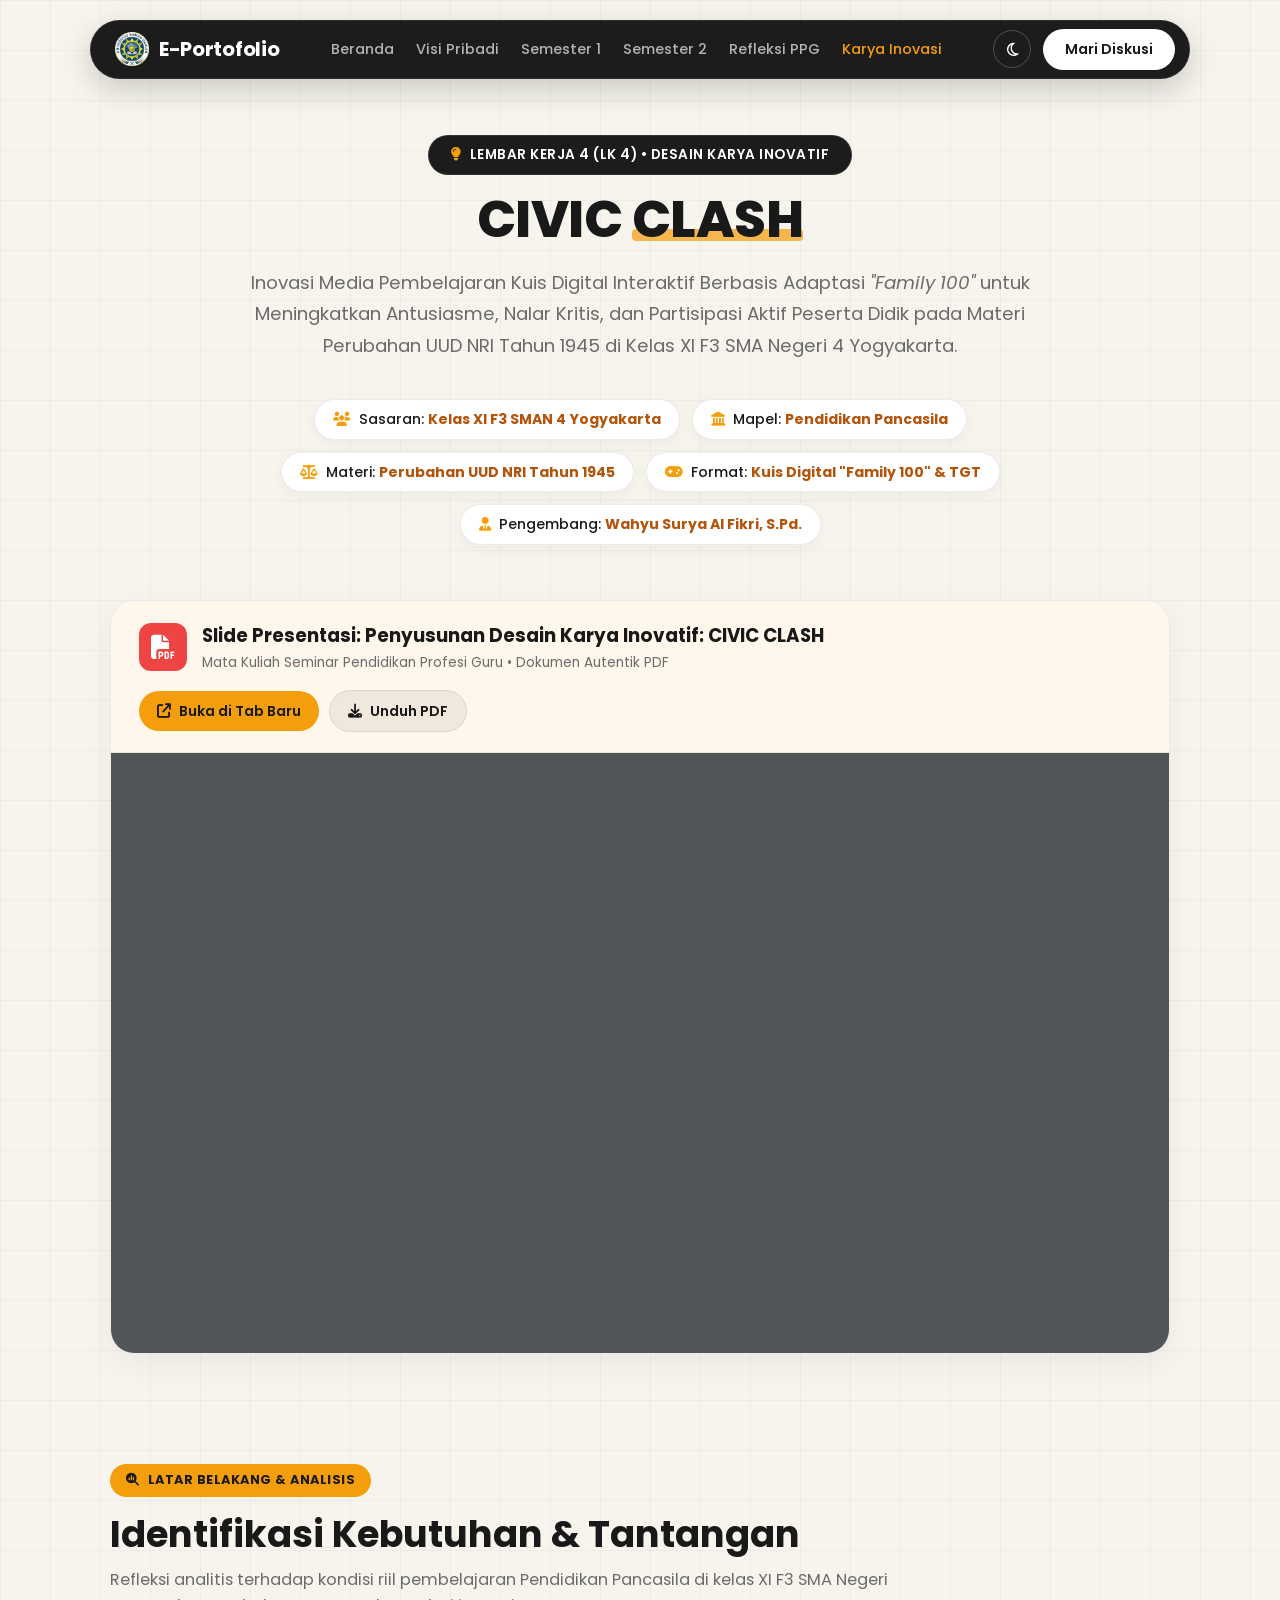
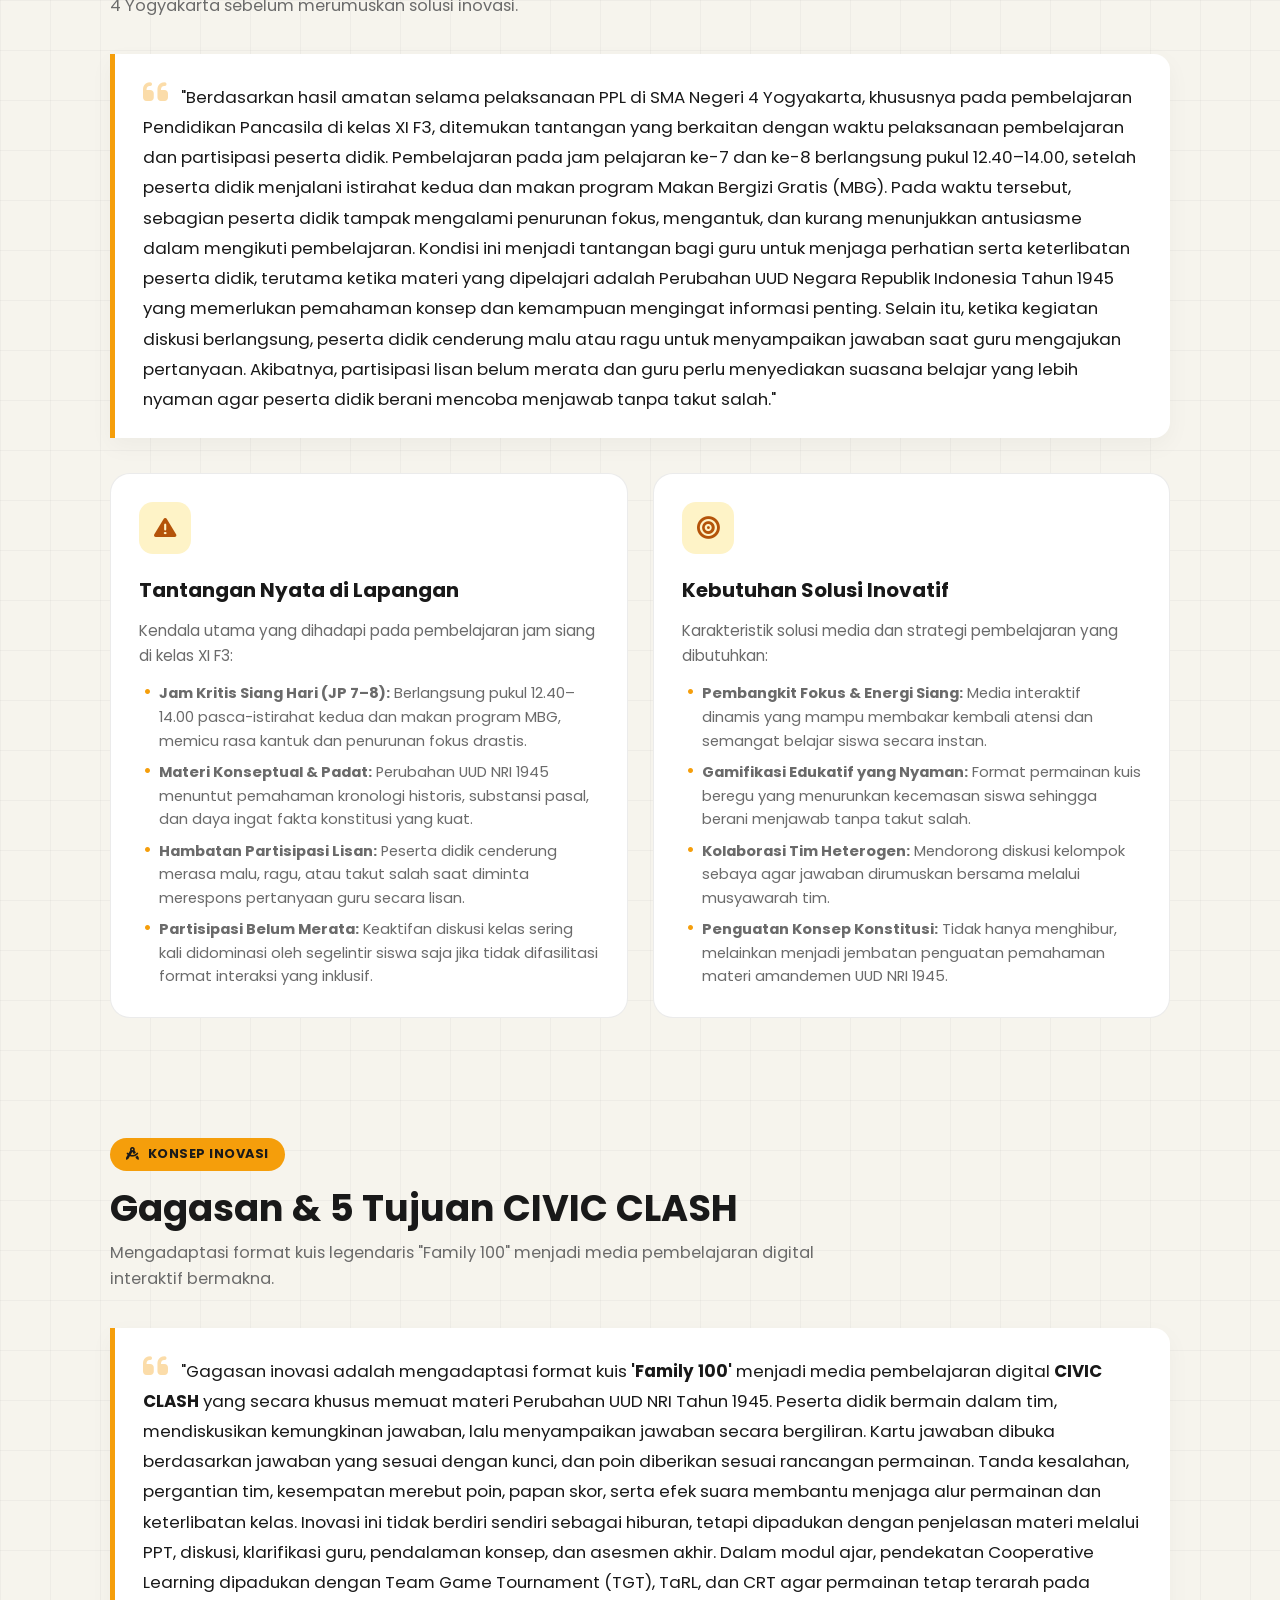
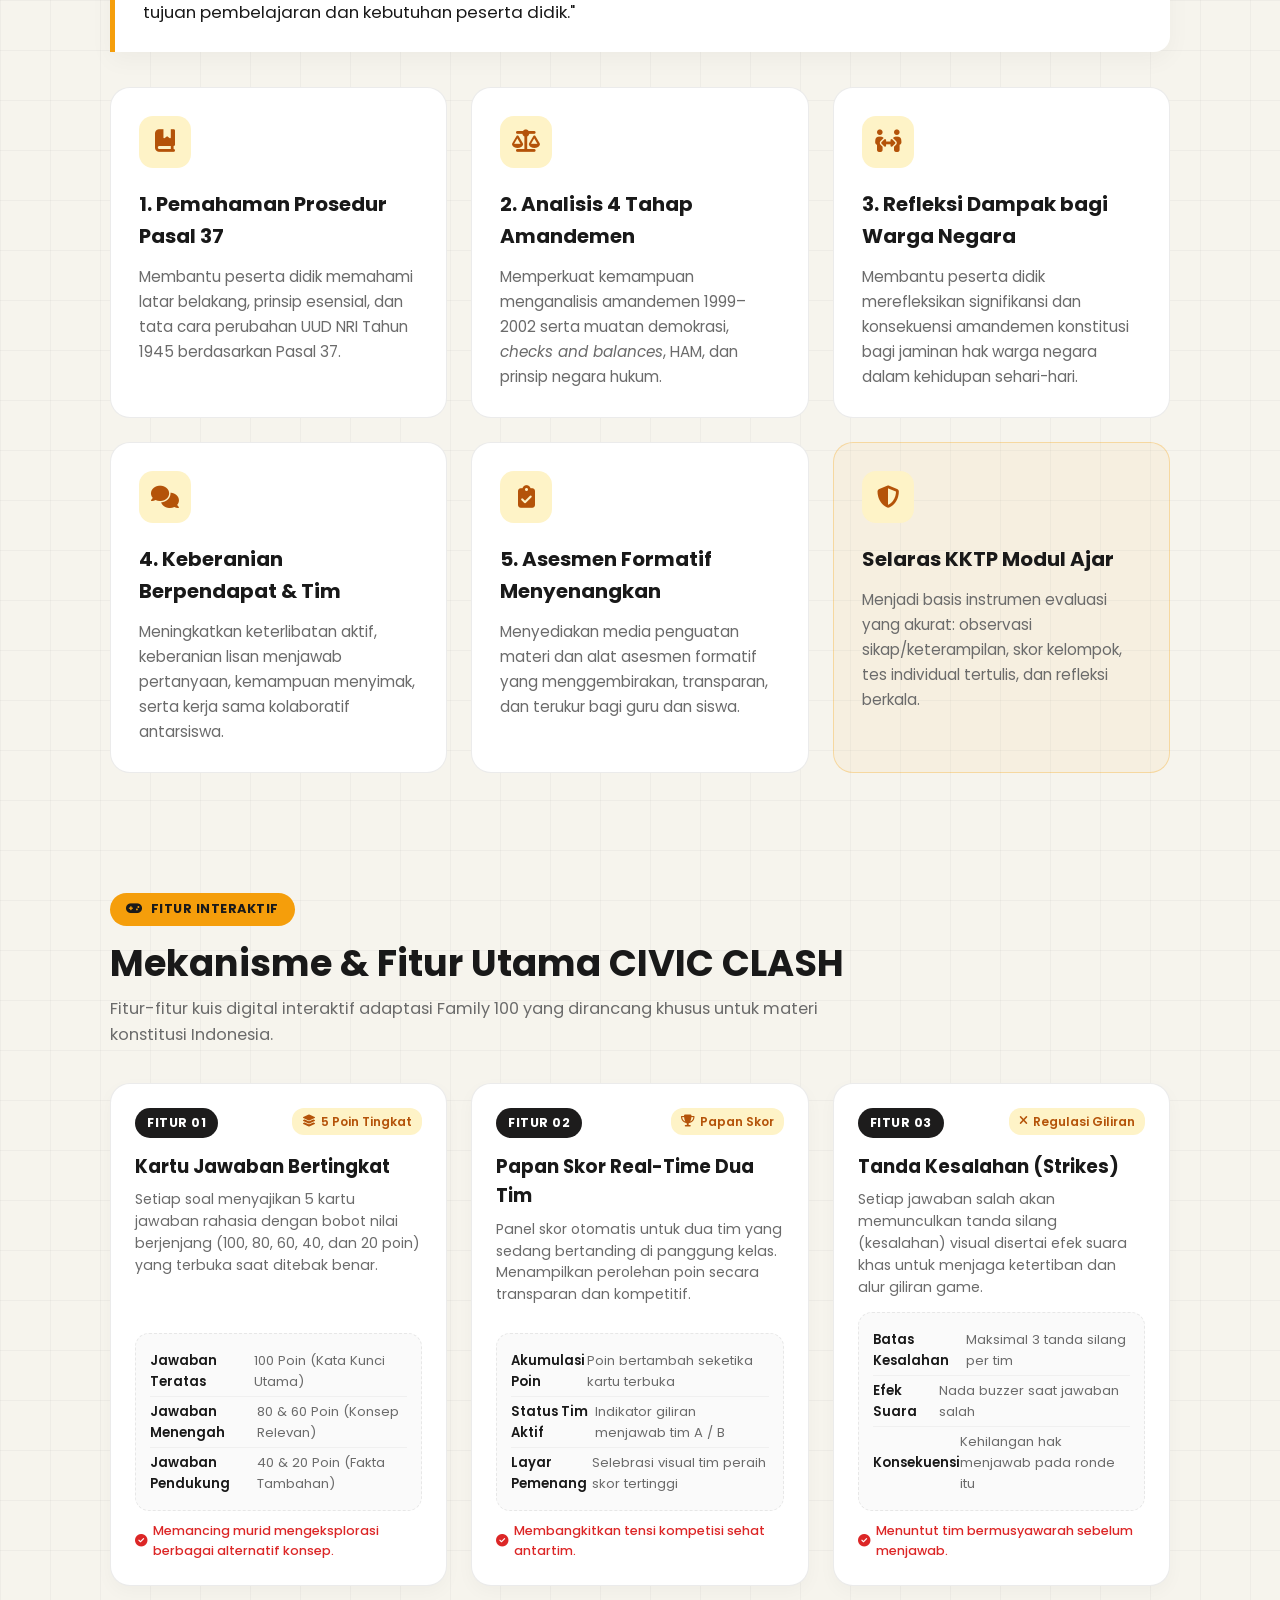
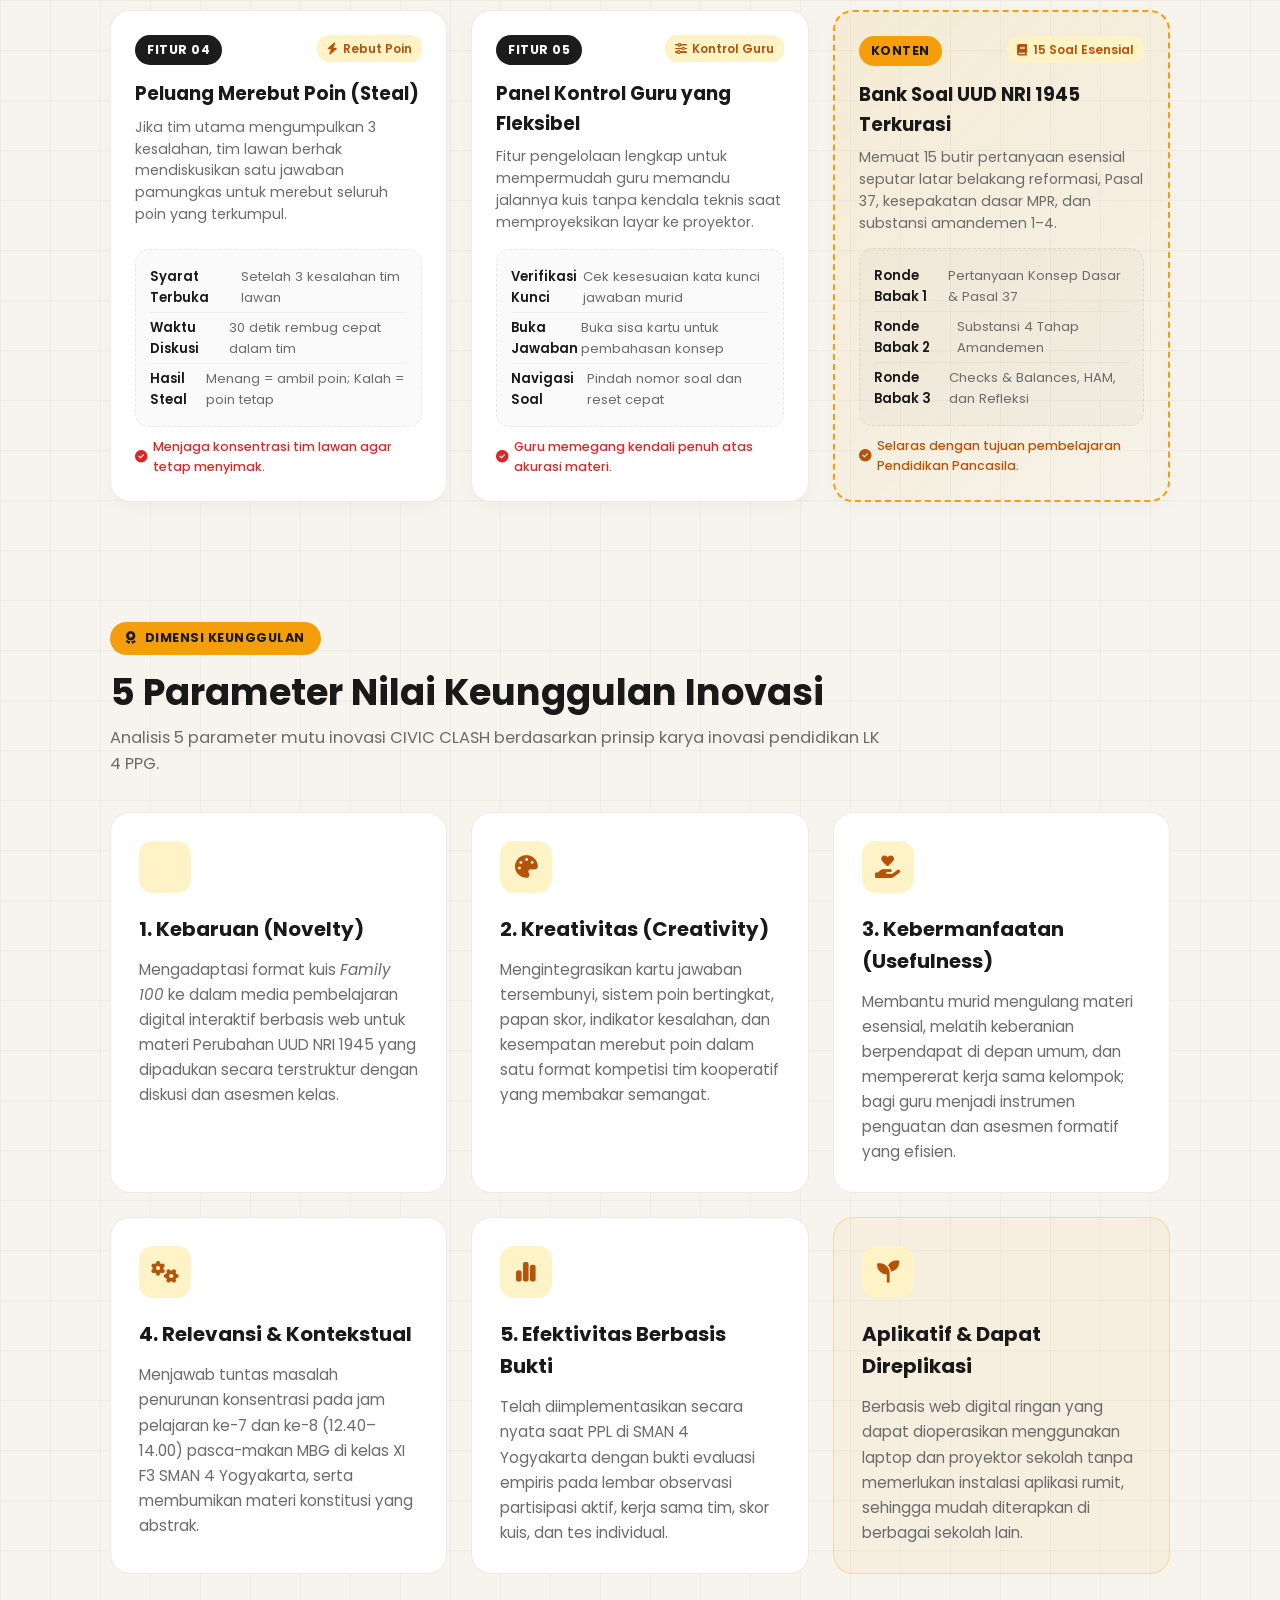
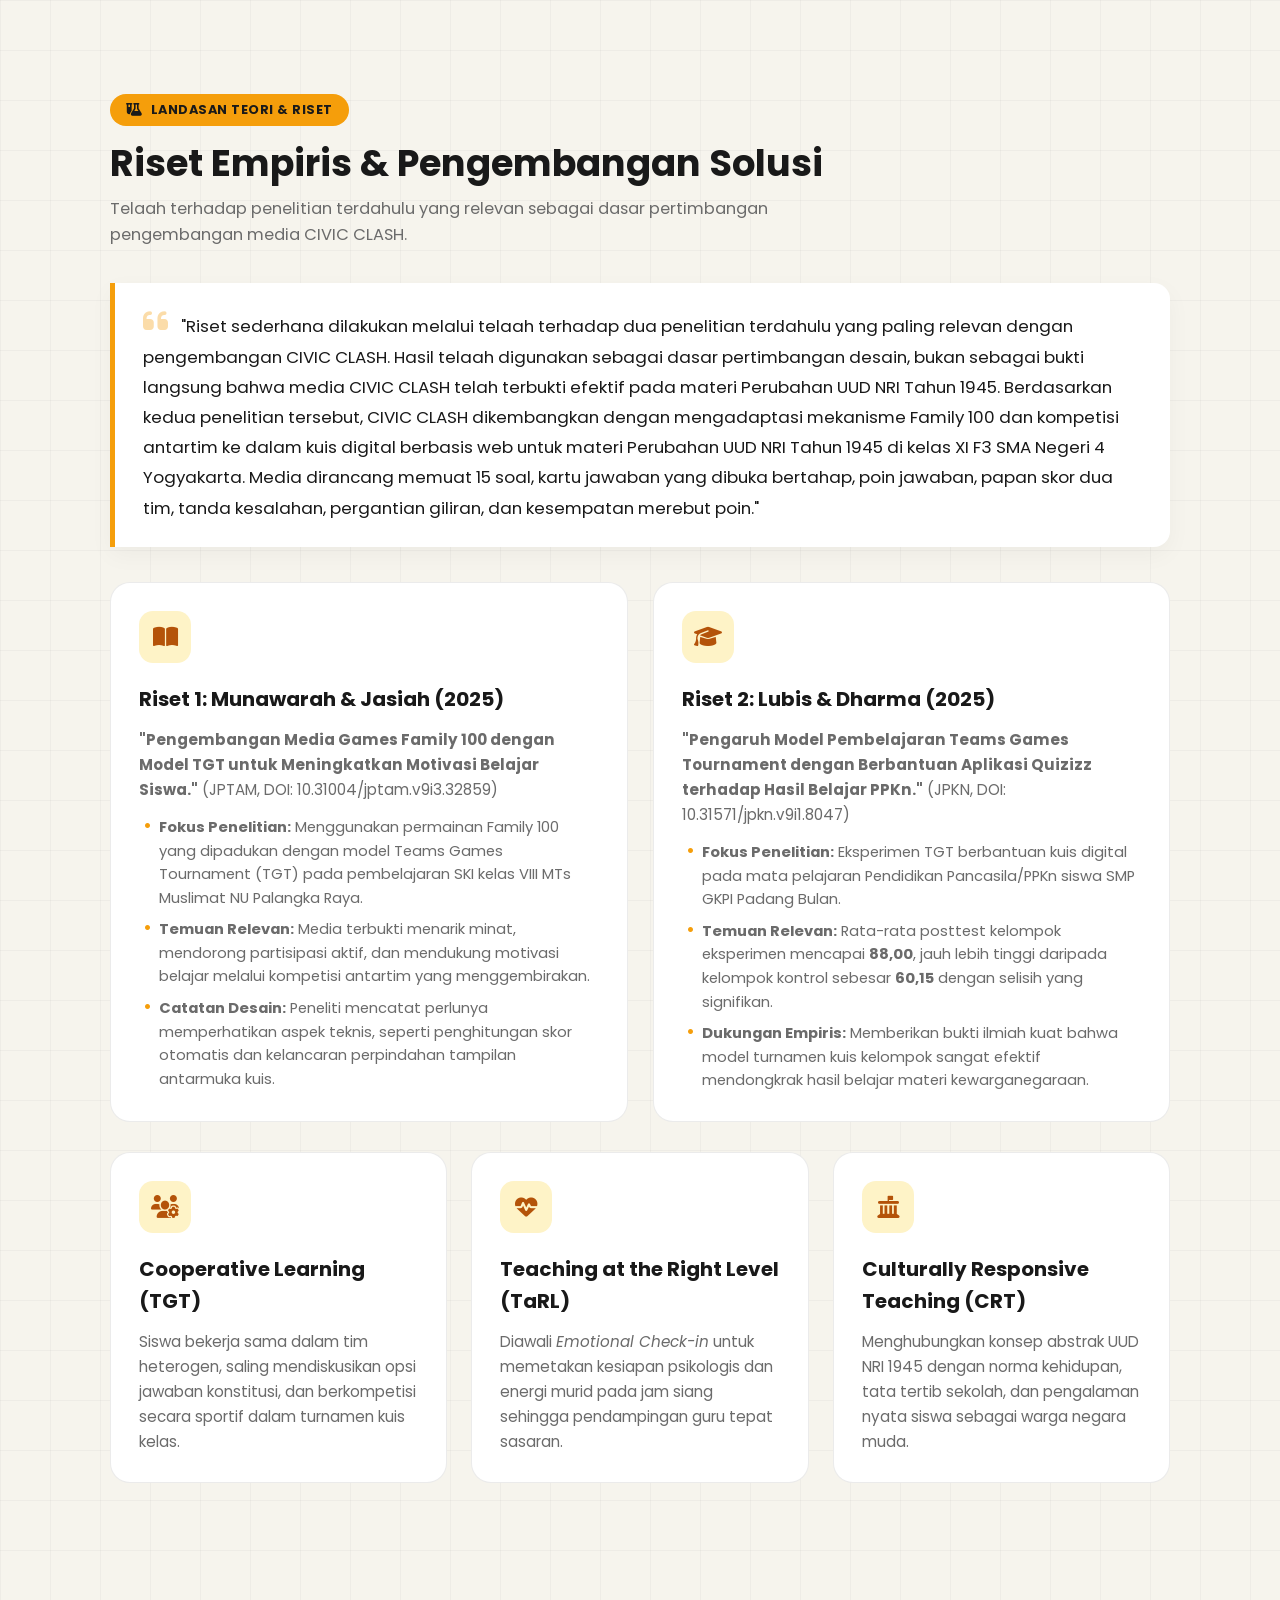
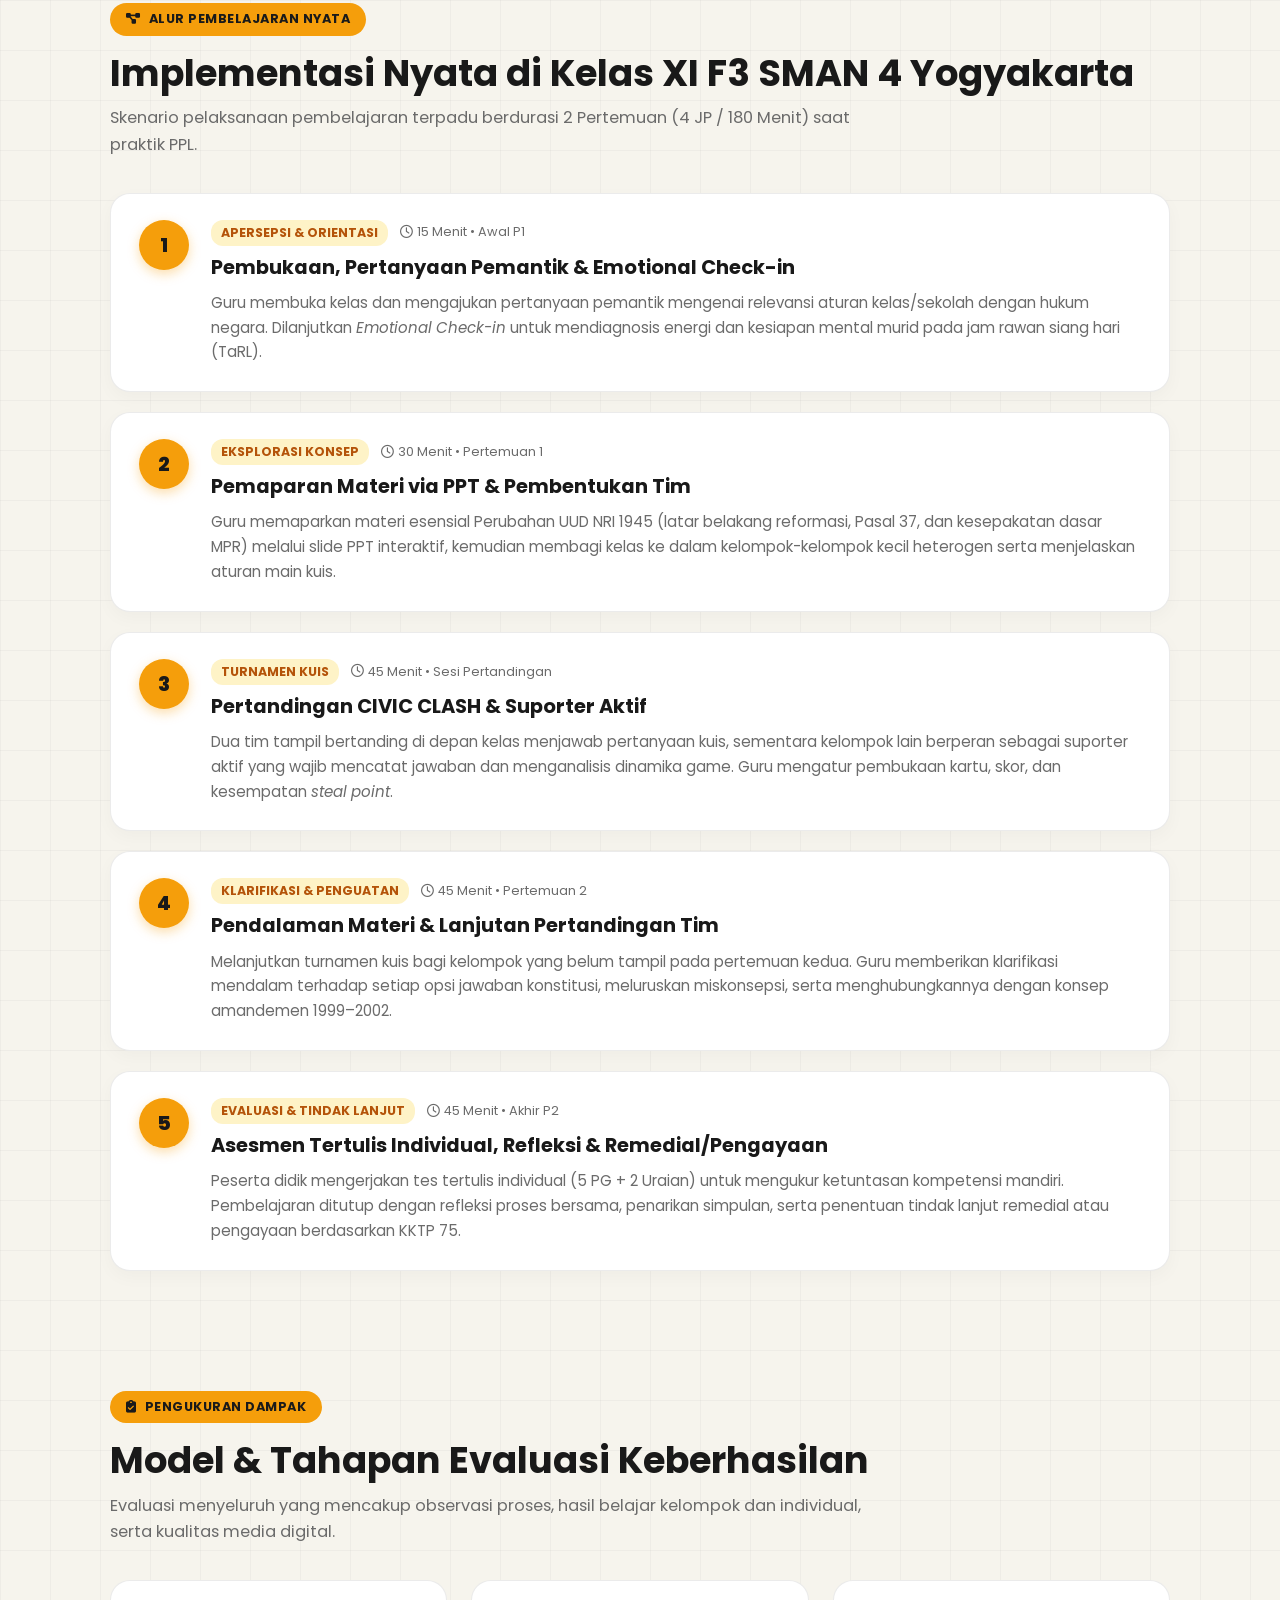
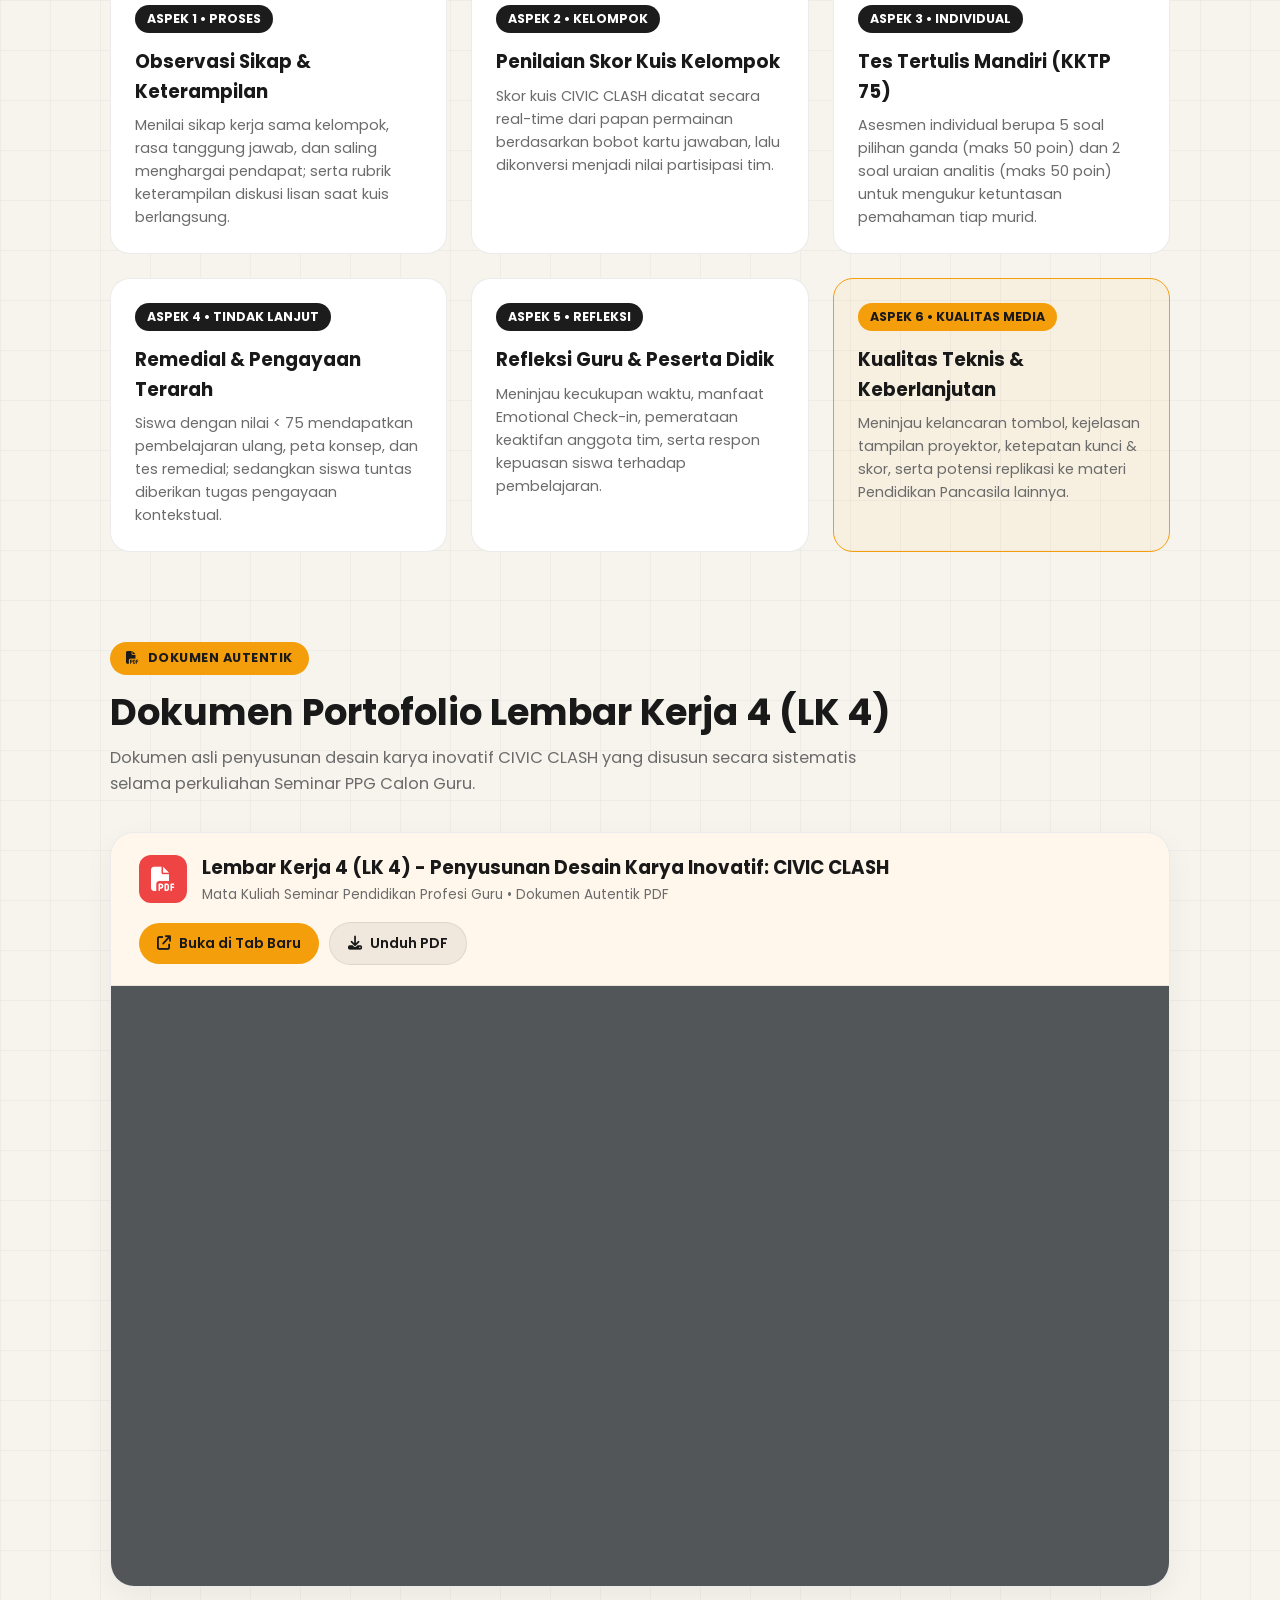
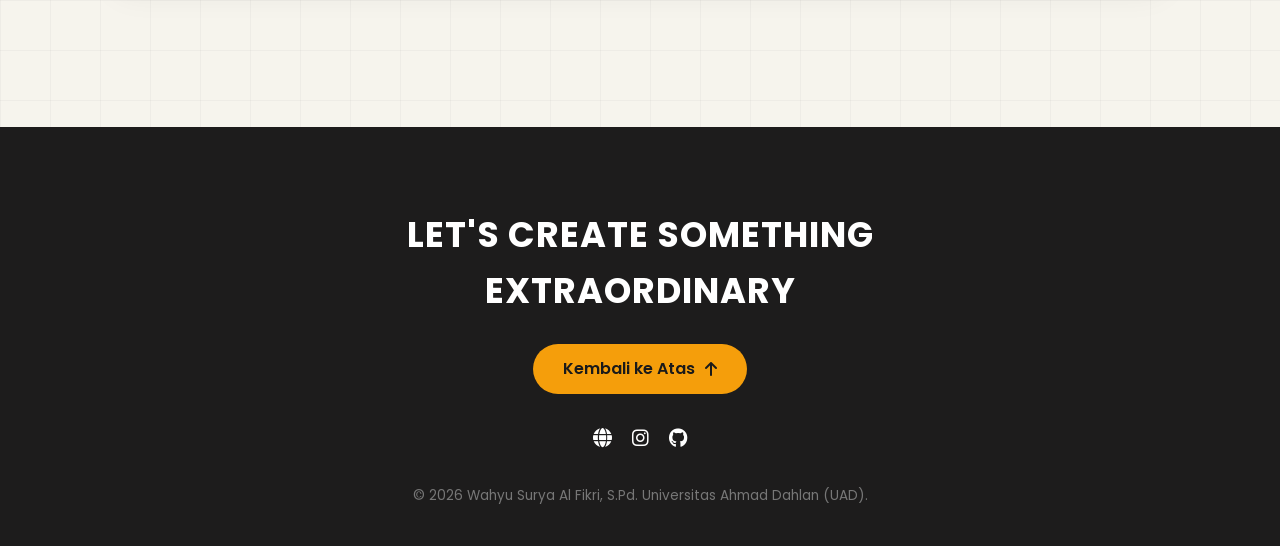
==== karya.html @ 665657c4 "first commit" ====
<!doctype html>
<html lang="id">
  <head>
    <meta charset="UTF-8" />
    <meta name="viewport" content="width=device-width, initial-scale=1.0" />
    <title>Karya Inovasi | Wahyu Surya Al Fikri, S.Pd.</title>
    <!-- Fonts -->
    <link href="https://fonts.googleapis.com/css2?family=Poppins:wght@300;400;500;600;700;800&display=swap" rel="stylesheet" />
    <link href="https://fonts.googleapis.com/css2?family=Great+Vibes&display=swap" rel="stylesheet" />
    <!-- FontAwesome -->
    <link rel="stylesheet" href="https://cdnjs.cloudflare.com/ajax/libs/font-awesome/6.4.0/css/all.min.css" />
    <!-- Stylesheets -->
    <link rel="stylesheet" href="css/karya.css" />
    <link rel="stylesheet" href="css/navbar.css" />
    <link rel="shortcut icon" href="images/logo navbar.png" type="image/png" />
  </head>
  <body>
    <!-- ===== NAVBAR ===== -->
    <nav class="navbar" id="mainNavbar">
      <div class="nav-container">
        <a href="index.html" class="logo">
          <img src="images/logo navbar.png" alt="Logo" class="nav-logo-img" />
          <span class="logo-text">E-Portofolio</span>
        </a>
        <ul class="nav-links" id="navLinks">
          <li><a href="index.html">Beranda</a></li>
          <li><a href="visi.html">Visi Pribadi</a></li>
          <li><a href="sem1.html">Semester 1</a></li>
          <li><a href="sem2.html">Semester 2</a></li>
          <li><a href="refleksi.html">Refleksi PPG</a></li>
          <li><a href="karya.html" class="active">Karya Inovasi</a></li>
          <li class="mobile-contact-item">
            <a href="#kontak" class="btn-contact-mobile"> <i class="fa-regular fa-comments"></i> Mari Diskusi </a>
          </li>
        </ul>
        <div class="nav-right">
          <button class="dark-mode-toggle" id="theme-toggle" aria-label="Ganti Tema"><i class="fa-regular fa-moon"></i></button>
          <a href="#kontak" class="btn-contact desktop-only-btn">Mari Diskusi</a>
          <button class="nav-toggle" id="navToggle" aria-label="Buka Navigasi" aria-expanded="false">
            <i class="fa-solid fa-bars"></i>
          </button>
        </div>
      </div>
    </nav>

    <!-- ===== PAGE HERO ===== -->
    <header class="page-hero">
      <div class="hero-top reveal">
        <div class="hero-badge"><i class="fa-solid fa-lightbulb"></i> LEMBAR KERJA 4 (LK 4) • DESAIN KARYA INOVATIF</div>
        <h1>CIVIC <span class="highlight">CLASH</span></h1>
        <p class="subtitle">
          Inovasi Media Pembelajaran Kuis Digital Interaktif Berbasis Adaptasi <em>"Family 100"</em> untuk Meningkatkan Antusiasme, Nalar Kritis, dan Partisipasi Aktif Peserta Didik pada Materi Perubahan UUD NRI Tahun 1945 di Kelas XI F3
          SMA Negeri 4 Yogyakarta.
        </p>

        <!-- Metadata Chips -->
        <div class="meta-chips-container">
          <div class="meta-chip">
            <i class="fa-solid fa-users"></i>
            <span>Sasaran: <strong>Kelas XI F3 SMAN 4 Yogyakarta</strong></span>
          </div>
          <div class="meta-chip">
            <i class="fa-solid fa-landmark"></i>
            <span>Mapel: <strong>Pendidikan Pancasila</strong></span>
          </div>
          <div class="meta-chip">
            <i class="fa-solid fa-scale-balanced"></i>
            <span>Materi: <strong>Perubahan UUD NRI Tahun 1945</strong></span>
          </div>
          <div class="meta-chip">
            <i class="fa-solid fa-gamepad"></i>
            <span>Format: <strong>Kuis Digital "Family 100" &amp; TGT</strong></span>
          </div>
          <div class="meta-chip">
            <i class="fa-solid fa-user-tie"></i>
            <span>Pengembang: <strong>Wahyu Surya Al Fikri, S.Pd.</strong></span>
          </div>
        </div>
      </div>
    </header>

    <!-- ===== SECTION: DOKUMEN RESMI LK 4 (PDF SHOWCASE) ===== -->
    <section id="dokumen-lk4-top" class="section-container" style="padding-top: 10px; padding-bottom: 50px">
      <div class="doc-showcase-card reveal">
        <div class="doc-showcase-header">
          <div class="doc-title-group">
            <div class="doc-icon-wrap">
              <i class="fa-solid fa-file-pdf"></i>
            </div>
            <div class="doc-title-wrap">
              <h3>Slide Presentasi: Penyusunan Desain Karya Inovatif: CIVIC CLASH</h3>
              <p>Mata Kuliah Seminar Pendidikan Profesi Guru • Dokumen Autentik PDF</p>
            </div>
          </div>
          <div class="doc-actions">
            <a href="document/PPT Seminar PPG.pdf" target="_blank" class="doc-btn doc-btn-primary"> <i class="fa-solid fa-arrow-up-right-from-square"></i> Buka di Tab Baru </a>
            <a href="document/PPT Seminar PPG.pdf" download="LK_4_Karya_Inovatif_Wahyu_Surya_Al_Fikri.pdf" class="doc-btn doc-btn-secondary"> <i class="fa-solid fa-download"></i> Unduh PDF </a>
          </div>
        </div>
        <div class="doc-frame-wrap">
          <iframe src="document/PPT Seminar PPG.pdf" class="doc-iframe" title="Dokumen LK 4 Desain Karya Inovatif - Wahyu Surya Al Fikri"></iframe>
        </div>
      </div>
    </section>

    <!-- ===== SECTION 1: IDENTIFIKASI KEBUTUHAN & TANTANGAN ===== -->
    <section id="identifikasi" class="section-container">
      <div class="section-header reveal">
        <div class="section-badge"><i class="fa-solid fa-magnifying-glass-chart"></i> Latar Belakang &amp; Analisis</div>
        <h2>Identifikasi <span class="highlight">Kebutuhan &amp; Tantangan</span></h2>
        <p>Refleksi analitis terhadap kondisi riil pembelajaran Pendidikan Pancasila di kelas XI F3 SMA Negeri 4 Yogyakarta sebelum merumuskan solusi inovasi.</p>
      </div>

      <!-- Lead Quote dari PDF -->
      <div class="lead-quote-box reveal">
        <i class="fa-solid fa-quote-left quote-mark"></i>
        "Berdasarkan hasil amatan selama pelaksanaan PPL di SMA Negeri 4 Yogyakarta, khususnya pada pembelajaran Pendidikan Pancasila di kelas XI F3, ditemukan tantangan yang berkaitan dengan waktu pelaksanaan pembelajaran dan partisipasi
        peserta didik. Pembelajaran pada jam pelajaran ke-7 dan ke-8 berlangsung pukul 12.40–14.00, setelah peserta didik menjalani istirahat kedua dan makan program Makan Bergizi Gratis (MBG). Pada waktu tersebut, sebagian peserta didik
        tampak mengalami penurunan fokus, mengantuk, dan kurang menunjukkan antusiasme dalam mengikuti pembelajaran. Kondisi ini menjadi tantangan bagi guru untuk menjaga perhatian serta keterlibatan peserta didik, terutama ketika materi
        yang dipelajari adalah Perubahan UUD Negara Republik Indonesia Tahun 1945 yang memerlukan pemahaman konsep dan kemampuan mengingat informasi penting. Selain itu, ketika kegiatan diskusi berlangsung, peserta didik cenderung malu atau
        ragu untuk menyampaikan jawaban saat guru mengajukan pertanyaan. Akibatnya, partisipasi lisan belum merata dan guru perlu menyediakan suasana belajar yang lebih nyaman agar peserta didik berani mencoba menjawab tanpa takut salah."
      </div>

      <div class="grid-2">
        <div class="info-card reveal">
          <div class="card-icon-box"><i class="fa-solid fa-triangle-exclamation"></i></div>
          <h3>Tantangan Nyata di Lapangan</h3>
          <p>Kendala utama yang dihadapi pada pembelajaran jam siang di kelas XI F3:</p>
          <ul>
            <li><strong>Jam Kritis Siang Hari (JP 7–8):</strong> Berlangsung pukul 12.40–14.00 pasca-istirahat kedua dan makan program MBG, memicu rasa kantuk dan penurunan fokus drastis.</li>
            <li><strong>Materi Konseptual &amp; Padat:</strong> Perubahan UUD NRI 1945 menuntut pemahaman kronologi historis, substansi pasal, dan daya ingat fakta konstitusi yang kuat.</li>
            <li><strong>Hambatan Partisipasi Lisan:</strong> Peserta didik cenderung merasa malu, ragu, atau takut salah saat diminta merespons pertanyaan guru secara lisan.</li>
            <li><strong>Partisipasi Belum Merata:</strong> Keaktifan diskusi kelas sering kali didominasi oleh segelintir siswa saja jika tidak difasilitasi format interaksi yang inklusif.</li>
          </ul>
        </div>

        <div class="info-card reveal">
          <div class="card-icon-box"><i class="fa-solid fa-bullseye"></i></div>
          <h3>Kebutuhan Solusi Inovatif</h3>
          <p>Karakteristik solusi media dan strategi pembelajaran yang dibutuhkan:</p>
          <ul>
            <li><strong>Pembangkit Fokus &amp; Energi Siang:</strong> Media interaktif dinamis yang mampu membakar kembali atensi dan semangat belajar siswa secara instan.</li>
            <li><strong>Gamifikasi Edukatif yang Nyaman:</strong> Format permainan kuis beregu yang menurunkan kecemasan siswa sehingga berani menjawab tanpa takut salah.</li>
            <li><strong>Kolaborasi Tim Heterogen:</strong> Mendorong diskusi kelompok sebaya agar jawaban dirumuskan bersama melalui musyawarah tim.</li>
            <li><strong>Penguatan Konsep Konstitusi:</strong> Tidak hanya menghibur, melainkan menjadi jembatan penguatan pemahaman materi amandemen UUD NRI 1945.</li>
          </ul>
        </div>
      </div>
    </section>

    <!-- ===== SECTION 2: GAGASAN & TUJUAN INOVASI ===== -->
    <section id="gagasan" class="section-container">
      <div class="section-header reveal">
        <div class="section-badge"><i class="fa-solid fa-compass-drafting"></i> Konsep Inovasi</div>
        <h2>Gagasan &amp; 5 Tujuan <span class="highlight">CIVIC CLASH</span></h2>
        <p>Mengadaptasi format kuis legendaris "Family 100" menjadi media pembelajaran digital interaktif bermakna.</p>
      </div>

      <!-- Lead Quote dari PDF -->
      <div class="lead-quote-box reveal">
        <i class="fa-solid fa-quote-left quote-mark"></i>
        "Gagasan inovasi adalah mengadaptasi format kuis <strong>'Family 100'</strong> menjadi media pembelajaran digital <strong>CIVIC CLASH</strong> yang secara khusus memuat materi Perubahan UUD NRI Tahun 1945. Peserta didik bermain
        dalam tim, mendiskusikan kemungkinan jawaban, lalu menyampaikan jawaban secara bergiliran. Kartu jawaban dibuka berdasarkan jawaban yang sesuai dengan kunci, dan poin diberikan sesuai rancangan permainan. Tanda kesalahan, pergantian
        tim, kesempatan merebut poin, papan skor, serta efek suara membantu menjaga alur permainan dan keterlibatan kelas. Inovasi ini tidak berdiri sendiri sebagai hiburan, tetapi dipadukan dengan penjelasan materi melalui PPT, diskusi,
        klarifikasi guru, pendalaman konsep, dan asesmen akhir. Dalam modul ajar, pendekatan Cooperative Learning dipadukan dengan Team Game Tournament (TGT), TaRL, dan CRT agar permainan tetap terarah pada tujuan pembelajaran dan kebutuhan
        peserta didik."
      </div>

      <!-- 5 Rumusan Tujuan Inovasi -->
      <div class="grid-3">
        <div class="info-card reveal">
          <div class="card-icon-box"><i class="fa-solid fa-book-bookmark"></i></div>
          <h3>1. Pemahaman Prosedur Pasal 37</h3>
          <p>Membantu peserta didik memahami latar belakang, prinsip esensial, dan tata cara perubahan UUD NRI Tahun 1945 berdasarkan Pasal 37.</p>
        </div>
        <div class="info-card reveal">
          <div class="card-icon-box"><i class="fa-solid fa-scale-balanced"></i></div>
          <h3>2. Analisis 4 Tahap Amandemen</h3>
          <p>Memperkuat kemampuan menganalisis amandemen 1999–2002 serta muatan demokrasi, <em>checks and balances</em>, HAM, dan prinsip negara hukum.</p>
        </div>
        <div class="info-card reveal">
          <div class="card-icon-box"><i class="fa-solid fa-people-arrows"></i></div>
          <h3>3. Refleksi Dampak bagi Warga Negara</h3>
          <p>Membantu peserta didik merefleksikan signifikansi dan konsekuensi amandemen konstitusi bagi jaminan hak warga negara dalam kehidupan sehari-hari.</p>
        </div>
        <div class="info-card reveal">
          <div class="card-icon-box"><i class="fa-solid fa-comments"></i></div>
          <h3>4. Keberanian Berpendapat &amp; Tim</h3>
          <p>Meningkatkan keterlibatan aktif, keberanian lisan menjawab pertanyaan, kemampuan menyimak, serta kerja sama kolaboratif antarsiswa.</p>
        </div>
        <div class="info-card reveal">
          <div class="card-icon-box"><i class="fa-solid fa-clipboard-check"></i></div>
          <h3>5. Asesmen Formatif Menyenangkan</h3>
          <p>Menyediakan media penguatan materi dan alat asesmen formatif yang menggembirakan, transparan, dan terukur bagi guru dan siswa.</p>
        </div>
        <div class="info-card reveal" style="background: rgba(245, 158, 11, 0.05); border-color: rgba(245, 158, 11, 0.3)">
          <div class="card-icon-box"><i class="fa-solid fa-shield-halved"></i></div>
          <h3>Selaras KKTP Modul Ajar</h3>
          <p>Menjadi basis instrumen evaluasi yang akurat: observasi sikap/keterampilan, skor kelompok, tes individual tertulis, dan refleksi berkala.</p>
        </div>
      </div>
    </section>

    <!-- ===== SECTION 3: MEKANISME & FITUR PERMAINAN CIVIC CLASH ===== -->
    <section id="pos-sirkuit" class="section-container">
      <div class="section-header reveal">
        <div class="section-badge"><i class="fa-solid fa-gamepad"></i> Fitur Interaktif</div>
        <h2>Mekanisme &amp; Fitur Utama <span class="highlight">CIVIC CLASH</span></h2>
        <p>Fitur-fitur kuis digital interaktif adaptasi Family 100 yang dirancang khusus untuk materi konstitusi Indonesia.</p>
      </div>

      <div class="grid-3">
        <!-- Fitur 1 -->
        <div class="pos-station-card reveal">
          <div class="pos-header">
            <span class="pos-badge">FITUR 01</span>
            <span class="pos-target-tag"><i class="fa-solid fa-layer-group"></i> 5 Poin Tingkat</span>
          </div>
          <h3>Kartu Jawaban Bertingkat</h3>
          <p>Setiap soal menyajikan 5 kartu jawaban rahasia dengan bobot nilai berjenjang (100, 80, 60, 40, dan 20 poin) yang terbuka saat ditebak benar.</p>
          <div class="pos-levels">
            <div class="level-row"><span class="level-name">Jawaban Teratas</span><span class="level-desc">100 Poin (Kata Kunci Utama)</span></div>
            <div class="level-row"><span class="level-name">Jawaban Menengah</span><span class="level-desc">80 &amp; 60 Poin (Konsep Relevan)</span></div>
            <div class="level-row"><span class="level-name">Jawaban Pendukung</span><span class="level-desc">40 &amp; 20 Poin (Fakta Tambahan)</span></div>
          </div>
          <div class="pos-safety-tip"><i class="fa-solid fa-circle-check"></i> Memancing murid mengeksplorasi berbagai alternatif konsep.</div>
        </div>

        <!-- Fitur 2 -->
        <div class="pos-station-card reveal">
          <div class="pos-header">
            <span class="pos-badge">FITUR 02</span>
            <span class="pos-target-tag"><i class="fa-solid fa-trophy"></i> Papan Skor</span>
          </div>
          <h3>Papan Skor Real-Time Dua Tim</h3>
          <p>Panel skor otomatis untuk dua tim yang sedang bertanding di panggung kelas. Menampilkan perolehan poin secara transparan dan kompetitif.</p>
          <div class="pos-levels">
            <div class="level-row"><span class="level-name">Akumulasi Poin</span><span class="level-desc">Poin bertambah seketika kartu terbuka</span></div>
            <div class="level-row"><span class="level-name">Status Tim Aktif</span><span class="level-desc">Indikator giliran menjawab tim A / B</span></div>
            <div class="level-row"><span class="level-name">Layar Pemenang</span><span class="level-desc">Selebrasi visual tim peraih skor tertinggi</span></div>
          </div>
          <div class="pos-safety-tip"><i class="fa-solid fa-circle-check"></i> Membangkitkan tensi kompetisi sehat antartim.</div>
        </div>

        <!-- Fitur 3 -->
        <div class="pos-station-card reveal">
          <div class="pos-header">
            <span class="pos-badge">FITUR 03</span>
            <span class="pos-target-tag"><i class="fa-solid fa-xmark"></i> Regulasi Giliran</span>
          </div>
          <h3>Tanda Kesalahan (Strikes)</h3>
          <p>Setiap jawaban salah akan memunculkan tanda silang (kesalahan) visual disertai efek suara khas untuk menjaga ketertiban dan alur giliran game.</p>
          <div class="pos-levels">
            <div class="level-row"><span class="level-name">Batas Kesalahan</span><span class="level-desc">Maksimal 3 tanda silang per tim</span></div>
            <div class="level-row"><span class="level-name">Efek Suara</span><span class="level-desc">Nada buzzer saat jawaban salah</span></div>
            <div class="level-row"><span class="level-name">Konsekuensi</span><span class="level-desc">Kehilangan hak menjawab pada ronde itu</span></div>
          </div>
          <div class="pos-safety-tip"><i class="fa-solid fa-circle-check"></i> Menuntut tim bermusyawarah sebelum menjawab.</div>
        </div>

        <!-- Fitur 4 -->
        <div class="pos-station-card reveal">
          <div class="pos-header">
            <span class="pos-badge">FITUR 04</span>
            <span class="pos-target-tag"><i class="fa-solid fa-bolt"></i> Rebut Poin</span>
          </div>
          <h3>Peluang Merebut Poin (Steal)</h3>
          <p>Jika tim utama mengumpulkan 3 kesalahan, tim lawan berhak mendiskusikan satu jawaban pamungkas untuk merebut seluruh poin yang terkumpul.</p>
          <div class="pos-levels">
            <div class="level-row"><span class="level-name">Syarat Terbuka</span><span class="level-desc">Setelah 3 kesalahan tim lawan</span></div>
            <div class="level-row"><span class="level-name">Waktu Diskusi</span><span class="level-desc">30 detik rembug cepat dalam tim</span></div>
            <div class="level-row"><span class="level-name">Hasil Steal</span><span class="level-desc">Menang = ambil poin; Kalah = poin tetap</span></div>
          </div>
          <div class="pos-safety-tip"><i class="fa-solid fa-circle-check"></i> Menjaga konsentrasi tim lawan agar tetap menyimak.</div>
        </div>

        <!-- Fitur 5 -->
        <div class="pos-station-card reveal">
          <div class="pos-header">
            <span class="pos-badge">FITUR 05</span>
            <span class="pos-target-tag"><i class="fa-solid fa-sliders"></i> Kontrol Guru</span>
          </div>
          <h3>Panel Kontrol Guru yang Fleksibel</h3>
          <p>Fitur pengelolaan lengkap untuk mempermudah guru memandu jalannya kuis tanpa kendala teknis saat memproyeksikan layar ke proyektor.</p>
          <div class="pos-levels">
            <div class="level-row"><span class="level-name">Verifikasi Kunci</span><span class="level-desc">Cek kesesuaian kata kunci jawaban murid</span></div>
            <div class="level-row"><span class="level-name">Buka Jawaban</span><span class="level-desc">Buka sisa kartu untuk pembahasan konsep</span></div>
            <div class="level-row"><span class="level-name">Navigasi Soal</span><span class="level-desc">Pindah nomor soal dan reset cepat</span></div>
          </div>
          <div class="pos-safety-tip"><i class="fa-solid fa-circle-check"></i> Guru memegang kendali penuh atas akurasi materi.</div>
        </div>

        <!-- Fitur 6 -->
        <div class="pos-station-card reveal" style="background: linear-gradient(135deg, rgba(245, 158, 11, 0.1), rgba(245, 158, 11, 0.02)); border: 2px dashed var(--accent)">
          <div class="pos-header">
            <span class="pos-badge" style="background: var(--accent); color: #191919">KONTEN</span>
            <span class="pos-target-tag"><i class="fa-solid fa-book"></i> 15 Soal Esensial</span>
          </div>
          <h3>Bank Soal UUD NRI 1945 Terkurasi</h3>
          <p>Memuat 15 butir pertanyaan esensial seputar latar belakang reformasi, Pasal 37, kesepakatan dasar MPR, dan substansi amandemen 1–4.</p>
          <div class="pos-levels">
            <div class="level-row"><span class="level-name">Ronde Babak 1</span><span class="level-desc">Pertanyaan Konsep Dasar &amp; Pasal 37</span></div>
            <div class="level-row"><span class="level-name">Ronde Babak 2</span><span class="level-desc">Substansi 4 Tahap Amandemen</span></div>
            <div class="level-row"><span class="level-name">Ronde Babak 3</span><span class="level-desc">Checks &amp; Balances, HAM, dan Refleksi</span></div>
          </div>
          <div class="pos-safety-tip" style="color: var(--accent-dark)"><i class="fa-solid fa-circle-check"></i> Selaras dengan tujuan pembelajaran Pendidikan Pancasila.</div>
        </div>
      </div>
    </section>

    <!-- ===== SECTION 4: 5 DIMENSI KEUNGGULAN PRODUK ===== -->
    <section id="keunggulan" class="section-container">
      <div class="section-header reveal">
        <div class="section-badge"><i class="fa-solid fa-award"></i> Dimensi Keunggulan</div>
        <h2>5 Parameter Nilai <span class="highlight">Keunggulan Inovasi</span></h2>
        <p>Analisis 5 parameter mutu inovasi CIVIC CLASH berdasarkan prinsip karya inovasi pendidikan LK 4 PPG.</p>
      </div>

      <div class="grid-3">
        <div class="info-card reveal">
          <div class="card-icon-box"><i class="fa-solid fa-sparkles"></i></div>
          <h3>1. Kebaruan (Novelty)</h3>
          <p>Mengadaptasi format kuis <em>Family 100</em> ke dalam media pembelajaran digital interaktif berbasis web untuk materi Perubahan UUD NRI 1945 yang dipadukan secara terstruktur dengan diskusi dan asesmen kelas.</p>
        </div>

        <div class="info-card reveal">
          <div class="card-icon-box"><i class="fa-solid fa-palette"></i></div>
          <h3>2. Kreativitas (Creativity)</h3>
          <p>Mengintegrasikan kartu jawaban tersembunyi, sistem poin bertingkat, papan skor, indikator kesalahan, dan kesempatan merebut poin dalam satu format kompetisi tim kooperatif yang membakar semangat.</p>
        </div>

        <div class="info-card reveal">
          <div class="card-icon-box"><i class="fa-solid fa-hand-holding-heart"></i></div>
          <h3>3. Kebermanfaatan (Usefulness)</h3>
          <p>Membantu murid mengulang materi esensial, melatih keberanian berpendapat di depan umum, dan mempererat kerja sama kelompok; bagi guru menjadi instrumen penguatan dan asesmen formatif yang efisien.</p>
        </div>

        <div class="info-card reveal">
          <div class="card-icon-box"><i class="fa-solid fa-gears"></i></div>
          <h3>4. Relevansi &amp; Kontekstual</h3>
          <p>Menjawab tuntas masalah penurunan konsentrasi pada jam pelajaran ke-7 dan ke-8 (12.40–14.00) pasca-makan MBG di kelas XI F3 SMAN 4 Yogyakarta, serta membumikan materi konstitusi yang abstrak.</p>
        </div>

        <div class="info-card reveal">
          <div class="card-icon-box"><i class="fa-solid fa-chart-simple"></i></div>
          <h3>5. Efektivitas Berbasis Bukti</h3>
          <p>Telah diimplementasikan secara nyata saat PPL di SMAN 4 Yogyakarta dengan bukti evaluasi empiris pada lembar observasi partisipasi aktif, kerja sama tim, skor kuis, dan tes individual.</p>
        </div>

        <div class="info-card reveal" style="background: rgba(245, 158, 11, 0.05); border-color: rgba(245, 158, 11, 0.3)">
          <div class="card-icon-box"><i class="fa-solid fa-seedling"></i></div>
          <h3>Aplikatif &amp; Dapat Direplikasi</h3>
          <p>Berbasis web digital ringan yang dapat dioperasikan menggunakan laptop dan proyektor sekolah tanpa memerlukan instalasi aplikasi rumit, sehingga mudah diterapkan di berbagai sekolah lain.</p>
        </div>
      </div>
    </section>

    <!-- ===== SECTION 5: RISET & PENGEMBANGAN SOLUSI ===== -->
    <section id="prototipe" class="section-container">
      <div class="section-header reveal">
        <div class="section-badge"><i class="fa-solid fa-flask-vial"></i> Landasan Teori &amp; Riset</div>
        <h2>Riset Empiris &amp; <span class="highlight">Pengembangan Solusi</span></h2>
        <p>Telaah terhadap penelitian terdahulu yang relevan sebagai dasar pertimbangan pengembangan media CIVIC CLASH.</p>
      </div>

      <!-- Lead Quote dari PDF -->
      <div class="lead-quote-box reveal">
        <i class="fa-solid fa-quote-left quote-mark"></i>
        "Riset sederhana dilakukan melalui telaah terhadap dua penelitian terdahulu yang paling relevan dengan pengembangan CIVIC CLASH. Hasil telaah digunakan sebagai dasar pertimbangan desain, bukan sebagai bukti langsung bahwa media
        CIVIC CLASH telah terbukti efektif pada materi Perubahan UUD NRI Tahun 1945. Berdasarkan kedua penelitian tersebut, CIVIC CLASH dikembangkan dengan mengadaptasi mekanisme Family 100 dan kompetisi antartim ke dalam kuis digital
        berbasis web untuk materi Perubahan UUD NRI Tahun 1945 di kelas XI F3 SMA Negeri 4 Yogyakarta. Media dirancang memuat 15 soal, kartu jawaban yang dibuka bertahap, poin jawaban, papan skor dua tim, tanda kesalahan, pergantian
        giliran, dan kesempatan merebut poin."
      </div>

      <div class="grid-2">
        <div class="info-card reveal">
          <div class="card-icon-box"><i class="fa-solid fa-book-open"></i></div>
          <h3>Riset 1: Munawarah &amp; Jasiah (2025)</h3>
          <p><strong>"Pengembangan Media Games Family 100 dengan Model TGT untuk Meningkatkan Motivasi Belajar Siswa."</strong> (JPTAM, DOI: 10.31004/jptam.v9i3.32859)</p>
          <ul>
            <li><strong>Fokus Penelitian:</strong> Menggunakan permainan Family 100 yang dipadukan dengan model Teams Games Tournament (TGT) pada pembelajaran SKI kelas VIII MTs Muslimat NU Palangka Raya.</li>
            <li><strong>Temuan Relevan:</strong> Media terbukti menarik minat, mendorong partisipasi aktif, dan mendukung motivasi belajar melalui kompetisi antartim yang menggembirakan.</li>
            <li><strong>Catatan Desain:</strong> Peneliti mencatat perlunya memperhatikan aspek teknis, seperti penghitungan skor otomatis dan kelancaran perpindahan tampilan antarmuka kuis.</li>
          </ul>
        </div>

        <div class="info-card reveal">
          <div class="card-icon-box"><i class="fa-solid fa-graduation-cap"></i></div>
          <h3>Riset 2: Lubis &amp; Dharma (2025)</h3>
          <p><strong>"Pengaruh Model Pembelajaran Teams Games Tournament dengan Berbantuan Aplikasi Quizizz terhadap Hasil Belajar PPKn."</strong> (JPKN, DOI: 10.31571/jpkn.v9i1.8047)</p>
          <ul>
            <li><strong>Fokus Penelitian:</strong> Eksperimen TGT berbantuan kuis digital pada mata pelajaran Pendidikan Pancasila/PPKn siswa SMP GKPI Padang Bulan.</li>
            <li><strong>Temuan Relevan:</strong> Rata-rata posttest kelompok eksperimen mencapai <strong>88,00</strong>, jauh lebih tinggi daripada kelompok kontrol sebesar <strong>60,15</strong> dengan selisih yang signifikan.</li>
            <li><strong>Dukungan Empiris:</strong> Memberikan bukti ilmiah kuat bahwa model turnamen kuis kelompok sangat efektif mendongkrak hasil belajar materi kewarganegaraan.</li>
          </ul>
        </div>
      </div>

      <!-- Pendekatan Pedagogis Modul Ajar -->
      <div class="grid-3" style="margin-top: 30px">
        <div class="info-card reveal">
          <div class="card-icon-box"><i class="fa-solid fa-users-gear"></i></div>
          <h3>Cooperative Learning (TGT)</h3>
          <p>Siswa bekerja sama dalam tim heterogen, saling mendiskusikan opsi jawaban konstitusi, dan berkompetisi secara sportif dalam turnamen kuis kelas.</p>
        </div>
        <div class="info-card reveal">
          <div class="card-icon-box"><i class="fa-solid fa-heart-pulse"></i></div>
          <h3>Teaching at the Right Level (TaRL)</h3>
          <p>Diawali <em>Emotional Check-in</em> untuk memetakan kesiapan psikologis dan energi murid pada jam siang sehingga pendampingan guru tepat sasaran.</p>
        </div>
        <div class="info-card reveal">
          <div class="card-icon-box"><i class="fa-solid fa-landmark-flag"></i></div>
          <h3>Culturally Responsive Teaching (CRT)</h3>
          <p>Menghubungkan konsep abstrak UUD NRI 1945 dengan norma kehidupan, tata tertib sekolah, dan pengalaman nyata siswa sebagai warga negara muda.</p>
        </div>
      </div>
    </section>

    <!-- ===== SECTION 6: ALUR IMPLEMENTASI 2 PERTEMUAN ===== -->
    <section id="implementasi" class="section-container">
      <div class="section-header reveal">
        <div class="section-badge"><i class="fa-solid fa-diagram-project"></i> Alur Pembelajaran Nyata</div>
        <h2>Implementasi Nyata <span class="highlight">di Kelas XI F3 SMAN 4 Yogyakarta</span></h2>
        <p>Skenario pelaksanaan pembelajaran terpadu berdurasi 2 Pertemuan (4 JP / 180 Menit) saat praktik PPL.</p>
      </div>

      <div class="timeline-list">
        <!-- Tahap 1 -->
        <div class="timeline-step reveal">
          <div class="step-number">1</div>
          <div class="step-content">
            <div class="step-meta">
              <span class="step-tag">Apersepsi &amp; Orientasi</span>
              <span class="step-duration"><i class="fa-regular fa-clock"></i> 15 Menit • Awal P1</span>
            </div>
            <h3>Pembukaan, Pertanyaan Pemantik &amp; Emotional Check-in</h3>
            <p>
              Guru membuka kelas dan mengajukan pertanyaan pemantik mengenai relevansi aturan kelas/sekolah dengan hukum negara. Dilanjutkan <em>Emotional Check-in</em> untuk mendiagnosis energi dan kesiapan mental murid pada jam rawan
              siang hari (TaRL).
            </p>
          </div>
        </div>

        <!-- Tahap 2 -->
        <div class="timeline-step reveal">
          <div class="step-number">2</div>
          <div class="step-content">
            <div class="step-meta">
              <span class="step-tag">Eksplorasi Konsep</span>
              <span class="step-duration"><i class="fa-regular fa-clock"></i> 30 Menit • Pertemuan 1</span>
            </div>
            <h3>Pemaparan Materi via PPT &amp; Pembentukan Tim</h3>
            <p>
              Guru memaparkan materi esensial Perubahan UUD NRI 1945 (latar belakang reformasi, Pasal 37, dan kesepakatan dasar MPR) melalui slide PPT interaktif, kemudian membagi kelas ke dalam kelompok-kelompok kecil heterogen serta
              menjelaskan aturan main kuis.
            </p>
          </div>
        </div>

        <!-- Tahap 3 -->
        <div class="timeline-step reveal">
          <div class="step-number">3</div>
          <div class="step-content">
            <div class="step-meta">
              <span class="step-tag">Turnamen Kuis</span>
              <span class="step-duration"><i class="fa-regular fa-clock"></i> 45 Menit • Sesi Pertandingan</span>
            </div>
            <h3>Pertandingan CIVIC CLASH &amp; Suporter Aktif</h3>
            <p>
              Dua tim tampil bertanding di depan kelas menjawab pertanyaan kuis, sementara kelompok lain berperan sebagai suporter aktif yang wajib mencatat jawaban dan menganalisis dinamika game. Guru mengatur pembukaan kartu, skor, dan
              kesempatan <em>steal point</em>.
            </p>
          </div>
        </div>

        <!-- Tahap 4 -->
        <div class="timeline-step reveal">
          <div class="step-number">4</div>
          <div class="step-content">
            <div class="step-meta">
              <span class="step-tag">Klarifikasi &amp; Penguatan</span>
              <span class="step-duration"><i class="fa-regular fa-clock"></i> 45 Menit • Pertemuan 2</span>
            </div>
            <h3>Pendalaman Materi &amp; Lanjutan Pertandingan Tim</h3>
            <p>
              Melanjutkan turnamen kuis bagi kelompok yang belum tampil pada pertemuan kedua. Guru memberikan klarifikasi mendalam terhadap setiap opsi jawaban konstitusi, meluruskan miskonsepsi, serta menghubungkannya dengan konsep
              amandemen 1999–2002.
            </p>
          </div>
        </div>

        <!-- Tahap 5 -->
        <div class="timeline-step reveal">
          <div class="step-number">5</div>
          <div class="step-content">
            <div class="step-meta">
              <span class="step-tag">Evaluasi &amp; Tindak Lanjut</span>
              <span class="step-duration"><i class="fa-regular fa-clock"></i> 45 Menit • Akhir P2</span>
            </div>
            <h3>Asesmen Tertulis Individual, Refleksi &amp; Remedial/Pengayaan</h3>
            <p>
              Peserta didik mengerjakan tes tertulis individual (5 PG + 2 Uraian) untuk mengukur ketuntasan kompetensi mandiri. Pembelajaran ditutup dengan refleksi proses bersama, penarikan simpulan, serta penentuan tindak lanjut remedial
              atau pengayaan berdasarkan KKTP 75.
            </p>
          </div>
        </div>
      </div>
    </section>

    <!-- ===== SECTION 7: TAHAPAN EVALUASI KEBERHASILAN ===== -->
    <section id="evaluasi" class="section-container">
      <div class="section-header reveal">
        <div class="section-badge"><i class="fa-solid fa-clipboard-check"></i> Pengukuran Dampak</div>
        <h2>Model &amp; Tahapan <span class="highlight">Evaluasi Keberhasilan</span></h2>
        <p>Evaluasi menyeluruh yang mencakup observasi proses, hasil belajar kelompok dan individual, serta kualitas media digital.</p>
      </div>

      <div class="grid-3">
        <div class="eval-card reveal">
          <span class="eval-stage-badge">Aspek 1 • Proses</span>
          <h3>Observasi Sikap &amp; Keterampilan</h3>
          <p>Menilai sikap kerja sama kelompok, rasa tanggung jawab, dan saling menghargai pendapat; serta rubrik keterampilan diskusi lisan saat kuis berlangsung.</p>
        </div>

        <div class="eval-card reveal">
          <span class="eval-stage-badge">Aspek 2 • Kelompok</span>
          <h3>Penilaian Skor Kuis Kelompok</h3>
          <p>Skor kuis CIVIC CLASH dicatat secara real-time dari papan permainan berdasarkan bobot kartu jawaban, lalu dikonversi menjadi nilai partisipasi tim.</p>
        </div>

        <div class="eval-card reveal">
          <span class="eval-stage-badge">Aspek 3 • Individual</span>
          <h3>Tes Tertulis Mandiri (KKTP 75)</h3>
          <p>Asesmen individual berupa 5 soal pilihan ganda (maks 50 poin) dan 2 soal uraian analitis (maks 50 poin) untuk mengukur ketuntasan pemahaman tiap murid.</p>
        </div>

        <div class="eval-card reveal">
          <span class="eval-stage-badge">Aspek 4 • Tindak Lanjut</span>
          <h3>Remedial &amp; Pengayaan Terarah</h3>
          <p>Siswa dengan nilai &lt; 75 mendapatkan pembelajaran ulang, peta konsep, dan tes remedial; sedangkan siswa tuntas diberikan tugas pengayaan kontekstual.</p>
        </div>

        <div class="eval-card reveal">
          <span class="eval-stage-badge">Aspek 5 • Refleksi</span>
          <h3>Refleksi Guru &amp; Peserta Didik</h3>
          <p>Meninjau kecukupan waktu, manfaat Emotional Check-in, pemerataan keaktifan anggota tim, serta respon kepuasan siswa terhadap pembelajaran.</p>
        </div>

        <div class="eval-card reveal" style="border-color: var(--accent); background: rgba(245, 158, 11, 0.05)">
          <span class="eval-stage-badge" style="background: var(--accent); color: #191919">Aspek 6 • Kualitas Media</span>
          <h3>Kualitas Teknis &amp; Keberlanjutan</h3>
          <p>Meninjau kelancaran tombol, kejelasan tampilan proyektor, ketepatan kunci &amp; skor, serta potensi replikasi ke materi Pendidikan Pancasila lainnya.</p>
        </div>
      </div>
    </section>

    <!-- ===== SECTION 8: DOKUMEN RESMI LK 4 (PDF VIEWER BAWAH) ===== -->
    <section id="dokumen-lk4" class="section-container" style="padding-top: 30px; padding-bottom: 60px">
      <div class="section-header reveal">
        <div class="section-badge"><i class="fa-solid fa-file-pdf"></i> Dokumen Autentik</div>
        <h2>Dokumen Portofolio <span class="highlight">Lembar Kerja 4 (LK 4)</span></h2>
        <p>Dokumen asli penyusunan desain karya inovatif CIVIC CLASH yang disusun secara sistematis selama perkuliahan Seminar PPG Calon Guru.</p>
      </div>

      <div class="doc-showcase-card reveal">
        <div class="doc-showcase-header">
          <div class="doc-title-group">
            <div class="doc-icon-wrap"><i class="fa-solid fa-file-pdf"></i></div>
            <div class="doc-title-wrap">
              <h3>Lembar Kerja 4 (LK 4) - Penyusunan Desain Karya Inovatif: CIVIC CLASH</h3>
              <p>Mata Kuliah Seminar Pendidikan Profesi Guru • Dokumen Autentik PDF</p>
            </div>
          </div>
          <div class="doc-actions">
            <a href="document/Karya Inovasi.pdf" target="_blank" class="doc-btn doc-btn-primary"> <i class="fa-solid fa-arrow-up-right-from-square"></i> Buka di Tab Baru </a>
            <a href="document/Karya Inovasi.pdf" download="LK_4_Karya_Inovatif_Wahyu_Surya_Al_Fikri.pdf" class="doc-btn doc-btn-secondary"> <i class="fa-solid fa-download"></i> Unduh PDF </a>
          </div>
        </div>
        <div class="doc-frame-wrap">
          <iframe src="document/Karya Inovasi.pdf" class="doc-iframe" title="Dokumen LK 4 Desain Karya Inovatif - Wahyu Surya Al Fikri"></iframe>
        </div>
      </div>
    </section>

    <!-- ===== FOOTER ===== -->
    <div id="kontak"></div>
    <footer id="penutup">
      <div class="footer-content">
        <h2>LET'S CREATE SOMETHING EXTRAORDINARY</h2>
        <a href="#beranda" class="btn-primary" style="display: inline-flex">Kembali ke Atas <i class="fa-solid fa-arrow-up"></i></a>
        <div class="social-links">
          <a href="#"><i class="fa-solid fa-globe"></i></a>
          <a href="#"><i class="fa-brands fa-instagram"></i></a>
          <a href="#"><i class="fa-brands fa-github"></i></a>
        </div>
        <p class="copyright">© 2026 Wahyu Surya Al Fikri, S.Pd. Universitas Ahmad Dahlan (UAD).</p>
      </div>
    </footer>

    <!-- ===== JAVASCRIPT ===== -->
    <script>
      // ---------- DARK MODE ----------
      const themeToggleBtn = document.getElementById("theme-toggle");
      const themeIcon = themeToggleBtn.querySelector("i");

      if (localStorage.getItem("theme") === "dark") {
        document.body.classList.add("dark-mode");
        themeIcon.classList.replace("fa-moon", "fa-sun");
      }

      themeToggleBtn.addEventListener("click", () => {
        document.body.classList.toggle("dark-mode");
        if (document.body.classList.contains("dark-mode")) {
          themeIcon.classList.replace("fa-moon", "fa-sun");
          localStorage.setItem("theme", "dark");
        } else {
          themeIcon.classList.replace("fa-sun", "fa-moon");
          localStorage.setItem("theme", "light");
        }
      });

      // ---------- SCROLL REVEAL (Intersection Observer) ----------
      const revealElements = document.querySelectorAll(".reveal");

      const revealObserver = new IntersectionObserver(
        (entries) => {
          entries.forEach((entry) => {
            if (entry.isIntersecting) {
              entry.target.classList.add("visible");
            }
          });
        },
        {
          threshold: 0.12,
          rootMargin: "0px 0px -30px 0px",
        },
      );

      revealElements.forEach((el) => revealObserver.observe(el));
    </script>
    <script src="js/navbar.js"></script>
  </body>
</html>
---- css/karya.css ----
/* ============================================================
   KARYA INOVASI (LK 4) STYLESHEET
   Portofolio Seminar Wahyu Surya Al Fikri, S.Pd.
   Desain Karya Inovatif: CIVIC CLASH (Pendidikan Pancasila XI SMA)
   ============================================================ */

/* --- VARIABEL WARNA DAN FONT --- */
:root {
  --bg-color: #f6f4ed;
  --text-dark: #191919;
  --text-gray: #6b6b6b;
  --accent: #f59e0b;
  --accent-light: #fef3c7;
  --accent-dark: #b45309;
  --card-dark: #1d1c1c;
  --white: #ffffff;
  --box-bg: #ffffff;
  --border-subtle: rgba(0, 0, 0, 0.08);
  --font-main: "Poppins", sans-serif;
}

/* --- DARK MODE OVERRIDES --- */
body.dark-mode {
  --bg-color: #121212;
  --text-dark: #f0f0f0;
  --text-gray: #a3a3a3;
  --box-bg: #1e1e1e;
  --card-dark: #0a0a0a;
  --accent-light: rgba(245, 158, 11, 0.15);
  --border-subtle: rgba(255, 255, 255, 0.08);
}

/* --- RESET & DASAR --- */
* {
  margin: 0;
  padding: 0;
  box-sizing: border-box;
  scroll-behavior: smooth;
}

body {
  font-family: var(--font-main);
  background-color: var(--bg-color);
  color: var(--text-dark);
  line-height: 1.6;
  background-image: linear-gradient(rgba(0, 0, 0, 0.03) 1px, transparent 1px),
    linear-gradient(90deg, rgba(0, 0, 0, 0.03) 1px, transparent 1px);
  background-size: 50px 50px;
  overflow-x: hidden;
  transition: background-color 0.4s ease, color 0.4s ease;
}

body.dark-mode {
  background-image: linear-gradient(rgba(255, 255, 255, 0.03) 1px, transparent 1px),
    linear-gradient(90deg, rgba(255, 255, 255, 0.03) 1px, transparent 1px);
}

/* --- PAGE HERO --- */
.page-hero {
  padding-top: 135px;
  padding-bottom: 45px;
  text-align: center;
  position: relative;
}

.hero-top {
  display: flex;
  flex-direction: column;
  align-items: center;
  gap: 14px;
  max-width: 960px;
  margin: 0 auto;
  padding: 0 20px;
}

.hero-badge {
  display: inline-flex;
  align-items: center;
  gap: 8px;
  padding: 8px 22px;
  background-color: var(--card-dark);
  color: var(--white);
  border-radius: 50px;
  font-size: 0.85rem;
  font-weight: 600;
  border: 1px solid rgba(255, 255, 255, 0.1);
  letter-spacing: 0.5px;
}

body.dark-mode .hero-badge {
  background-color: #222;
  border-color: rgba(255, 255, 255, 0.15);
}

.hero-badge i {
  color: var(--accent);
}

.hero-top h1 {
  font-size: 3.2rem;
  font-weight: 800;
  line-height: 1.18;
  letter-spacing: -0.5px;
}

.hero-top .highlight {
  position: relative;
  display: inline-block;
  color: var(--text-dark);
}

.hero-top .highlight::after {
  content: "";
  position: absolute;
  bottom: 8px;
  left: 0;
  width: 100%;
  height: 12px;
  background-color: var(--accent);
  z-index: -1;
  opacity: 0.7;
  border-radius: 4px;
}

.subtitle {
  font-size: 1.15rem;
  color: var(--text-gray);
  max-width: 820px;
  line-height: 1.7;
  margin-top: 4px;
}

/* --- META PILLS GRID --- */
.meta-chips-container {
  display: flex;
  flex-wrap: wrap;
  justify-content: center;
  gap: 12px;
  margin-top: 24px;
  max-width: 900px;
}

.meta-chip {
  display: inline-flex;
  align-items: center;
  gap: 8px;
  background: var(--box-bg);
  border: 1px solid var(--border-subtle);
  border-radius: 40px;
  padding: 8px 18px;
  font-size: 0.88rem;
  font-weight: 500;
  box-shadow: 0 4px 14px rgba(0, 0, 0, 0.04);
}

.meta-chip strong {
  color: var(--accent-dark);
}

body.dark-mode .meta-chip strong {
  color: var(--accent);
}

.meta-chip i {
  color: var(--accent);
}

/* --- SECTION CONTAINER --- */
.section-container {
  max-width: 1100px;
  margin: 0 auto;
  padding: 60px 20px;
}

.section-header {
  margin-bottom: 35px;
}

.section-badge {
  display: inline-flex;
  align-items: center;
  gap: 8px;
  padding: 6px 16px;
  background-color: var(--accent);
  color: #1a1a1a;
  border-radius: 30px;
  font-size: 0.8rem;
  font-weight: 700;
  margin-bottom: 14px;
  text-transform: uppercase;
  letter-spacing: 0.5px;
}

.section-header h2 {
  font-size: 2.3rem;
  font-weight: 700;
  color: var(--text-dark);
  line-height: 1.3;
}

.section-header p {
  color: var(--text-gray);
  font-size: 1.02rem;
  margin-top: 8px;
  max-width: 780px;
}

/* --- DOC SHOWCASE CARD (PDF VIEWER) --- */
.doc-showcase-card {
  background-color: var(--box-bg);
  border-radius: 24px;
  border: 1px solid var(--border-subtle);
  box-shadow: 0 10px 30px rgba(0, 0, 0, 0.05);
  overflow: hidden;
  transition: transform 0.3s ease, box-shadow 0.3s ease;
}

.doc-showcase-header {
  display: flex;
  justify-content: space-between;
  align-items: center;
  padding: 20px 28px;
  background-color: rgba(245, 158, 11, 0.08);
  border-bottom: 1px solid var(--border-subtle);
  flex-wrap: wrap;
  gap: 16px;
}

.doc-title-group {
  display: flex;
  align-items: center;
  gap: 15px;
}

.doc-icon-wrap {
  width: 48px;
  height: 48px;
  background-color: #ef4444;
  color: #fff;
  border-radius: 12px;
  display: flex;
  align-items: center;
  justify-content: center;
  font-size: 1.5rem;
  flex-shrink: 0;
}

.doc-title-wrap h3 {
  font-size: 1.15rem;
  font-weight: 700;
  color: var(--text-dark);
}

.doc-title-wrap p {
  font-size: 0.85rem;
  color: var(--text-gray);
  margin-top: 2px;
}

.doc-actions {
  display: flex;
  align-items: center;
  gap: 10px;
  flex-wrap: wrap;
}

.doc-btn {
  display: inline-flex;
  align-items: center;
  gap: 8px;
  padding: 9px 18px;
  border-radius: 30px;
  text-decoration: none;
  font-size: 0.88rem;
  font-weight: 600;
  transition: all 0.25s ease;
}

.doc-btn-primary {
  background-color: var(--accent);
  color: #191919;
}

.doc-btn-primary:hover {
  background-color: #d97706;
  color: #fff;
  transform: translateY(-2px);
  box-shadow: 0 4px 12px rgba(245, 158, 11, 0.3);
}

.doc-btn-secondary {
  background-color: rgba(0, 0, 0, 0.06);
  color: var(--text-dark);
  border: 1px solid var(--border-subtle);
}

body.dark-mode .doc-btn-secondary {
  background-color: rgba(255, 255, 255, 0.1);
  color: var(--white);
}

.doc-btn-secondary:hover {
  background-color: rgba(0, 0, 0, 0.12);
  transform: translateY(-2px);
}

.doc-frame-wrap {
  width: 100%;
  height: 600px;
  background-color: #525659;
}

.doc-iframe {
  width: 100%;
  height: 100%;
  border: none;
}

/* --- CANVA SLIDE EMBED --- */
.canva-embed-wrapper {
  position: relative;
  width: 100%;
  height: 0;
  padding-top: 56.25%; /* 16:9 Aspect Ratio */
  background-color: #0e1318;
  overflow: hidden;
}

.canva-iframe {
  position: absolute;
  top: 0;
  left: 0;
  width: 100%;
  height: 100%;
  border: none;
}

/* --- LEAD QUOTE BOX --- */
.lead-quote-box {
  background-color: var(--box-bg);
  border-left: 5px solid var(--accent);
  border-radius: 0 16px 16px 0;
  padding: 24px 28px;
  font-size: 1.05rem;
  line-height: 1.8;
  color: var(--text-dark);
  margin-bottom: 35px;
  box-shadow: 0 8px 24px rgba(0, 0, 0, 0.04);
  position: relative;
}

.quote-mark {
  color: var(--accent);
  opacity: 0.35;
  font-size: 1.8rem;
  margin-right: 8px;
}

/* --- GRID LAYOUTS --- */
.grid-2 {
  display: grid;
  grid-template-columns: repeat(2, 1fr);
  gap: 25px;
}

.grid-3 {
  display: grid;
  grid-template-columns: repeat(3, 1fr);
  gap: 24px;
}

.grid-4 {
  display: grid;
  grid-template-columns: repeat(4, 1fr);
  gap: 20px;
}

/* --- GENERAL CARDS --- */
.info-card {
  background-color: var(--box-bg);
  border: 1px solid var(--border-subtle);
  border-radius: 20px;
  padding: 28px;
  transition: transform 0.3s ease, box-shadow 0.3s ease;
  position: relative;
  display: flex;
  flex-direction: column;
}

.info-card:hover {
  transform: translateY(-4px);
  box-shadow: 0 12px 30px rgba(0, 0, 0, 0.08);
}

.card-icon-box {
  width: 52px;
  height: 52px;
  border-radius: 14px;
  background: var(--accent-light);
  color: var(--accent-dark);
  display: flex;
  align-items: center;
  justify-content: center;
  font-size: 1.4rem;
  margin-bottom: 20px;
}

body.dark-mode .card-icon-box {
  color: var(--accent);
}

.info-card h3 {
  font-size: 1.25rem;
  font-weight: 700;
  margin-bottom: 12px;
  color: var(--text-dark);
}

.info-card p {
  color: var(--text-gray);
  font-size: 0.95rem;
  line-height: 1.65;
}

.info-card ul {
  list-style: none;
  margin-top: 14px;
  display: flex;
  flex-direction: column;
  gap: 8px;
}

.info-card ul li {
  font-size: 0.92rem;
  color: var(--text-gray);
  position: relative;
  padding-left: 20px;
}

.info-card ul li::before {
  content: "•";
  color: var(--accent);
  position: absolute;
  left: 4px;
  font-size: 1.3rem;
  line-height: 1;
}

/* --- 5 CIRCUIT POS STATIONS SHOWCASE --- */
.pos-station-card {
  background-color: var(--box-bg);
  border: 1px solid var(--border-subtle);
  border-radius: 20px;
  padding: 24px;
  position: relative;
  transition: all 0.3s ease;
  display: flex;
  flex-direction: column;
  box-shadow: 0 6px 18px rgba(0, 0, 0, 0.03);
}

.pos-station-card:hover {
  transform: translateY(-5px);
  border-color: var(--accent);
  box-shadow: 0 14px 30px rgba(245, 158, 11, 0.12);
}

.pos-header {
  display: flex;
  justify-content: space-between;
  align-items: flex-start;
  margin-bottom: 14px;
}

.pos-badge {
  display: inline-flex;
  align-items: center;
  gap: 6px;
  background-color: var(--card-dark);
  color: var(--white);
  padding: 5px 12px;
  border-radius: 20px;
  font-size: 0.78rem;
  font-weight: 700;
  letter-spacing: 0.5px;
}

body.dark-mode .pos-badge {
  background-color: #2b2b2b;
}

.pos-target-tag {
  display: inline-flex;
  align-items: center;
  gap: 5px;
  font-size: 0.75rem;
  font-weight: 600;
  color: var(--accent-dark);
  background: var(--accent-light);
  padding: 4px 10px;
  border-radius: 12px;
}

body.dark-mode .pos-target-tag {
  color: var(--accent);
}

.pos-station-card h3 {
  font-size: 1.15rem;
  font-weight: 700;
  color: var(--text-dark);
  margin-bottom: 8px;
}

.pos-station-card p {
  font-size: 0.88rem;
  color: var(--text-gray);
  line-height: 1.55;
  margin-bottom: 14px;
}

.pos-levels {
  background-color: rgba(0, 0, 0, 0.02);
  border: 1px dashed var(--border-subtle);
  border-radius: 14px;
  padding: 12px 14px;
  margin-top: auto;
}

body.dark-mode .pos-levels {
  background-color: rgba(255, 255, 255, 0.03);
}

.level-row {
  display: flex;
  align-items: center;
  justify-content: space-between;
  font-size: 0.82rem;
  padding: 4px 0;
}

.level-row:not(:last-child) {
  border-bottom: 1px solid rgba(0, 0, 0, 0.04);
}

body.dark-mode .level-row:not(:last-child) {
  border-bottom: 1px solid rgba(255, 255, 255, 0.05);
}

.level-name {
  font-weight: 600;
  color: var(--text-dark);
}

.level-desc {
  color: var(--text-gray);
}

.pos-safety-tip {
  display: flex;
  align-items: center;
  gap: 6px;
  margin-top: 10px;
  font-size: 0.78rem;
  color: #dc2626;
  font-weight: 500;
}

body.dark-mode .pos-safety-tip {
  color: #f87171;
}

/* --- TIMELINE WORKFLOW (5 TAHAP IMPLEMENTASI) --- */
.timeline-list {
  display: flex;
  flex-direction: column;
  gap: 20px;
  position: relative;
}

.timeline-step {
  display: flex;
  gap: 22px;
  background-color: var(--box-bg);
  border: 1px solid var(--border-subtle);
  border-radius: 20px;
  padding: 26px 28px;
  box-shadow: 0 6px 18px rgba(0, 0, 0, 0.03);
  transition: transform 0.25s ease;
}

.timeline-step:hover {
  transform: translateX(6px);
  border-color: var(--accent);
}

.step-number {
  width: 50px;
  height: 50px;
  border-radius: 50%;
  background: var(--accent);
  color: #191919;
  font-weight: 800;
  font-size: 1.25rem;
  display: flex;
  align-items: center;
  justify-content: center;
  flex-shrink: 0;
  box-shadow: 0 4px 12px rgba(245, 158, 11, 0.35);
}

.step-content {
  flex: 1;
}

.step-meta {
  display: flex;
  align-items: center;
  gap: 12px;
  margin-bottom: 6px;
}

.step-tag {
  font-size: 0.78rem;
  font-weight: 700;
  text-transform: uppercase;
  color: var(--accent-dark);
  background: var(--accent-light);
  padding: 3px 10px;
  border-radius: 12px;
}

body.dark-mode .step-tag {
  color: var(--accent);
}

.step-duration {
  font-size: 0.8rem;
  color: var(--text-gray);
  display: inline-flex;
  align-items: center;
  gap: 4px;
}

.step-content h3 {
  font-size: 1.22rem;
  font-weight: 700;
  color: var(--text-dark);
  margin-bottom: 8px;
}

.step-content p {
  font-size: 0.94rem;
  color: var(--text-gray);
  line-height: 1.65;
}

/* --- EVALUATION PILLARS --- */
.eval-card {
  background-color: var(--box-bg);
  border: 1px solid var(--border-subtle);
  border-radius: 20px;
  padding: 24px;
  display: flex;
  flex-direction: column;
  transition: transform 0.25s ease;
}

.eval-card:hover {
  transform: translateY(-4px);
}

.eval-stage-badge {
  display: inline-flex;
  align-items: center;
  gap: 6px;
  font-size: 0.78rem;
  font-weight: 700;
  text-transform: uppercase;
  color: #fff;
  background-color: var(--card-dark);
  padding: 4px 12px;
  border-radius: 16px;
  margin-bottom: 14px;
  align-self: flex-start;
}

body.dark-mode .eval-stage-badge {
  background-color: #2b2b2b;
}

.eval-card h3 {
  font-size: 1.15rem;
  font-weight: 700;
  color: var(--text-dark);
  margin-bottom: 8px;
}

.eval-card p {
  font-size: 0.9rem;
  color: var(--text-gray);
  line-height: 1.6;
}

/* --- FOOTER --- */
footer {
  background-color: var(--card-dark);
  color: var(--white);
  padding: 80px 20px 40px;
  text-align: center;
  margin-top: 80px;
}

.footer-content {
  max-width: 600px;
  margin: 0 auto;
}

.footer-content h2 {
  font-size: 2.2rem;
  font-weight: 700;
  margin-bottom: 25px;
  letter-spacing: 1px;
}

.btn-primary {
  display: inline-flex;
  align-items: center;
  gap: 10px;
  background-color: var(--accent);
  color: #1a1a1a;
  padding: 12px 30px;
  border-radius: 50px;
  text-decoration: none;
  font-weight: 600;
  transition: 0.3s;
}

.btn-primary:hover {
  background-color: #d97706;
  color: var(--white);
  transform: translateY(-3px);
  box-shadow: 0 10px 20px rgba(0, 0, 0, 0.2);
}

.social-links {
  margin: 30px 0;
  display: flex;
  justify-content: center;
  gap: 20px;
}

.social-links a {
  color: var(--white);
  font-size: 1.2rem;
  transition: 0.3s;
}

.social-links a:hover {
  color: var(--accent);
  transform: translateY(-3px);
}

.copyright {
  color: #777;
  font-size: 0.85rem;
}

/* --- SCROLL REVEAL ANIMATIONS --- */
.reveal {
  opacity: 0;
  transform: translateY(30px);
  transition: opacity 0.6s cubic-bezier(0.16, 1, 0.3, 1),
    transform 0.6s cubic-bezier(0.16, 1, 0.3, 1);
}

.reveal.visible {
  opacity: 1;
  transform: translateY(0);
}

/* ========================================================
   RESPONSIVE DESIGN (TABLET & MOBILE)
   ======================================================== */
@media (max-width: 1024px) {
  .hero-top h1 {
    font-size: 2.8rem;
  }
  .grid-4 {
    grid-template-columns: repeat(2, 1fr);
  }
  .grid-3 {
    grid-template-columns: repeat(2, 1fr);
  }
}

@media (max-width: 768px) {
  .page-hero {
    padding-top: 110px;
  }

  .hero-top h1 {
    font-size: 2.2rem;
  }

  .subtitle {
    font-size: 1rem;
  }

  .section-header h2 {
    font-size: 1.85rem;
  }

  .grid-2,
  .grid-3,
  .grid-4 {
    grid-template-columns: 1fr;
  }

  .doc-showcase-header {
    flex-direction: column;
    align-items: flex-start;
  }

  .doc-actions {
    width: 100%;
  }

  .doc-btn {
    width: 100%;
    justify-content: center;
  }

  .doc-frame-wrap {
    height: 480px;
  }

  .timeline-step {
    flex-direction: column;
    gap: 14px;
    padding: 20px;
  }
}

@media (max-width: 480px) {
  .hero-top h1 {
    font-size: 1.85rem;
  }

  .hero-badge {
    font-size: 0.75rem;
    padding: 6px 16px;
  }

  .meta-chip {
    width: 100%;
    justify-content: center;
  }

  .doc-frame-wrap {
    height: 380px;
  }
}
---- css/navbar.css ----
/* ========================================================
   MODERN FLOATING PILL NAVBAR & RESPONSIVE MOBILE/TABLET DRAWER
   E-Portofolio | Wahyu Surya Al Fikri, S.Pd.
   ======================================================== */

.navbar {
  position: fixed;
  top: 20px;
  left: 50%;
  transform: translateX(-50%);
  width: 95%;
  max-width: 1100px;
  background-color: var(--card-dark, #1d1c1c);
  border-radius: 50px;
  padding: 8px 14px 8px 24px;
  z-index: 1000;
  box-shadow: 0 10px 30px rgba(0, 0, 0, 0.18);
  border: 1px solid rgba(255, 255, 255, 0.08);
  backdrop-filter: blur(14px);
  -webkit-backdrop-filter: blur(14px);
  transition: all 0.3s cubic-bezier(0.16, 1, 0.3, 1);
}

body.dark-mode .navbar {
  background-color: var(--card-dark, #0a0a0a);
  border-color: rgba(255, 255, 255, 0.12);
  box-shadow: 0 12px 35px rgba(0, 0, 0, 0.55);
}

.nav-container {
  display: flex;
  justify-content: space-between;
  align-items: center;
  position: relative;
  width: 100%;
}

/* --- LOGO --- */
.logo {
  color: var(--white, #ffffff);
  font-weight: 700;
  font-size: 1.25rem;
  display: flex;
  align-items: center;
  gap: 10px;
  text-decoration: none;
  white-space: nowrap;
  flex-shrink: 0;
  user-select: none;
  transition: opacity 0.2s ease, transform 0.2s ease;
}

.logo:hover {
  opacity: 0.9;
  transform: translateY(-1px);
}

.logo-text {
  display: inline-block;
  white-space: nowrap;
  letter-spacing: -0.3px;
  font-weight: 700;
}

.nav-logo-img {
  height: 34px;
  width: auto;
  object-fit: contain;
  flex-shrink: 0;
  display: block;
}

body.dark-mode .nav-logo-img {
  filter: none;
}

/* --- DESKTOP NAV LINKS --- */
.nav-links {
  display: flex;
  list-style: none;
  align-items: center;
  gap: 22px;
  margin: 0;
  padding: 0;
}

.nav-links li {
  list-style: none;
}

.nav-links a {
  color: #b3b3b3;
  text-decoration: none;
  font-size: 0.9rem;
  font-weight: 500;
  transition: color 0.25s ease, background 0.25s ease;
  white-space: nowrap;
}

.nav-links a:hover,
.nav-links a.active {
  color: var(--accent, #f59e0b);
}

.mobile-contact-item {
  display: none;
}

/* --- NAV RIGHT CONTROLS --- */
.nav-right {
  display: flex;
  align-items: center;
  gap: 12px;
  flex-shrink: 0;
}

.dark-mode-toggle {
  background: transparent;
  border: 1px solid rgba(255, 255, 255, 0.22);
  color: var(--white, #ffffff);
  width: 38px;
  height: 38px;
  border-radius: 50%;
  cursor: pointer;
  display: inline-flex;
  align-items: center;
  justify-content: center;
  font-size: 0.95rem;
  transition: all 0.3s ease;
  flex-shrink: 0;
}

.dark-mode-toggle:hover {
  background: rgba(255, 255, 255, 0.15);
  color: var(--white, #ffffff);
  transform: rotate(15deg);
}

.btn-contact {
  background-color: var(--box-bg, #ffffff);
  color: var(--text-dark, #191919);
  padding: 9px 22px;
  border-radius: 50px;
  text-decoration: none;
  font-weight: 600;
  font-size: 0.88rem;
  white-space: nowrap;
  display: inline-flex;
  align-items: center;
  gap: 6px;
  transition: all 0.3s ease;
  flex-shrink: 0;
}

.btn-contact:hover {
  background-color: var(--accent, #f59e0b);
  color: #ffffff;
  transform: translateY(-2px);
  box-shadow: 0 4px 15px rgba(245, 158, 11, 0.35);
}

/* Hamburger toggle hidden on desktop */
.nav-toggle {
  display: none;
}

/* ========================================================
   TABLET & MOBILE RESPONSIVE (max-width: 992px)
   ======================================================== */
@media (max-width: 992px) {
  .navbar {
    top: 12px;
    width: calc(100% - 24px);
    max-width: 620px;
    padding: 8px 14px 8px 18px;
    border-radius: 36px;
  }

  .logo {
    font-size: 1.05rem;
    gap: 8px;
  }

  .nav-logo-img {
    height: 28px;
  }

  /* Sembunyikan tombol "Mari Diskusi" di navbar header agar tidak sesak */
  .desktop-only-btn {
    display: none !important;
  }

  .nav-right {
    gap: 8px;
  }

  .dark-mode-toggle {
    width: 36px;
    height: 36px;
    font-size: 0.9rem;
  }

  /* Tombol Hamburger Toggle */
  .nav-toggle {
    display: inline-flex;
    align-items: center;
    justify-content: center;
    width: 38px;
    height: 38px;
    border-radius: 50%;
    background: rgba(255, 255, 255, 0.08);
    border: 1px solid rgba(255, 255, 255, 0.2);
    color: var(--white, #ffffff);
    font-size: 1.05rem;
    cursor: pointer;
    transition: all 0.25s ease;
    flex-shrink: 0;
  }

  .nav-toggle:hover {
    background: rgba(255, 255, 255, 0.2);
  }

  .nav-toggle.active,
  .nav-toggle[aria-expanded="true"] {
    background: var(--accent, #f59e0b);
    border-color: var(--accent, #f59e0b);
    color: #191919;
  }

  /* Dropdown Menu Drawer */
  .nav-links {
    position: absolute;
    top: calc(100% + 10px);
    left: 0;
    right: 0;
    width: 100%;
    max-height: calc(100vh - 80px);
    overflow-y: auto;
    background-color: var(--card-dark, #1d1c1c);
    border: 1px solid rgba(255, 255, 255, 0.12);
    border-radius: 22px;
    padding: 14px;
    display: none;
    flex-direction: column;
    gap: 4px;
    box-shadow: 0 16px 36px rgba(0, 0, 0, 0.45);
    backdrop-filter: blur(16px);
    -webkit-backdrop-filter: blur(16px);
    z-index: 1000;
  }

  body.dark-mode .nav-links {
    background-color: var(--card-dark, #0a0a0a);
    box-shadow: 0 20px 40px rgba(0, 0, 0, 0.7);
  }

  .nav-links.show {
    display: flex !important;
    animation: navSlideDown 0.25s cubic-bezier(0.16, 1, 0.3, 1) forwards;
  }

  .nav-links li {
    width: 100%;
  }

  .nav-links a {
    display: flex;
    align-items: center;
    padding: 11px 16px;
    border-radius: 12px;
    font-size: 0.92rem;
    font-weight: 500;
    color: #d8d8d8;
    transition: all 0.2s ease;
    width: 100%;
    box-sizing: border-box;
  }

  .nav-links a:hover {
    background: rgba(255, 255, 255, 0.08);
    color: var(--accent, #f59e0b);
    padding-left: 20px;
  }

  .nav-links a.active {
    background: rgba(245, 158, 11, 0.15);
    color: var(--accent, #f59e0b);
    font-weight: 600;
  }

  /* Tombol Mari Diskusi di dalam Drawer */
  .mobile-contact-item {
    display: block;
    margin-top: 6px;
    padding-top: 8px;
    border-top: 1px solid rgba(255, 255, 255, 0.1);
  }

  .btn-contact-mobile {
    display: flex !important;
    align-items: center;
    justify-content: center;
    gap: 8px;
    background-color: var(--accent, #f59e0b) !important;
    color: #191919 !important;
    font-weight: 600 !important;
    padding: 11px 18px !important;
    border-radius: 12px !important;
    text-align: center;
    box-shadow: 0 4px 12px rgba(245, 158, 11, 0.3);
  }

  .btn-contact-mobile:hover {
    background-color: #d97706 !important;
    padding-left: 18px !important;
  }
}

/* ========================================================
   SMALL MOBILE PHONES (max-width: 480px)
   ======================================================== */
@media (max-width: 480px) {
  .navbar {
    top: 8px;
    width: calc(100% - 16px);
    padding: 6px 12px 6px 14px;
    border-radius: 30px;
  }

  .logo {
    font-size: 0.98rem;
    gap: 7px;
  }

  .logo-text {
    font-size: 0.98rem;
  }

  .nav-logo-img {
    height: 25px;
  }

  .dark-mode-toggle {
    width: 34px;
    height: 34px;
    font-size: 0.85rem;
  }

  .nav-toggle {
    width: 34px;
    height: 34px;
    font-size: 0.95rem;
  }

  .nav-links {
    padding: 10px;
    border-radius: 18px;
    gap: 2px;
  }

  .nav-links a {
    padding: 10px 14px;
    font-size: 0.88rem;
  }
}

/* Animation for dropdown reveal */
@keyframes navSlideDown {
  0% {
    opacity: 0;
    transform: translateY(-8px);
  }
  100% {
    opacity: 1;
    transform: translateY(0);
  }
}
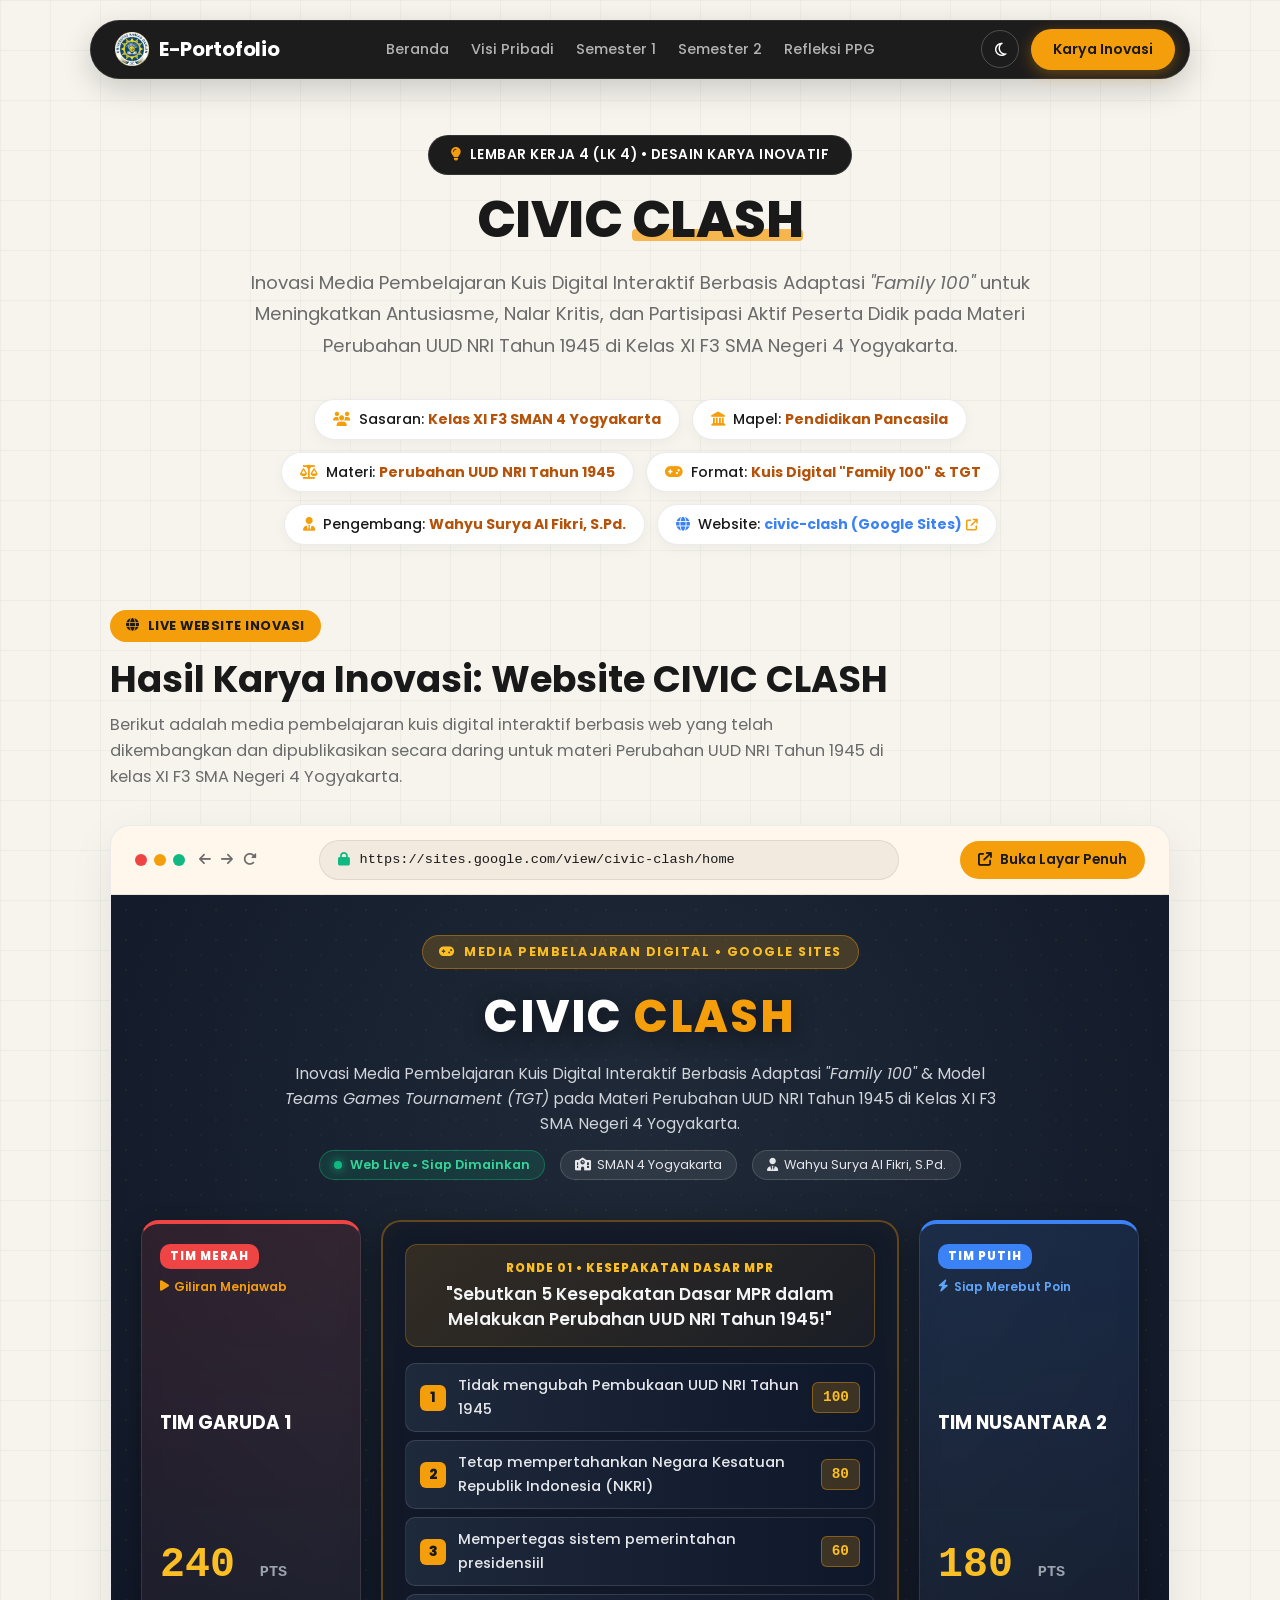
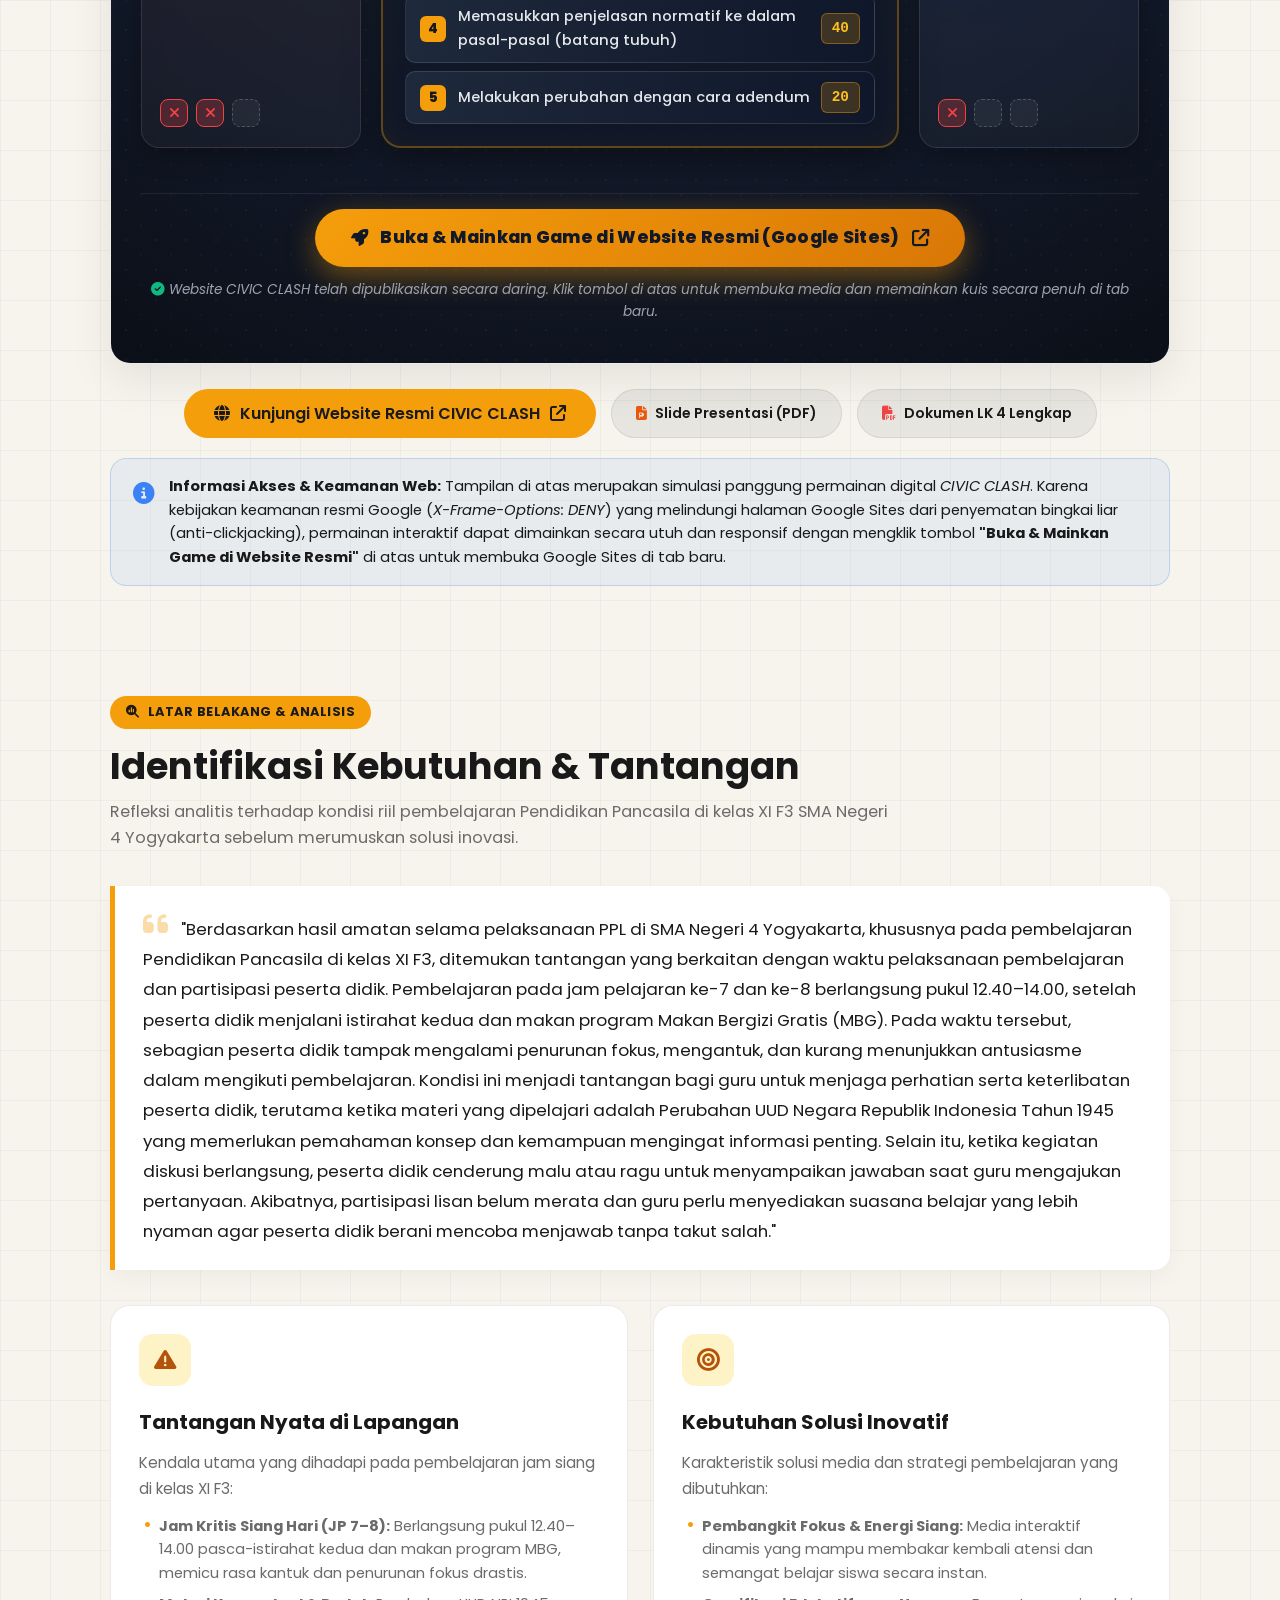
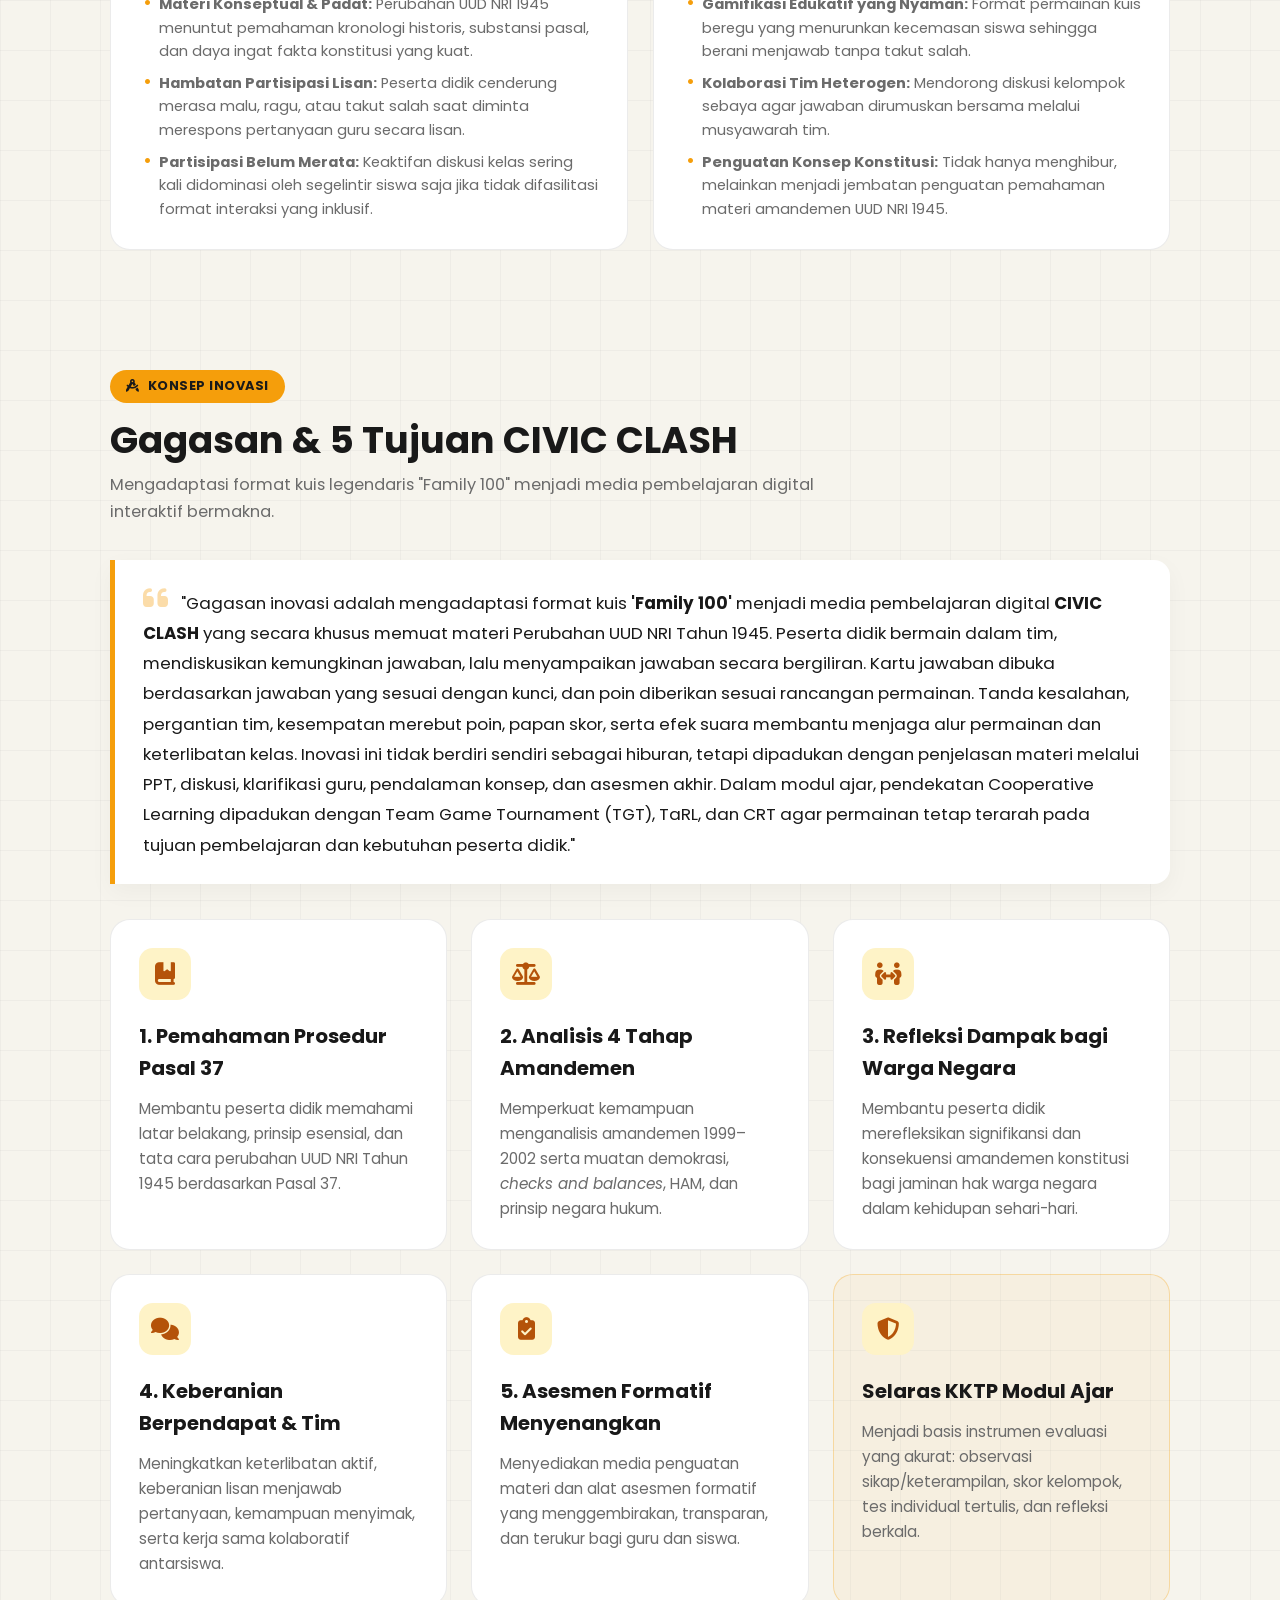
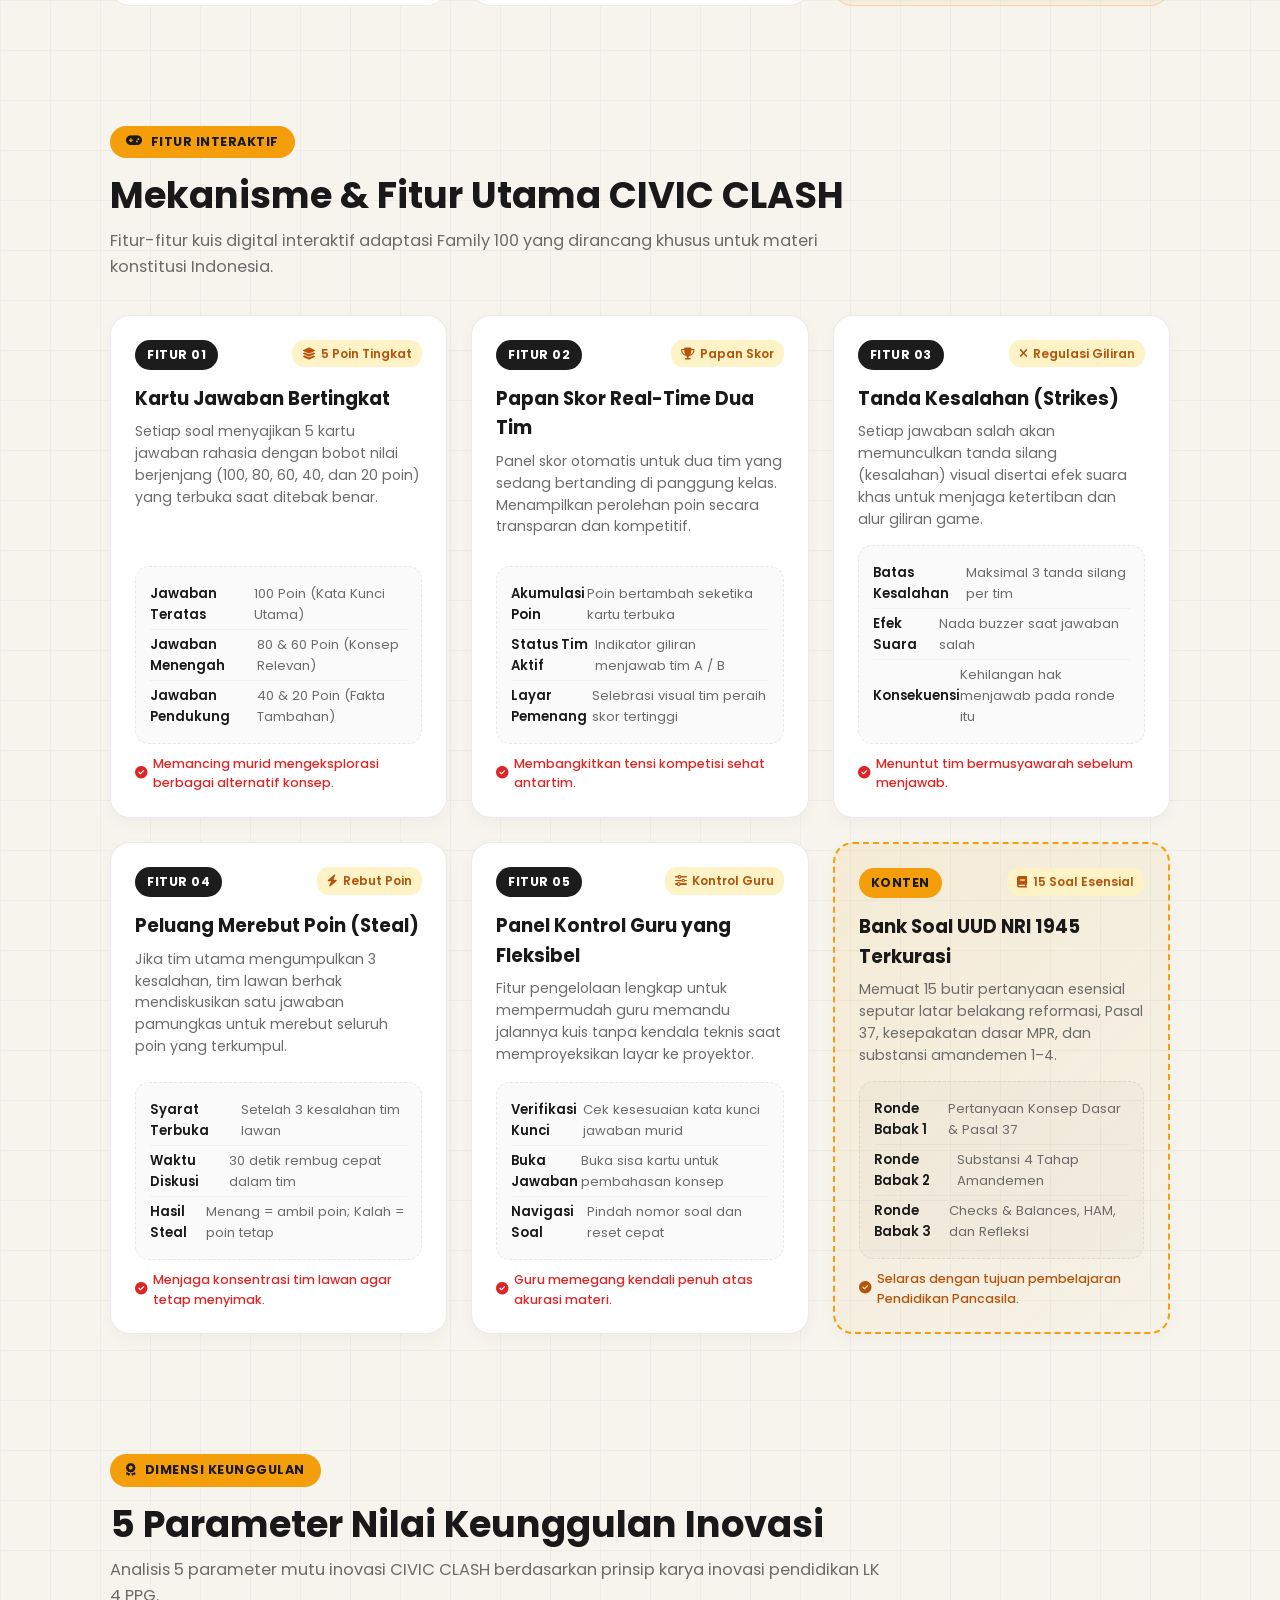
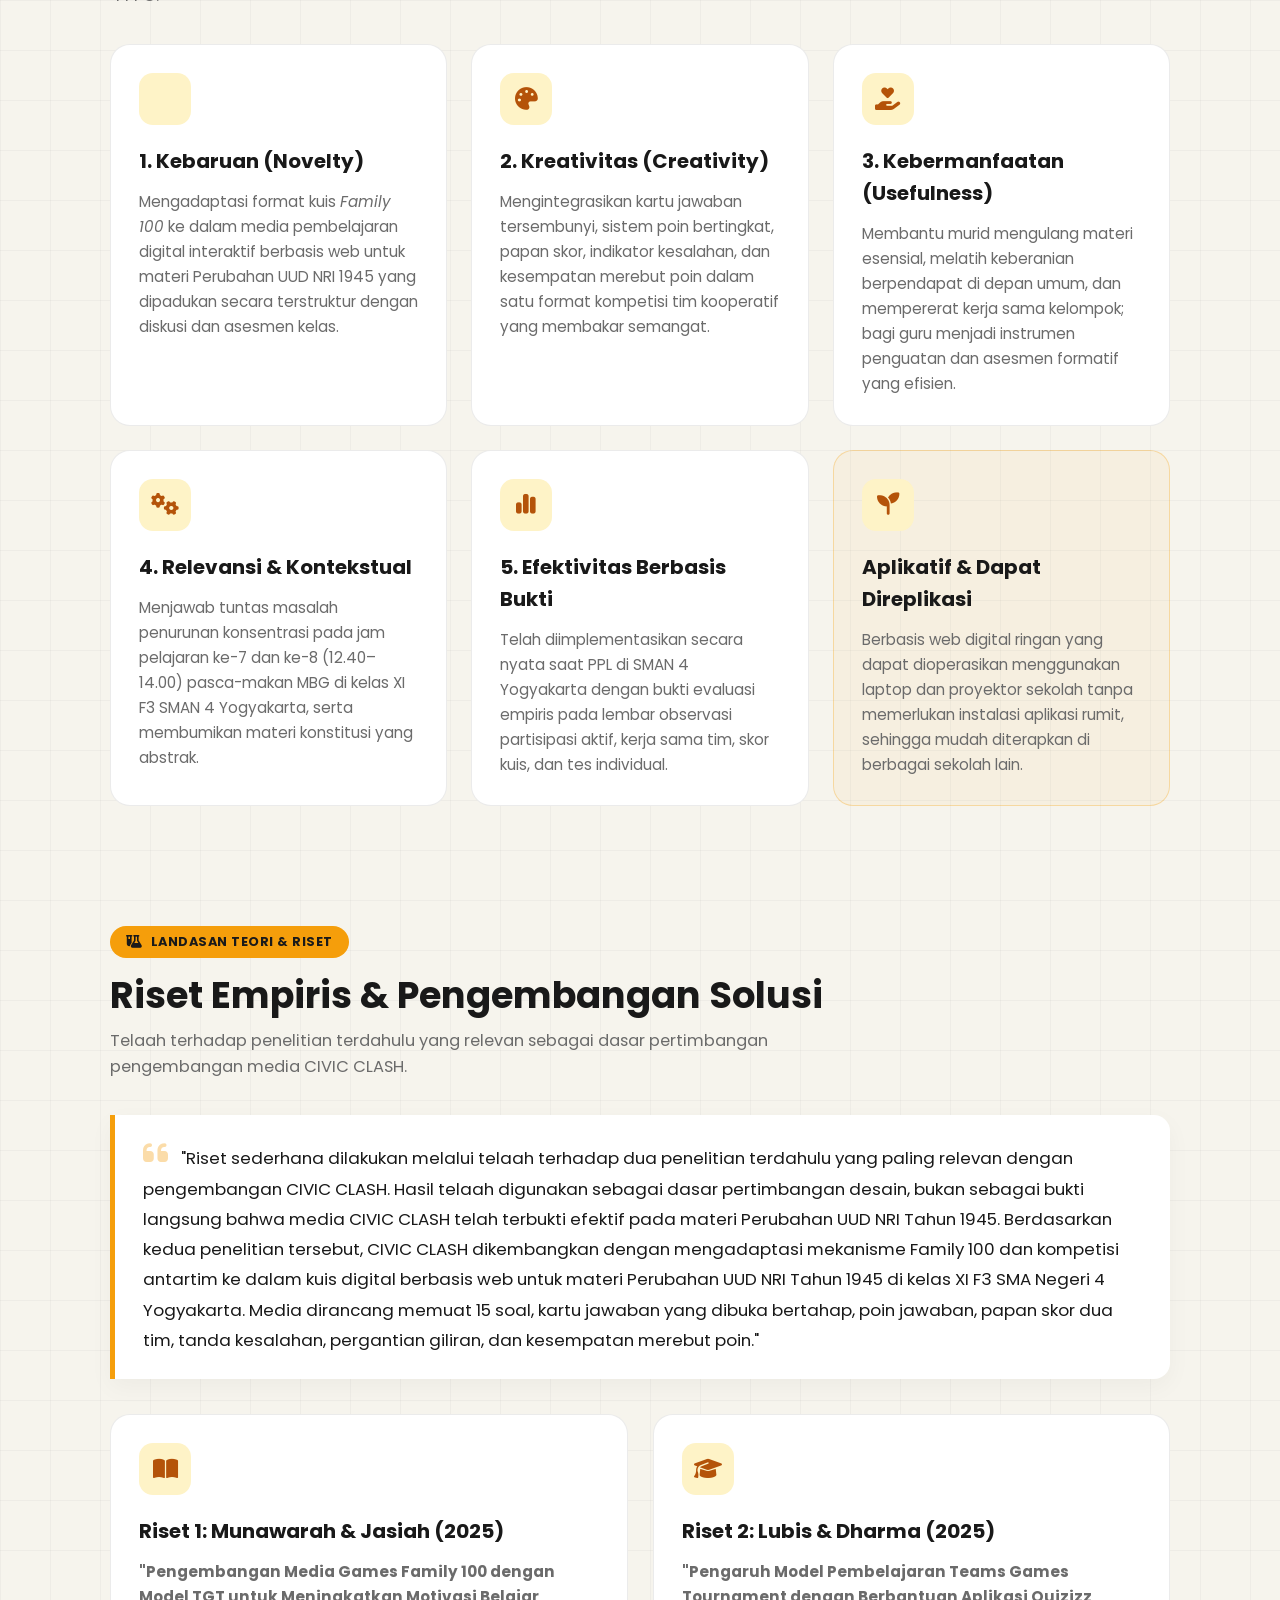
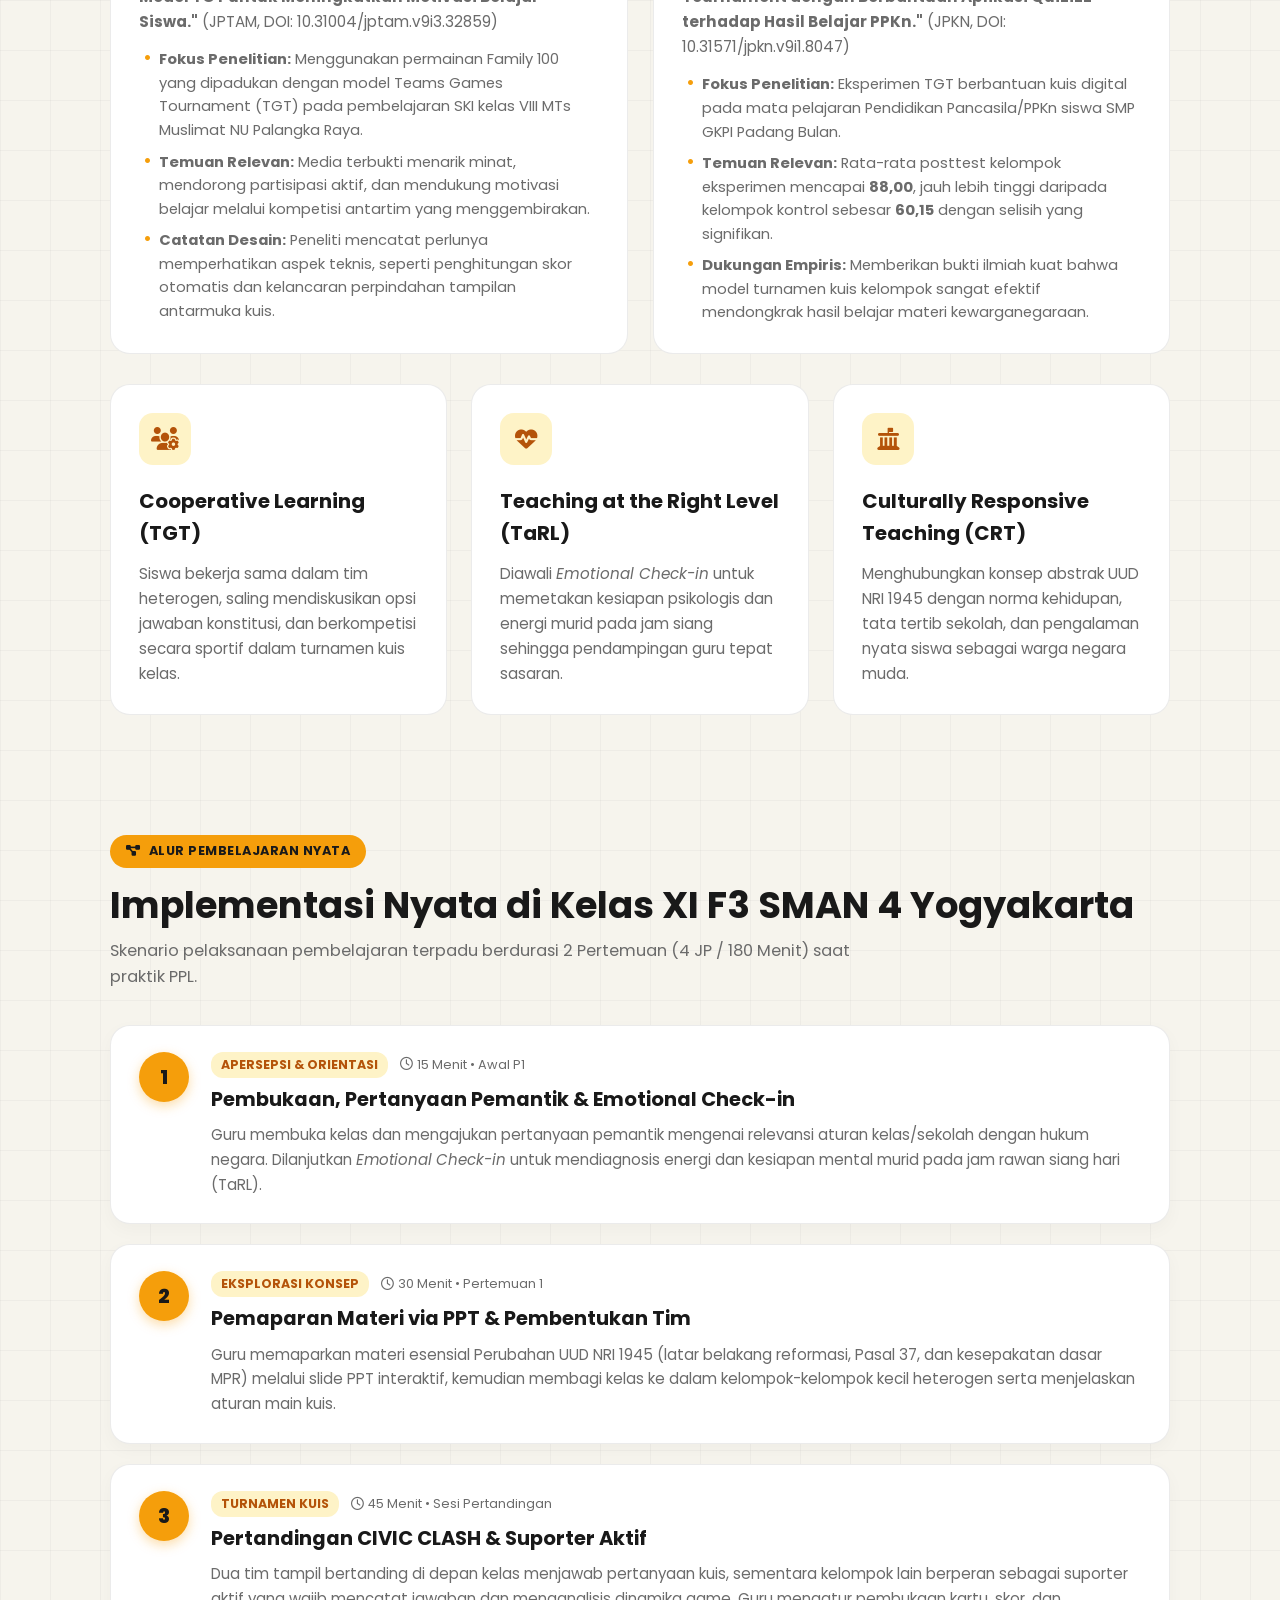
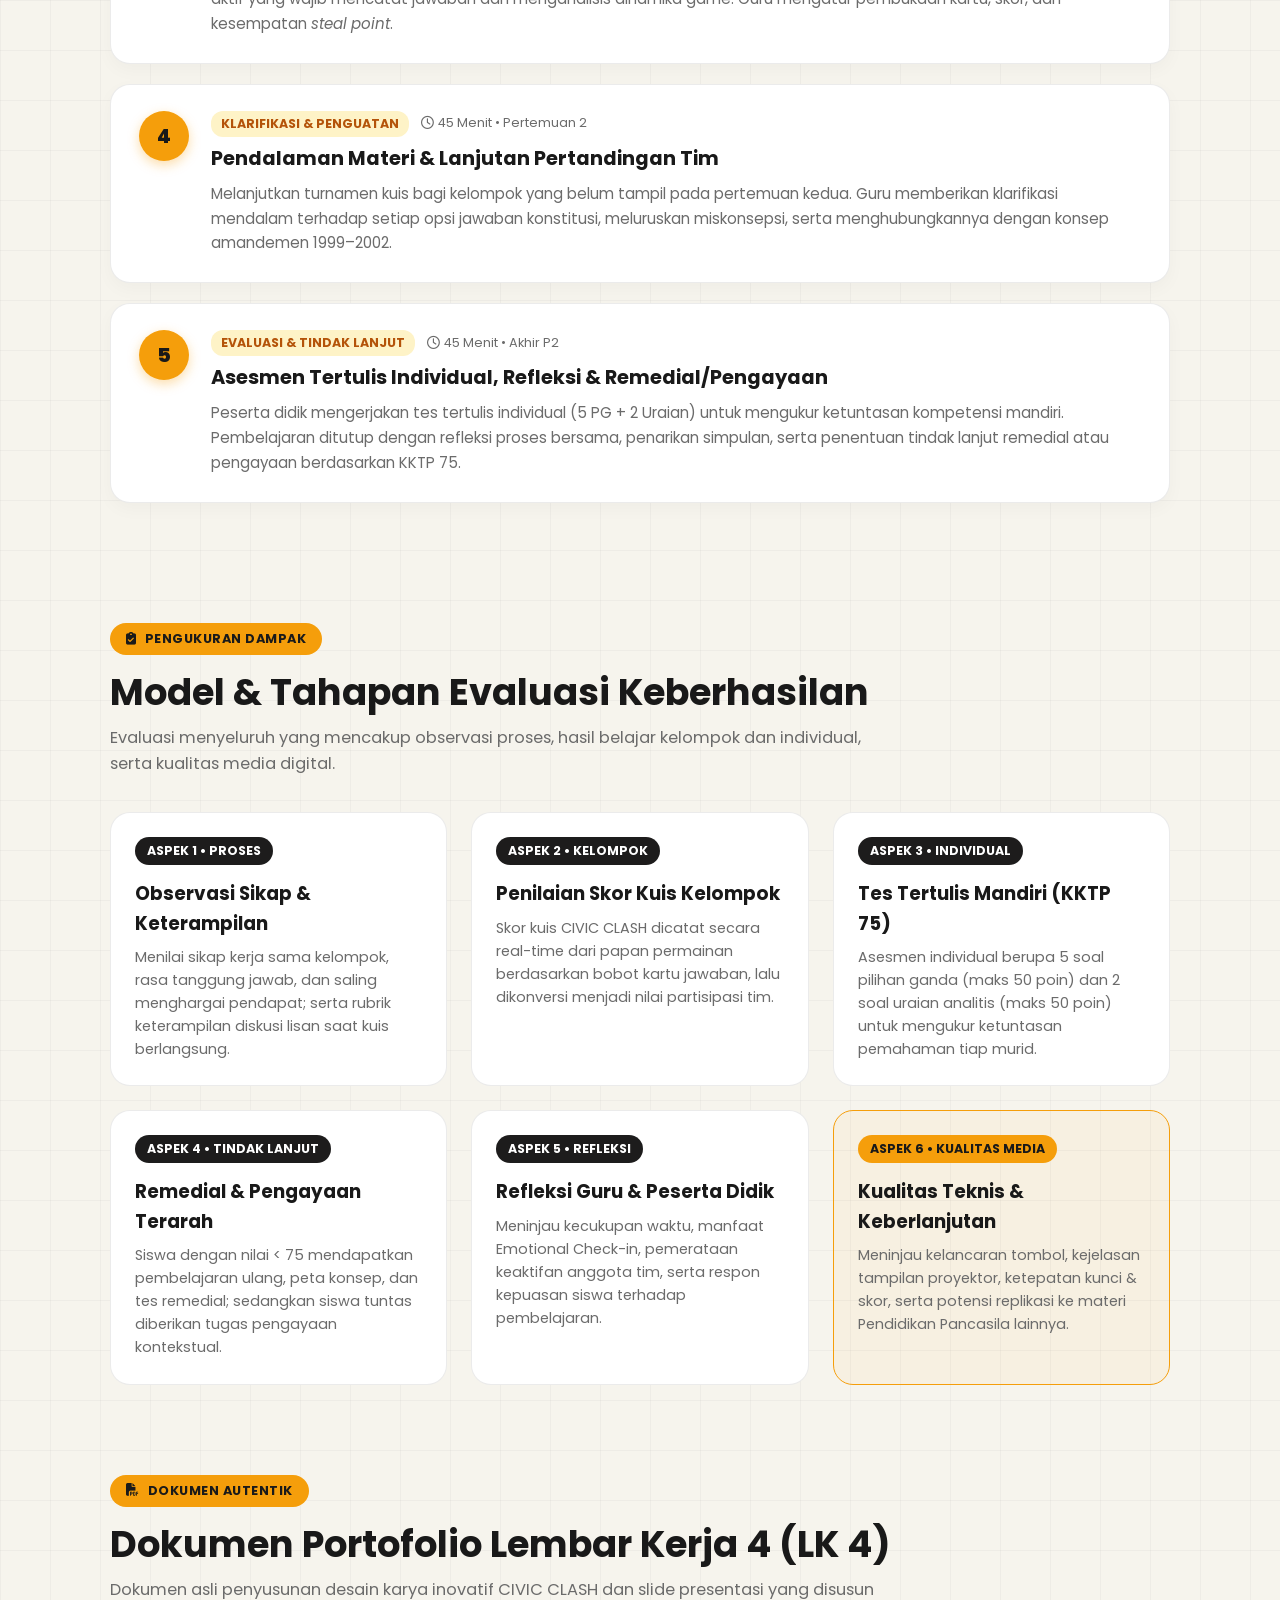
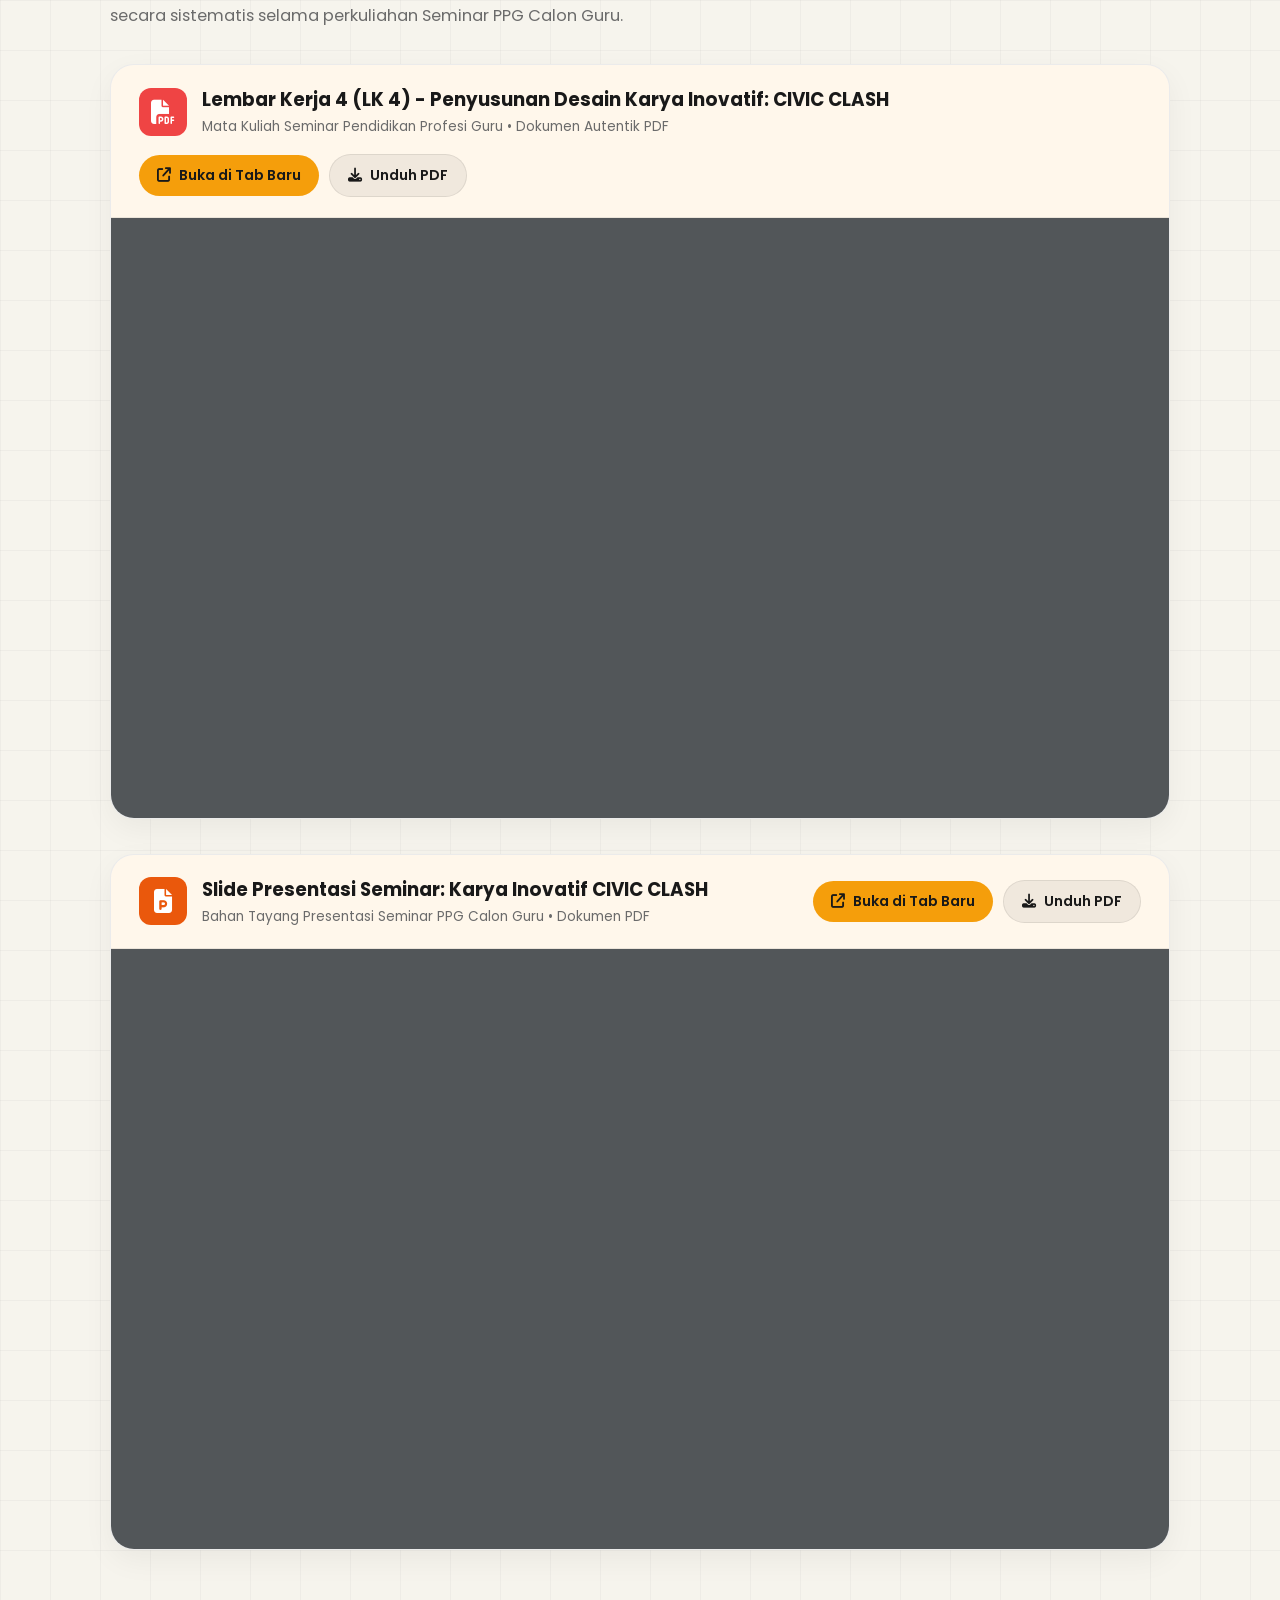
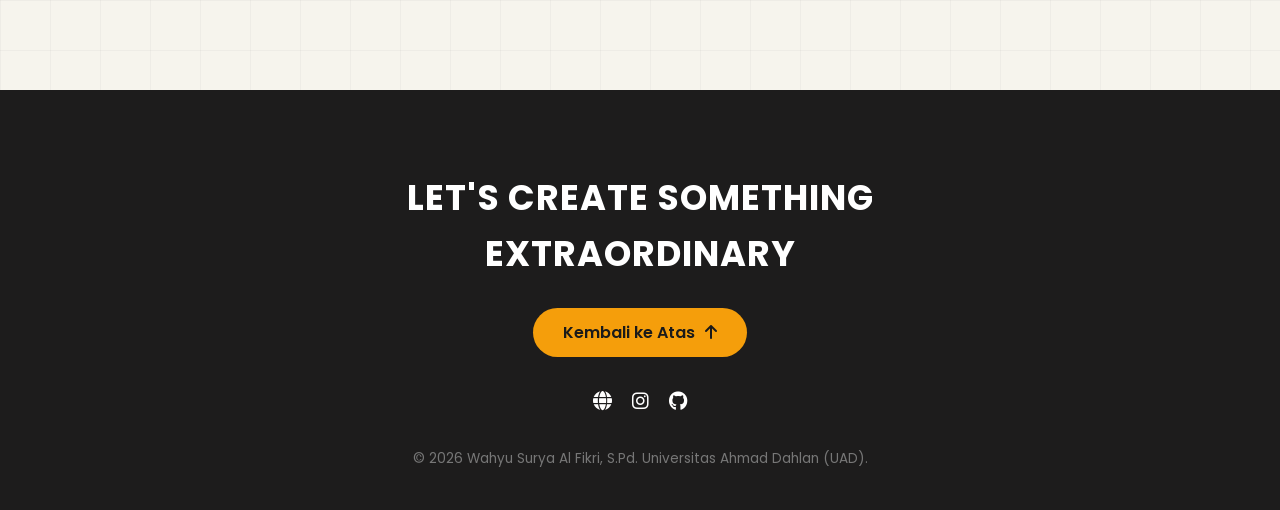
==== commit e36cb516: "Update1" ====
--- a/karya.html
+++ b/karya.html
@@ -22,20 +22,19 @@
           <img src="images/logo navbar.png" alt="Logo" class="nav-logo-img" />
           <span class="logo-text">E-Portofolio</span>
         </a>
-        <ul class="nav-links" id="navLinks">
+                <ul class="nav-links" id="navLinks">
           <li><a href="index.html">Beranda</a></li>
           <li><a href="visi.html">Visi Pribadi</a></li>
           <li><a href="sem1.html">Semester 1</a></li>
           <li><a href="sem2.html">Semester 2</a></li>
           <li><a href="refleksi.html">Refleksi PPG</a></li>
-          <li><a href="karya.html" class="active">Karya Inovasi</a></li>
           <li class="mobile-contact-item">
-            <a href="#kontak" class="btn-contact-mobile"> <i class="fa-regular fa-comments"></i> Mari Diskusi </a>
+            <a href="karya.html" class="btn-contact-mobile active"> <i class="fa-solid fa-lightbulb"></i> Karya Inovasi </a>
           </li>
         </ul>
         <div class="nav-right">
           <button class="dark-mode-toggle" id="theme-toggle" aria-label="Ganti Tema"><i class="fa-regular fa-moon"></i></button>
-          <a href="#kontak" class="btn-contact desktop-only-btn">Mari Diskusi</a>
+          <a href="karya.html" class="btn-contact desktop-only-btn active">Karya Inovasi</a>
           <button class="nav-toggle" id="navToggle" aria-label="Buka Navigasi" aria-expanded="false">
             <i class="fa-solid fa-bars"></i>
           </button>
@@ -75,30 +74,167 @@
             <i class="fa-solid fa-user-tie"></i>
             <span>Pengembang: <strong>Wahyu Surya Al Fikri, S.Pd.</strong></span>
           </div>
+          <a href="https://sites.google.com/view/civic-clash/home" target="_blank" class="meta-chip" style="text-decoration: none; color: inherit; cursor: pointer; transition: all 0.2s ease;">
+            <i class="fa-solid fa-globe" style="color: #3b82f6;"></i>
+            <span>Website: <strong style="color: #3b82f6;">civic-clash (Google Sites)</strong> <i class="fa-solid fa-arrow-up-right-from-square" style="font-size: 0.75rem;"></i></span>
+          </a>
         </div>
       </div>
     </header>
 
-    <!-- ===== SECTION: DOKUMEN RESMI LK 4 (PDF SHOWCASE) ===== -->
-    <section id="dokumen-lk4-top" class="section-container" style="padding-top: 10px; padding-bottom: 50px">
-      <div class="doc-showcase-card reveal">
-        <div class="doc-showcase-header">
-          <div class="doc-title-group">
-            <div class="doc-icon-wrap">
-              <i class="fa-solid fa-file-pdf"></i>
-            </div>
-            <div class="doc-title-wrap">
-              <h3>Slide Presentasi: Penyusunan Desain Karya Inovatif: CIVIC CLASH</h3>
-              <p>Mata Kuliah Seminar Pendidikan Profesi Guru • Dokumen Autentik PDF</p>
-            </div>
-          </div>
-          <div class="doc-actions">
-            <a href="document/PPT Seminar PPG.pdf" target="_blank" class="doc-btn doc-btn-primary"> <i class="fa-solid fa-arrow-up-right-from-square"></i> Buka di Tab Baru </a>
-            <a href="document/PPT Seminar PPG.pdf" download="LK_4_Karya_Inovatif_Wahyu_Surya_Al_Fikri.pdf" class="doc-btn doc-btn-secondary"> <i class="fa-solid fa-download"></i> Unduh PDF </a>
-          </div>
-        </div>
-        <div class="doc-frame-wrap">
-          <iframe src="document/PPT Seminar PPG.pdf" class="doc-iframe" title="Dokumen LK 4 Desain Karya Inovatif - Wahyu Surya Al Fikri"></iframe>
+    <!-- ===== SECTION: LIVE WEBSITE SHOWCASE CIVIC CLASH ===== -->
+    <section id="live-website" class="section-container" style="padding-top: 20px; padding-bottom: 50px">
+      <div class="section-header reveal">
+        <div class="section-badge"><i class="fa-solid fa-globe"></i> Live Website Inovasi</div>
+        <h2>Hasil Karya Inovasi: <span class="highlight">Website CIVIC CLASH</span></h2>
+        <p>
+          Berikut adalah media pembelajaran kuis digital interaktif berbasis web yang telah dikembangkan dan dipublikasikan secara daring untuk materi Perubahan UUD NRI Tahun 1945 di kelas XI F3 SMA Negeri 4 Yogyakarta.
+        </p>
+      </div>
+
+      <!-- Browser Mockup Window -->
+      <div class="browser-mockup reveal">
+        <div class="browser-bar">
+          <div class="browser-controls">
+            <div class="browser-dots">
+              <span class="browser-dot dot-red"></span>
+              <span class="browser-dot dot-yellow"></span>
+              <span class="browser-dot dot-green"></span>
+            </div>
+            <div class="browser-nav-icons">
+              <i class="fa-solid fa-arrow-left"></i>
+              <i class="fa-solid fa-arrow-right"></i>
+              <i class="fa-solid fa-rotate-right"></i>
+            </div>
+          </div>
+          <div class="browser-address-container">
+            <i class="fa-solid fa-lock" style="color: #10b981; font-size: 0.85rem"></i>
+            <span class="url-text">https://sites.google.com/view/civic-clash/home</span>
+          </div>
+          <div class="browser-actions">
+            <a href="https://sites.google.com/view/civic-clash/home" target="_blank" class="browser-open-btn">
+              <i class="fa-solid fa-arrow-up-right-from-square"></i> Buka Layar Penuh
+            </a>
+          </div>
+        </div>
+
+        <div class="browser-frame-wrap" style="height: auto; min-height: unset; background: transparent;">
+          <div class="app-showcase-container">
+            <!-- App Hero Banner -->
+            <div class="app-hero-banner">
+              <div class="app-brand-badge"><i class="fa-solid fa-gamepad"></i> MEDIA PEMBELAJARAN DIGITAL &bull; GOOGLE SITES</div>
+              <h1 class="app-title">CIVIC <span class="highlight">CLASH</span></h1>
+              <p class="app-desc">
+                Inovasi Media Pembelajaran Kuis Digital Interaktif Berbasis Adaptasi <em>"Family 100"</em> &amp; Model <em>Teams Games Tournament (TGT)</em> pada Materi Perubahan UUD NRI Tahun 1945 di Kelas XI F3 SMA Negeri 4 Yogyakarta.
+              </p>
+              <div class="app-status-row">
+                <span class="status-indicator"><span class="pulse-dot"></span> Web Live &bull; Siap Dimainkan</span>
+                <span class="status-tag"><i class="fa-solid fa-school"></i> SMAN 4 Yogyakarta</span>
+                <span class="status-tag"><i class="fa-solid fa-user-tie"></i> Wahyu Surya Al Fikri, S.Pd.</span>
+              </div>
+            </div>
+
+            <!-- Interactive Game Stage Preview -->
+            <div class="game-stage-preview">
+              <!-- Team A Score Card -->
+              <div class="game-team-card team-red">
+                <div class="team-header">
+                  <span class="team-badge">TIM MERAH</span>
+                  <span class="team-status active-turn"><i class="fa-solid fa-play"></i> Giliran Menjawab</span>
+                </div>
+                <div class="team-name">TIM GARUDA 1</div>
+                <div class="team-score">240 <span class="pts">PTS</span></div>
+                <div class="team-strikes">
+                  <span class="strike" title="Strike 1"><i class="fa-solid fa-xmark"></i></span>
+                  <span class="strike" title="Strike 2"><i class="fa-solid fa-xmark"></i></span>
+                  <span class="strike empty" title="Kesempatan Tersisa"></span>
+                </div>
+              </div>
+
+              <!-- Family 100 Board Question & Cards -->
+              <div class="game-board-center">
+                <div class="board-question-box">
+                  <span class="q-tag">RONDE 01 &bull; KESEPAKATAN DASAR MPR</span>
+                  <h4>"Sebutkan 5 Kesepakatan Dasar MPR dalam Melakukan Perubahan UUD NRI Tahun 1945!"</h4>
+                </div>
+                <div class="board-cards-grid">
+                  <div class="board-card">
+                    <span class="card-num">1</span>
+                    <span class="card-text">Tidak mengubah Pembukaan UUD NRI Tahun 1945</span>
+                    <span class="card-pts">100</span>
+                  </div>
+                  <div class="board-card">
+                    <span class="card-num">2</span>
+                    <span class="card-text">Tetap mempertahankan Negara Kesatuan Republik Indonesia (NKRI)</span>
+                    <span class="card-pts">80</span>
+                  </div>
+                  <div class="board-card">
+                    <span class="card-num">3</span>
+                    <span class="card-text">Mempertegas sistem pemerintahan presidensiil</span>
+                    <span class="card-pts">60</span>
+                  </div>
+                  <div class="board-card">
+                    <span class="card-num">4</span>
+                    <span class="card-text">Memasukkan penjelasan normatif ke dalam pasal-pasal (batang tubuh)</span>
+                    <span class="card-pts">40</span>
+                  </div>
+                  <div class="board-card">
+                    <span class="card-num">5</span>
+                    <span class="card-text">Melakukan perubahan dengan cara adendum</span>
+                    <span class="card-pts">20</span>
+                  </div>
+                </div>
+              </div>
+
+              <!-- Team B Score Card -->
+              <div class="game-team-card team-blue">
+                <div class="team-header">
+                  <span class="team-badge">TIM PUTIH</span>
+                  <span class="team-status ready-steal"><i class="fa-solid fa-bolt"></i> Siap Merebut Poin</span>
+                </div>
+                <div class="team-name">TIM NUSANTARA 2</div>
+                <div class="team-score">180 <span class="pts">PTS</span></div>
+                <div class="team-strikes">
+                  <span class="strike" title="Strike 1"><i class="fa-solid fa-xmark"></i></span>
+                  <span class="strike empty" title="Kesempatan Tersisa"></span>
+                  <span class="strike empty" title="Kesempatan Tersisa"></span>
+                </div>
+              </div>
+            </div>
+
+            <!-- Launch Action Bar -->
+            <div class="app-launch-action">
+              <a href="https://sites.google.com/view/civic-clash/home" target="_blank" class="launch-btn-primary">
+                <i class="fa-solid fa-rocket"></i> Buka &amp; Mainkan Game di Website Resmi (Google Sites) <i class="fa-solid fa-arrow-up-right-from-square"></i>
+              </a>
+              <p class="launch-footnote">
+                <i class="fa-solid fa-circle-check" style="color: #10b981;"></i> <em>Website CIVIC CLASH telah dipublikasikan secara daring. Klik tombol di atas untuk membuka media dan memainkan kuis secara penuh di tab baru.</em>
+              </p>
+            </div>
+          </div>
+        </div>
+      </div>
+
+      <!-- Quick Action Buttons -->
+      <div style="display: flex; gap: 15px; flex-wrap: wrap; align-items: center; justify-content: center; margin-top: 25px" class="reveal">
+        <a href="https://sites.google.com/view/civic-clash/home" target="_blank" class="btn-primary" style="display: inline-flex; align-items: center; gap: 10px; padding: 12px 30px; font-size: 1rem; border-radius: 50px; text-decoration: none">
+          <i class="fa-solid fa-globe"></i> Kunjungi Website Resmi CIVIC CLASH <i class="fa-solid fa-arrow-up-right-from-square"></i>
+        </a>
+        <a href="document/PPT Seminar PPG.pdf" target="_blank" class="doc-btn doc-btn-secondary" style="padding: 12px 24px; border-radius: 50px">
+          <i class="fa-solid fa-file-powerpoint" style="color: #ea580c"></i> Slide Presentasi (PDF)
+        </a>
+        <a href="#dokumen-lk4" class="doc-btn doc-btn-secondary" style="padding: 12px 24px; border-radius: 50px">
+          <i class="fa-solid fa-file-pdf" style="color: #ef4444"></i> Dokumen LK 4 Lengkap
+        </a>
+      </div>
+
+      <!-- Browser Notice Box -->
+      <div class="browser-notice-box reveal">
+        <div class="notice-icon"><i class="fa-solid fa-circle-info"></i></div>
+        <div class="notice-text">
+          <p>
+            <strong>Informasi Akses &amp; Keamanan Web:</strong> Tampilan di atas merupakan simulasi panggung permainan digital <em>CIVIC CLASH</em>. Karena kebijakan keamanan resmi Google (<em>X-Frame-Options: DENY</em>) yang melindungi halaman Google Sites dari penyematan bingkai liar (anti-clickjacking), permainan interaktif dapat dimainkan secara utuh dan responsif dengan mengklik tombol <strong>"Buka &amp; Mainkan Game di Website Resmi"</strong> di atas untuk membuka Google Sites di tab baru.
+          </p>
         </div>
       </div>
     </section>
@@ -554,12 +690,12 @@
       </div>
     </section>
 
-    <!-- ===== SECTION 8: DOKUMEN RESMI LK 4 (PDF VIEWER BAWAH) ===== -->
+    <!-- ===== SECTION 8: DOKUMEN RESMI LK 4 & SLIDE PRESENTASI ===== -->
     <section id="dokumen-lk4" class="section-container" style="padding-top: 30px; padding-bottom: 60px">
       <div class="section-header reveal">
         <div class="section-badge"><i class="fa-solid fa-file-pdf"></i> Dokumen Autentik</div>
         <h2>Dokumen Portofolio <span class="highlight">Lembar Kerja 4 (LK 4)</span></h2>
-        <p>Dokumen asli penyusunan desain karya inovatif CIVIC CLASH yang disusun secara sistematis selama perkuliahan Seminar PPG Calon Guru.</p>
+        <p>Dokumen asli penyusunan desain karya inovatif CIVIC CLASH dan slide presentasi yang disusun secara sistematis selama perkuliahan Seminar PPG Calon Guru.</p>
       </div>
 
       <div class="doc-showcase-card reveal">
@@ -578,6 +714,26 @@
         </div>
         <div class="doc-frame-wrap">
           <iframe src="document/Karya Inovasi.pdf" class="doc-iframe" title="Dokumen LK 4 Desain Karya Inovatif - Wahyu Surya Al Fikri"></iframe>
+        </div>
+      </div>
+
+      <!-- Slide Presentasi -->
+      <div class="doc-showcase-card reveal" style="margin-top: 35px">
+        <div class="doc-showcase-header">
+          <div class="doc-title-group">
+            <div class="doc-icon-wrap" style="background-color: #ea580c"><i class="fa-solid fa-file-powerpoint"></i></div>
+            <div class="doc-title-wrap">
+              <h3>Slide Presentasi Seminar: Karya Inovatif CIVIC CLASH</h3>
+              <p>Bahan Tayang Presentasi Seminar PPG Calon Guru • Dokumen PDF</p>
+            </div>
+          </div>
+          <div class="doc-actions">
+            <a href="document/PPT Seminar PPG.pdf" target="_blank" class="doc-btn doc-btn-primary"> <i class="fa-solid fa-arrow-up-right-from-square"></i> Buka di Tab Baru </a>
+            <a href="document/PPT Seminar PPG.pdf" download="Slide_Presentasi_Karya_Inovatif_CIVIC_CLASH.pdf" class="doc-btn doc-btn-secondary"> <i class="fa-solid fa-download"></i> Unduh PDF </a>
+          </div>
+        </div>
+        <div class="doc-frame-wrap">
+          <iframe src="document/PPT Seminar PPG.pdf" class="doc-iframe" title="Slide Presentasi Karya Inovatif - Wahyu Surya Al Fikri"></iframe>
         </div>
       </div>
     </section>
--- a/css/karya.css
+++ b/css/karya.css
@@ -779,6 +779,186 @@
   transform: translateY(0);
 }
 
+
+/* ========================================================
+   LIVE BROWSER MOCKUP SHOWCASE (CIVIC CLASH)
+   ======================================================== */
+.browser-mockup {
+  background-color: var(--box-bg);
+  border-radius: 20px;
+  border: 1px solid var(--border-subtle);
+  box-shadow: 0 16px 45px rgba(0, 0, 0, 0.08);
+  overflow: hidden;
+  transition: transform 0.3s ease, box-shadow 0.3s ease;
+  margin-bottom: 25px;
+}
+
+.browser-mockup:hover {
+  box-shadow: 0 20px 50px rgba(0, 0, 0, 0.12);
+}
+
+.browser-bar {
+  display: flex;
+  align-items: center;
+  justify-content: space-between;
+  padding: 14px 24px;
+  background-color: rgba(245, 158, 11, 0.08);
+  border-bottom: 1px solid var(--border-subtle);
+  gap: 16px;
+  flex-wrap: wrap;
+}
+
+body.dark-mode .browser-bar {
+  background-color: #222222;
+}
+
+.browser-controls {
+  display: flex;
+  align-items: center;
+  gap: 14px;
+}
+
+.browser-dots {
+  display: flex;
+  align-items: center;
+  gap: 7px;
+}
+
+.browser-dot {
+  width: 12px;
+  height: 12px;
+  border-radius: 50%;
+  display: inline-block;
+}
+
+.dot-red { background-color: #ef4444; }
+.dot-yellow { background-color: #f59e0b; }
+.dot-green { background-color: #10b981; }
+
+.browser-nav-icons {
+  display: flex;
+  align-items: center;
+  gap: 10px;
+  color: var(--text-gray);
+  font-size: 0.85rem;
+}
+
+.browser-address-container {
+  flex: 1;
+  max-width: 580px;
+  min-width: 250px;
+  background-color: rgba(0, 0, 0, 0.05);
+  border: 1px solid var(--border-subtle);
+  border-radius: 30px;
+  padding: 8px 18px;
+  display: flex;
+  align-items: center;
+  gap: 10px;
+  font-size: 0.85rem;
+  color: var(--text-dark);
+}
+
+body.dark-mode .browser-address-container {
+  background-color: #161616;
+  color: #e5e5e5;
+}
+
+.browser-address-container .url-text {
+  overflow: hidden;
+  text-overflow: ellipsis;
+  white-space: nowrap;
+  font-family: monospace;
+  font-weight: 500;
+}
+
+.browser-actions {
+  display: flex;
+  align-items: center;
+  gap: 10px;
+}
+
+.browser-open-btn {
+  display: inline-flex;
+  align-items: center;
+  gap: 8px;
+  padding: 8px 18px;
+  border-radius: 25px;
+  background-color: var(--accent);
+  color: #191919;
+  font-size: 0.86rem;
+  font-weight: 600;
+  text-decoration: none;
+  transition: all 0.25s ease;
+}
+
+.browser-open-btn:hover {
+  background-color: #d97706;
+  color: #fff;
+  transform: translateY(-2px);
+  box-shadow: 0 4px 12px rgba(245, 158, 11, 0.3);
+}
+
+.browser-frame-wrap {
+  width: 100%;
+  height: 720px;
+  background-color: #ffffff;
+  position: relative;
+}
+
+body.dark-mode .browser-frame-wrap {
+  background-color: #1a1a1a;
+}
+
+.browser-iframe {
+  width: 100%;
+  height: 100%;
+  border: none;
+}
+
+/* Notice Box */
+.browser-notice-box {
+  display: flex;
+  align-items: flex-start;
+  gap: 14px;
+  background-color: rgba(59, 130, 246, 0.07);
+  border: 1px solid rgba(59, 130, 246, 0.25);
+  border-radius: 16px;
+  padding: 16px 22px;
+  margin-top: 20px;
+  font-size: 0.92rem;
+  line-height: 1.6;
+  color: var(--text-dark);
+}
+
+.browser-notice-box .notice-icon {
+  color: #3b82f6;
+  font-size: 1.35rem;
+  margin-top: 2px;
+  flex-shrink: 0;
+}
+
+@media (max-width: 768px) {
+  .browser-frame-wrap {
+    height: 520px;
+  }
+  .browser-bar {
+    flex-direction: column;
+    align-items: stretch;
+  }
+  .browser-address-container {
+    max-width: 100%;
+  }
+  .browser-actions {
+    justify-content: flex-end;
+  }
+}
+
+@media (max-width: 480px) {
+  .browser-frame-wrap {
+    height: 420px;
+  }
+}
+
 /* ========================================================
    RESPONSIVE DESIGN (TABLET & MOBILE)
    ======================================================== */
@@ -862,3 +1042,418 @@
   }
 }
 
+
+
+/* ========================================================
+   APP SHOWCASE CONTAINER & GAME STAGE (CIVIC CLASH)
+   ======================================================== */
+.app-showcase-container {
+  width: 100%;
+  height: auto;
+  min-height: 680px;
+  background: radial-gradient(circle at 50% 20%, #1f2937 0%, #111827 70%, #0b0f17 100%);
+  color: #ffffff;
+  padding: 40px 30px;
+  display: flex;
+  flex-direction: column;
+  justify-content: space-between;
+  box-sizing: border-box;
+  position: relative;
+  overflow: hidden;
+}
+
+.app-showcase-container::before {
+  content: "";
+  position: absolute;
+  top: 0;
+  left: 0;
+  right: 0;
+  bottom: 0;
+  background-image: 
+    radial-gradient(rgba(245, 158, 11, 0.12) 1px, transparent 1px),
+    radial-gradient(rgba(255, 255, 255, 0.05) 1px, transparent 1px);
+  background-size: 30px 30px;
+  background-position: 0 0, 15px 15px;
+  pointer-events: none;
+  opacity: 0.6;
+}
+
+/* App Hero Banner */
+.app-hero-banner {
+  text-align: center;
+  position: relative;
+  z-index: 2;
+  margin-bottom: 25px;
+}
+
+.app-brand-badge {
+  display: inline-flex;
+  align-items: center;
+  gap: 8px;
+  background: rgba(245, 158, 11, 0.2);
+  border: 1px solid rgba(245, 158, 11, 0.4);
+  color: #fbbf24;
+  font-size: 0.78rem;
+  font-weight: 700;
+  letter-spacing: 1.5px;
+  padding: 6px 16px;
+  border-radius: 30px;
+  margin-bottom: 12px;
+  text-transform: uppercase;
+}
+
+.app-title {
+  font-size: 2.8rem;
+  font-weight: 800;
+  letter-spacing: 2px;
+  margin: 0;
+  color: #ffffff;
+  text-shadow: 0 4px 20px rgba(0, 0, 0, 0.5);
+}
+
+.app-title .highlight {
+  color: var(--accent);
+}
+
+.app-desc {
+  font-size: 0.98rem;
+  color: #d1d5db;
+  max-width: 720px;
+  margin: 8px auto 14px;
+  line-height: 1.6;
+}
+
+.app-status-row {
+  display: flex;
+  align-items: center;
+  justify-content: center;
+  gap: 15px;
+  flex-wrap: wrap;
+}
+
+.status-indicator {
+  display: inline-flex;
+  align-items: center;
+  gap: 8px;
+  background: rgba(16, 185, 129, 0.15);
+  border: 1px solid rgba(16, 185, 129, 0.4);
+  color: #34d399;
+  font-size: 0.8rem;
+  font-weight: 600;
+  padding: 4px 14px;
+  border-radius: 20px;
+}
+
+.pulse-dot {
+  width: 8px;
+  height: 8px;
+  background-color: #10b981;
+  border-radius: 50%;
+  box-shadow: 0 0 10px #10b981;
+  animation: pulseAnimation 1.8s infinite;
+}
+
+@keyframes pulseAnimation {
+  0% { transform: scale(0.95); opacity: 0.7; }
+  50% { transform: scale(1.3); opacity: 1; }
+  100% { transform: scale(0.95); opacity: 0.7; }
+}
+
+.status-tag {
+  display: inline-flex;
+  align-items: center;
+  gap: 6px;
+  background: rgba(255, 255, 255, 0.08);
+  border: 1px solid rgba(255, 255, 255, 0.15);
+  color: #e5e7eb;
+  font-size: 0.8rem;
+  padding: 4px 14px;
+  border-radius: 20px;
+}
+
+/* Game Stage Layout */
+.game-stage-preview {
+  display: grid;
+  grid-template-columns: 220px 1fr 220px;
+  gap: 20px;
+  align-items: stretch;
+  position: relative;
+  z-index: 2;
+  margin: 15px 0 25px;
+}
+
+/* Team Card */
+.game-team-card {
+  background: rgba(255, 255, 255, 0.05);
+  border-radius: 18px;
+  padding: 20px 18px;
+  display: flex;
+  flex-direction: column;
+  justify-content: space-between;
+  border: 1px solid rgba(255, 255, 255, 0.1);
+  box-shadow: 0 8px 24px rgba(0, 0, 0, 0.3);
+  backdrop-filter: blur(10px);
+}
+
+.game-team-card.team-red {
+  border-top: 4px solid #ef4444;
+  background: linear-gradient(180deg, rgba(239, 68, 68, 0.12) 0%, rgba(255, 255, 255, 0.03) 100%);
+}
+
+.game-team-card.team-blue {
+  border-top: 4px solid #3b82f6;
+  background: linear-gradient(180deg, rgba(59, 130, 246, 0.12) 0%, rgba(255, 255, 255, 0.03) 100%);
+}
+
+.team-header {
+  display: flex;
+  flex-direction: column;
+  gap: 8px;
+}
+
+.team-badge {
+  font-size: 0.72rem;
+  font-weight: 800;
+  letter-spacing: 1px;
+  text-transform: uppercase;
+  color: #ffffff;
+  padding: 3px 10px;
+  border-radius: 10px;
+  align-self: flex-start;
+}
+
+.team-red .team-badge { background-color: #ef4444; }
+.team-blue .team-badge { background-color: #3b82f6; }
+
+.team-status {
+  font-size: 0.75rem;
+  font-weight: 600;
+  display: inline-flex;
+  align-items: center;
+  gap: 5px;
+}
+
+.team-status.active-turn { color: #f59e0b; }
+.team-status.ready-steal { color: #60a5fa; }
+
+.team-name {
+  font-size: 1.15rem;
+  font-weight: 700;
+  margin: 12px 0 6px;
+  color: #ffffff;
+}
+
+.team-score {
+  font-size: 2.6rem;
+  font-weight: 900;
+  font-family: monospace;
+  color: #fbbf24;
+  line-height: 1;
+  margin-bottom: 14px;
+}
+
+.team-score .pts {
+  font-size: 0.95rem;
+  font-weight: 600;
+  color: #9ca3af;
+}
+
+.team-strikes {
+  display: flex;
+  gap: 8px;
+  align-items: center;
+}
+
+.team-strikes .strike {
+  width: 28px;
+  height: 28px;
+  border-radius: 8px;
+  background-color: rgba(239, 68, 68, 0.25);
+  border: 1px solid #ef4444;
+  color: #ef4444;
+  display: flex;
+  align-items: center;
+  justify-content: center;
+  font-weight: 800;
+  font-size: 0.9rem;
+}
+
+.team-strikes .strike.empty {
+  background-color: rgba(255, 255, 255, 0.05);
+  border: 1px dashed rgba(255, 255, 255, 0.2);
+}
+
+/* Game Board Center */
+.game-board-center {
+  background: rgba(17, 24, 39, 0.85);
+  border: 2px solid rgba(245, 158, 11, 0.35);
+  border-radius: 20px;
+  padding: 22px;
+  display: flex;
+  flex-direction: column;
+  justify-content: space-between;
+  box-shadow: 0 12px 35px rgba(0, 0, 0, 0.4), inset 0 0 30px rgba(245, 158, 11, 0.05);
+}
+
+.board-question-box {
+  background: linear-gradient(135deg, rgba(245, 158, 11, 0.15) 0%, rgba(245, 158, 11, 0.04) 100%);
+  border: 1px solid rgba(245, 158, 11, 0.3);
+  border-radius: 12px;
+  padding: 14px 18px;
+  margin-bottom: 16px;
+  text-align: center;
+}
+
+.board-question-box .q-tag {
+  font-size: 0.72rem;
+  font-weight: 800;
+  letter-spacing: 1px;
+  color: #fbbf24;
+  display: block;
+  margin-bottom: 4px;
+}
+
+.board-question-box h4 {
+  font-size: 1.05rem;
+  font-weight: 600;
+  color: #f3f4f6;
+  margin: 0;
+  line-height: 1.5;
+}
+
+.board-cards-grid {
+  display: flex;
+  flex-direction: column;
+  gap: 8px;
+}
+
+.board-card {
+  display: flex;
+  align-items: center;
+  background: linear-gradient(90deg, #1e293b 0%, #0f172a 100%);
+  border: 1px solid rgba(255, 255, 255, 0.12);
+  border-radius: 10px;
+  padding: 10px 14px;
+  transition: all 0.25s ease;
+}
+
+.board-card:hover {
+  border-color: rgba(245, 158, 11, 0.6);
+  transform: translateX(3px);
+  background: linear-gradient(90deg, #273549 0%, #152238 100%);
+}
+
+.board-card .card-num {
+  width: 26px;
+  height: 26px;
+  background-color: var(--accent);
+  color: #191919;
+  font-weight: 800;
+  font-size: 0.85rem;
+  border-radius: 6px;
+  display: flex;
+  align-items: center;
+  justify-content: center;
+  margin-right: 12px;
+  flex-shrink: 0;
+}
+
+.board-card .card-text {
+  flex: 1;
+  font-size: 0.92rem;
+  font-weight: 500;
+  color: #e5e7eb;
+}
+
+.board-card .card-pts {
+  background: rgba(245, 158, 11, 0.2);
+  border: 1px solid rgba(245, 158, 11, 0.4);
+  color: #fbbf24;
+  font-family: monospace;
+  font-size: 0.9rem;
+  font-weight: 800;
+  padding: 3px 10px;
+  border-radius: 6px;
+  margin-left: 10px;
+  flex-shrink: 0;
+}
+
+/* Launch Action Bar */
+.app-launch-action {
+  text-align: center;
+  position: relative;
+  z-index: 2;
+  margin-top: 20px;
+  padding-top: 15px;
+  border-top: 1px solid rgba(255, 255, 255, 0.08);
+}
+
+.launch-btn-primary {
+  display: inline-flex;
+  align-items: center;
+  gap: 12px;
+  background: linear-gradient(135deg, #f59e0b 0%, #d97706 100%);
+  color: #111827;
+  font-size: 1.08rem;
+  font-weight: 800;
+  padding: 15px 36px;
+  border-radius: 50px;
+  text-decoration: none;
+  box-shadow: 0 10px 30px rgba(245, 158, 11, 0.4);
+  transition: all 0.3s cubic-bezier(0.16, 1, 0.3, 1);
+  letter-spacing: 0.3px;
+}
+
+.launch-btn-primary:hover {
+  background: linear-gradient(135deg, #fbbf24 0%, #f59e0b 100%);
+  transform: translateY(-3px) scale(1.02);
+  box-shadow: 0 15px 40px rgba(245, 158, 11, 0.55);
+  color: #000000;
+}
+
+.launch-footnote {
+  font-size: 0.85rem;
+  color: #9ca3af;
+  margin-top: 12px;
+}
+
+/* Responsiveness for Game Stage */
+@media (max-width: 900px) {
+  .game-stage-preview {
+    grid-template-columns: 1fr;
+    gap: 16px;
+  }
+  .game-team-card {
+    flex-direction: row;
+    align-items: center;
+    padding: 16px 20px;
+  }
+  .team-score {
+    margin-bottom: 0;
+  }
+  .app-title {
+    font-size: 2.2rem;
+  }
+}
+
+@media (max-width: 600px) {
+  .app-showcase-container {
+    padding: 24px 16px;
+  }
+  .game-team-card {
+    flex-direction: column;
+    align-items: flex-start;
+  }
+  .team-score {
+    margin: 8px 0;
+  }
+  .launch-btn-primary {
+    font-size: 0.95rem;
+    padding: 12px 24px;
+    width: 100%;
+    justify-content: center;
+  }
+  .board-card .card-text {
+    font-size: 0.84rem;
+  }
+}
--- a/css/navbar.css
+++ b/css/navbar.css
@@ -154,9 +154,26 @@
 
 .btn-contact:hover {
   background-color: var(--accent, #f59e0b);
-  color: #ffffff;
+  color: #191919;
   transform: translateY(-2px);
   box-shadow: 0 4px 15px rgba(245, 158, 11, 0.35);
+}
+
+.btn-contact.active {
+  background-color: var(--accent, #f59e0b);
+  color: #191919;
+  box-shadow: 0 4px 15px rgba(245, 158, 11, 0.35);
+}
+
+body.dark-mode .btn-contact {
+  background-color: rgba(255, 255, 255, 0.12);
+  color: #ffffff;
+}
+
+body.dark-mode .btn-contact:hover,
+body.dark-mode .btn-contact.active {
+  background-color: var(--accent, #f59e0b);
+  color: #191919;
 }
 
 /* Hamburger toggle hidden on desktop */
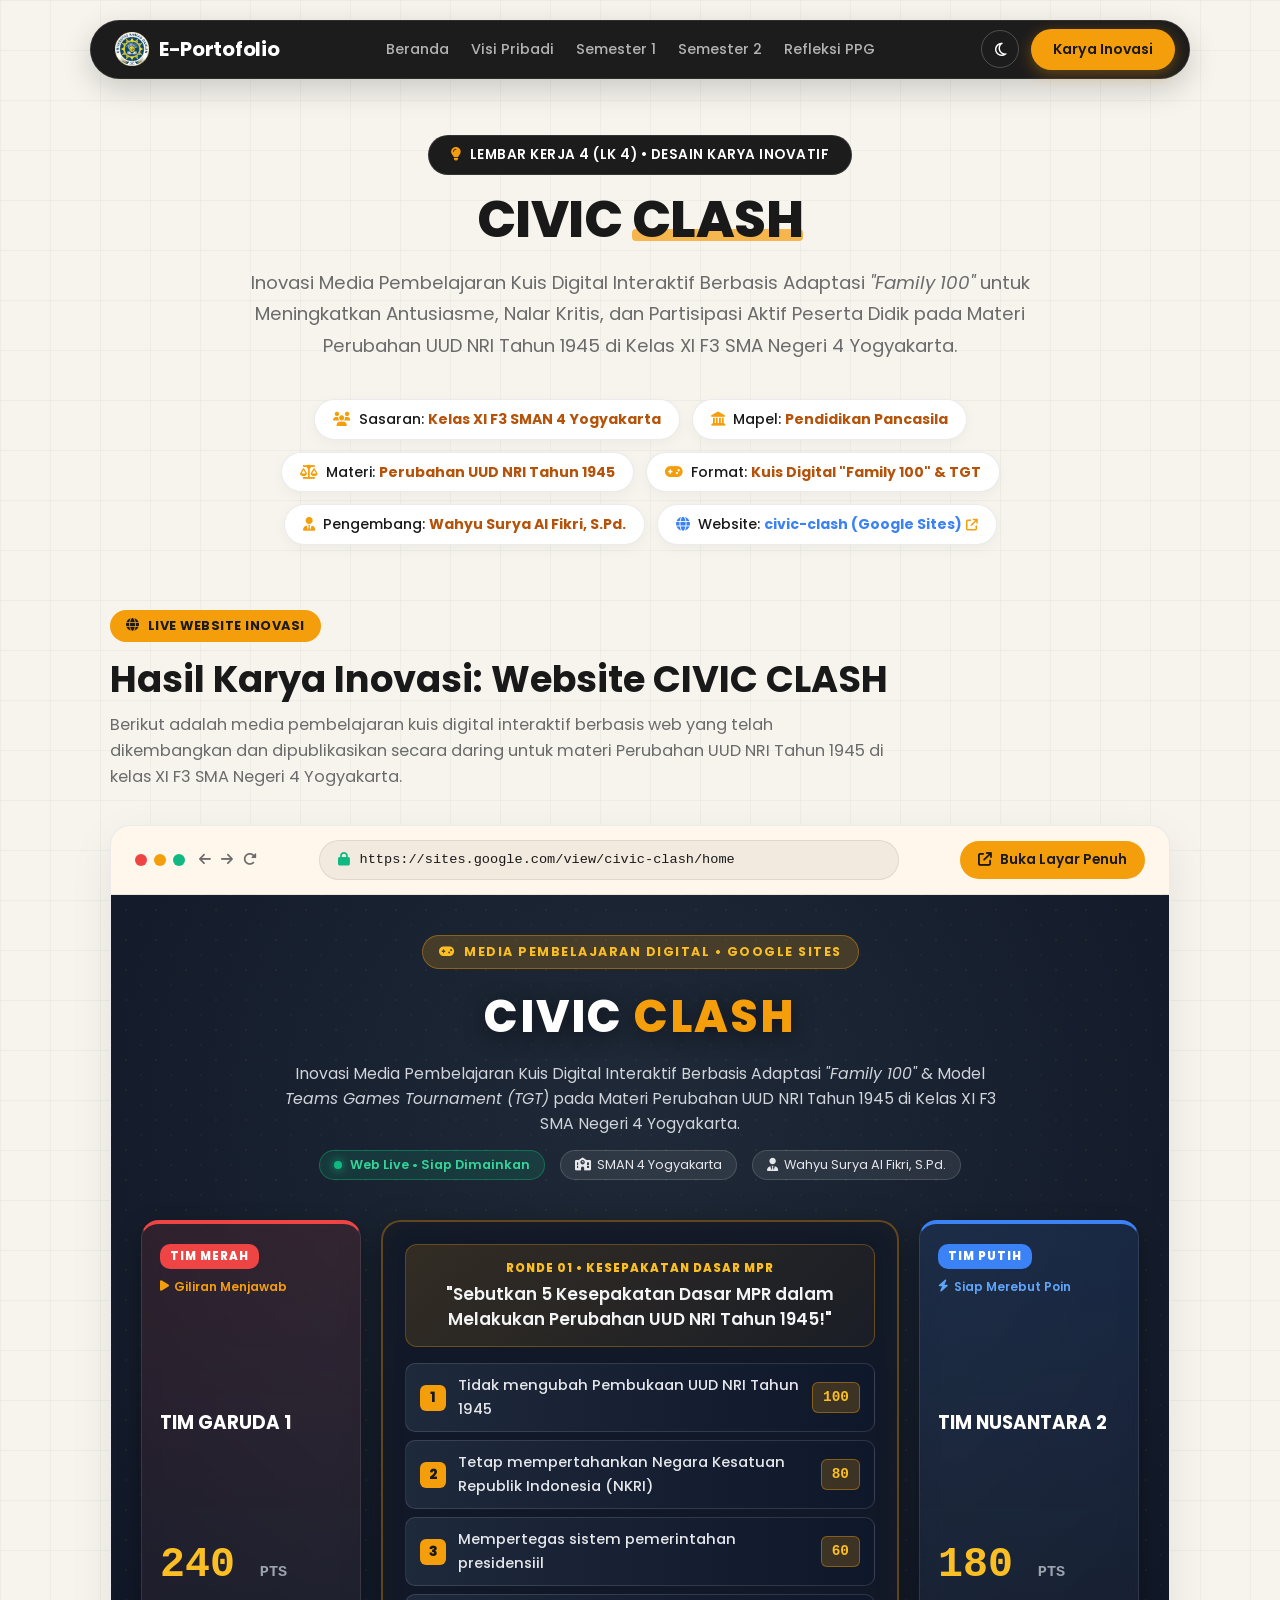
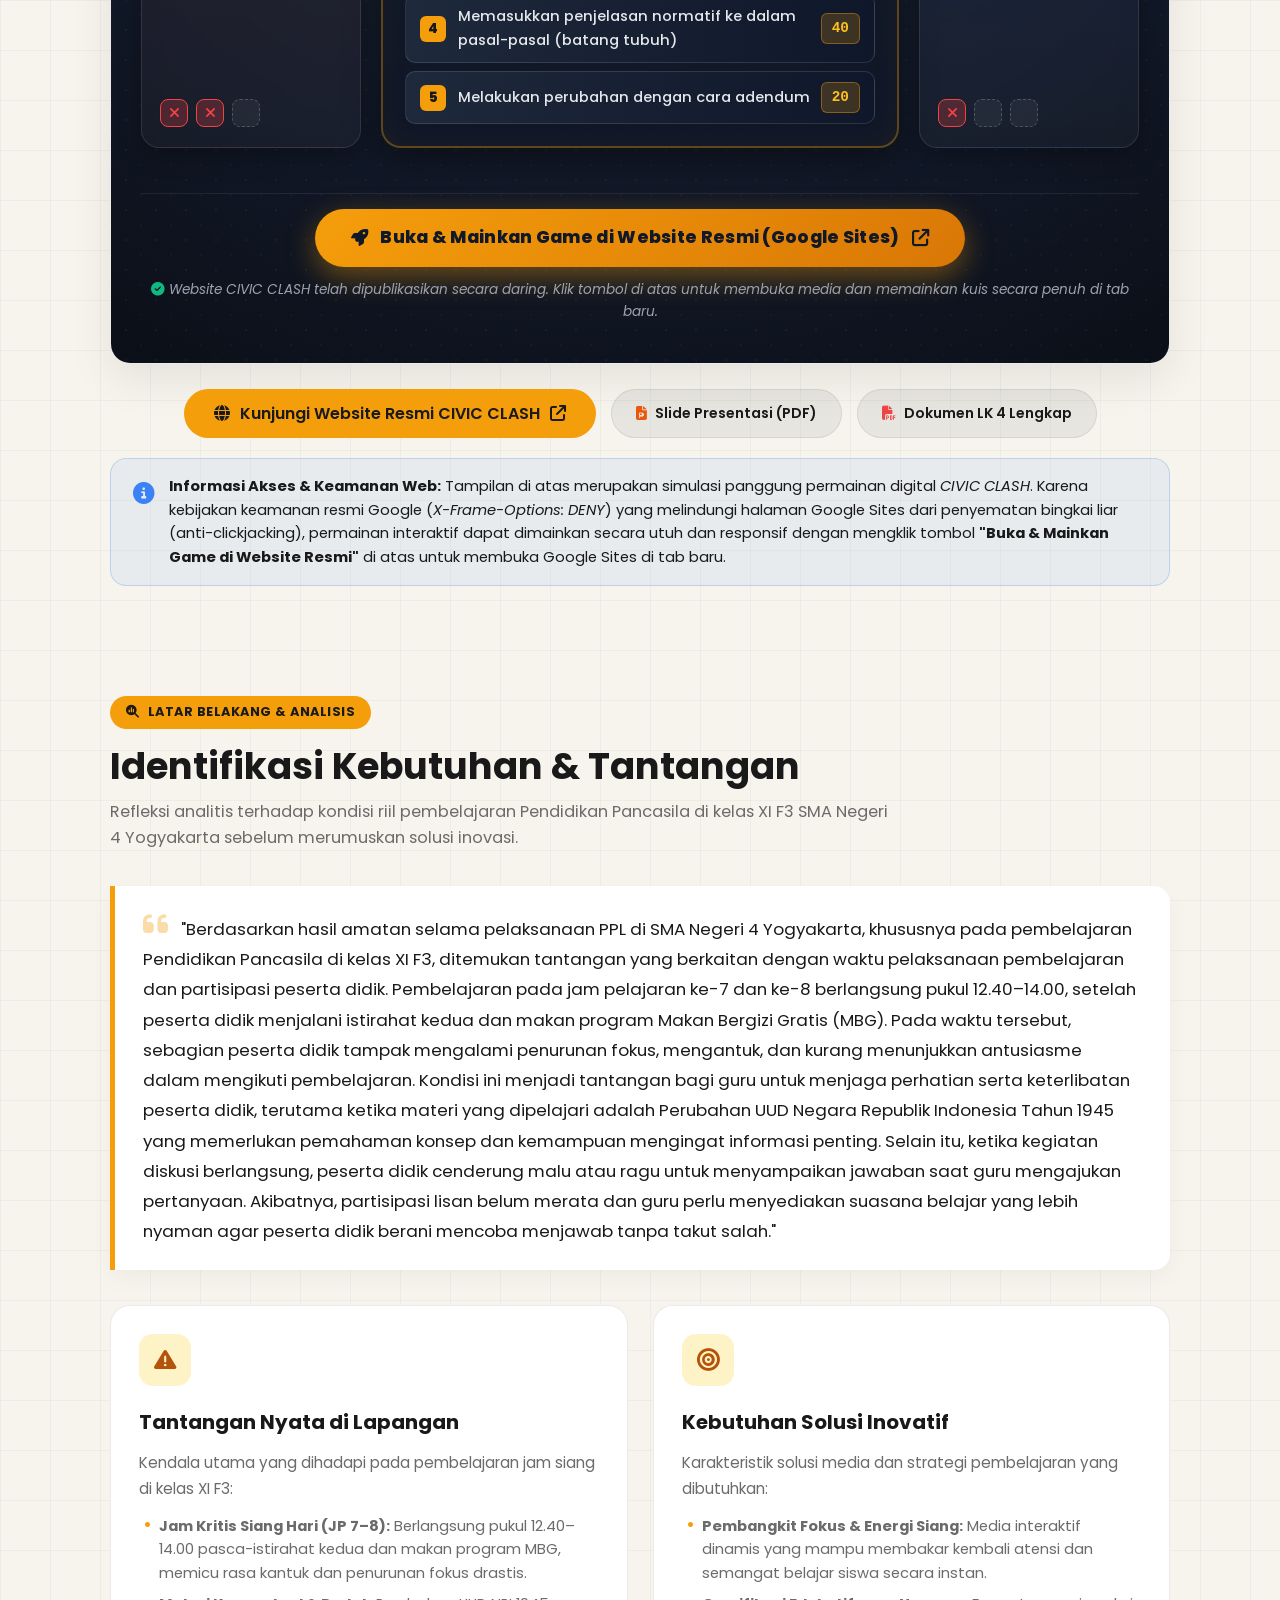
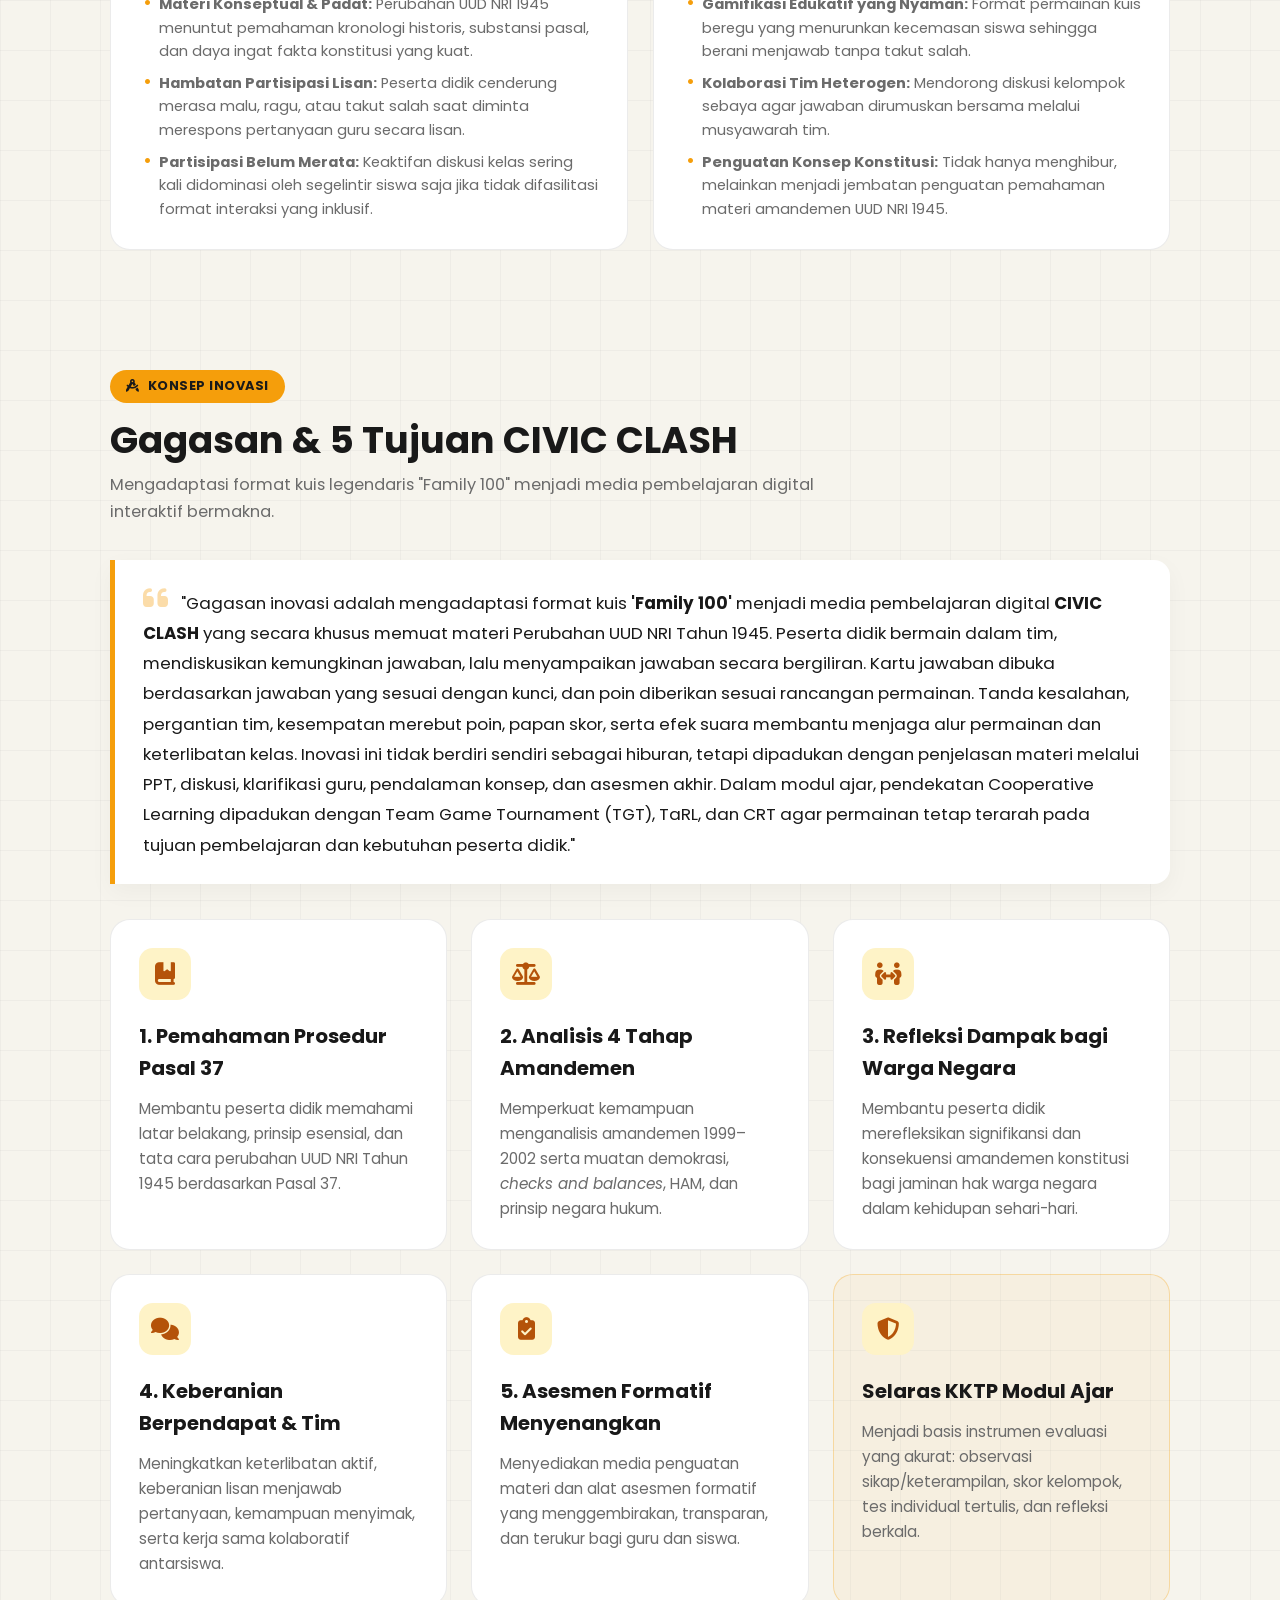
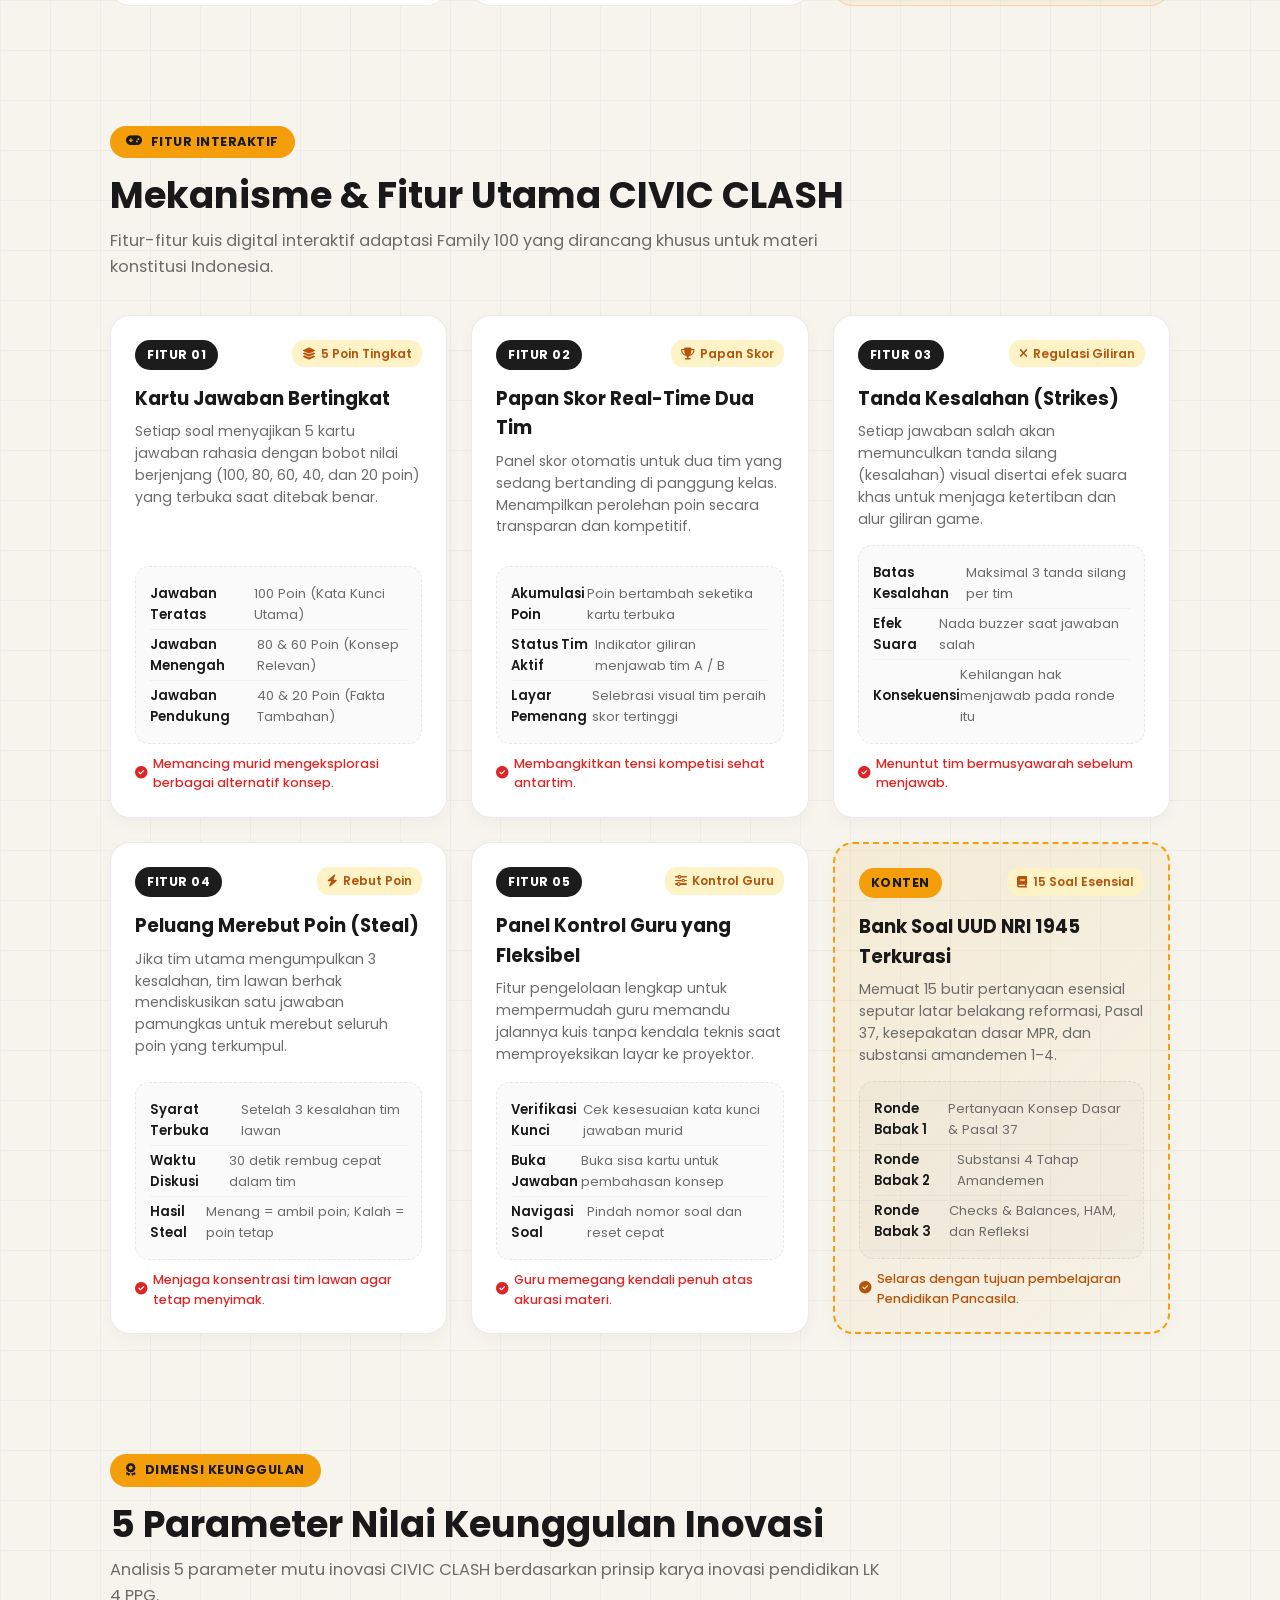
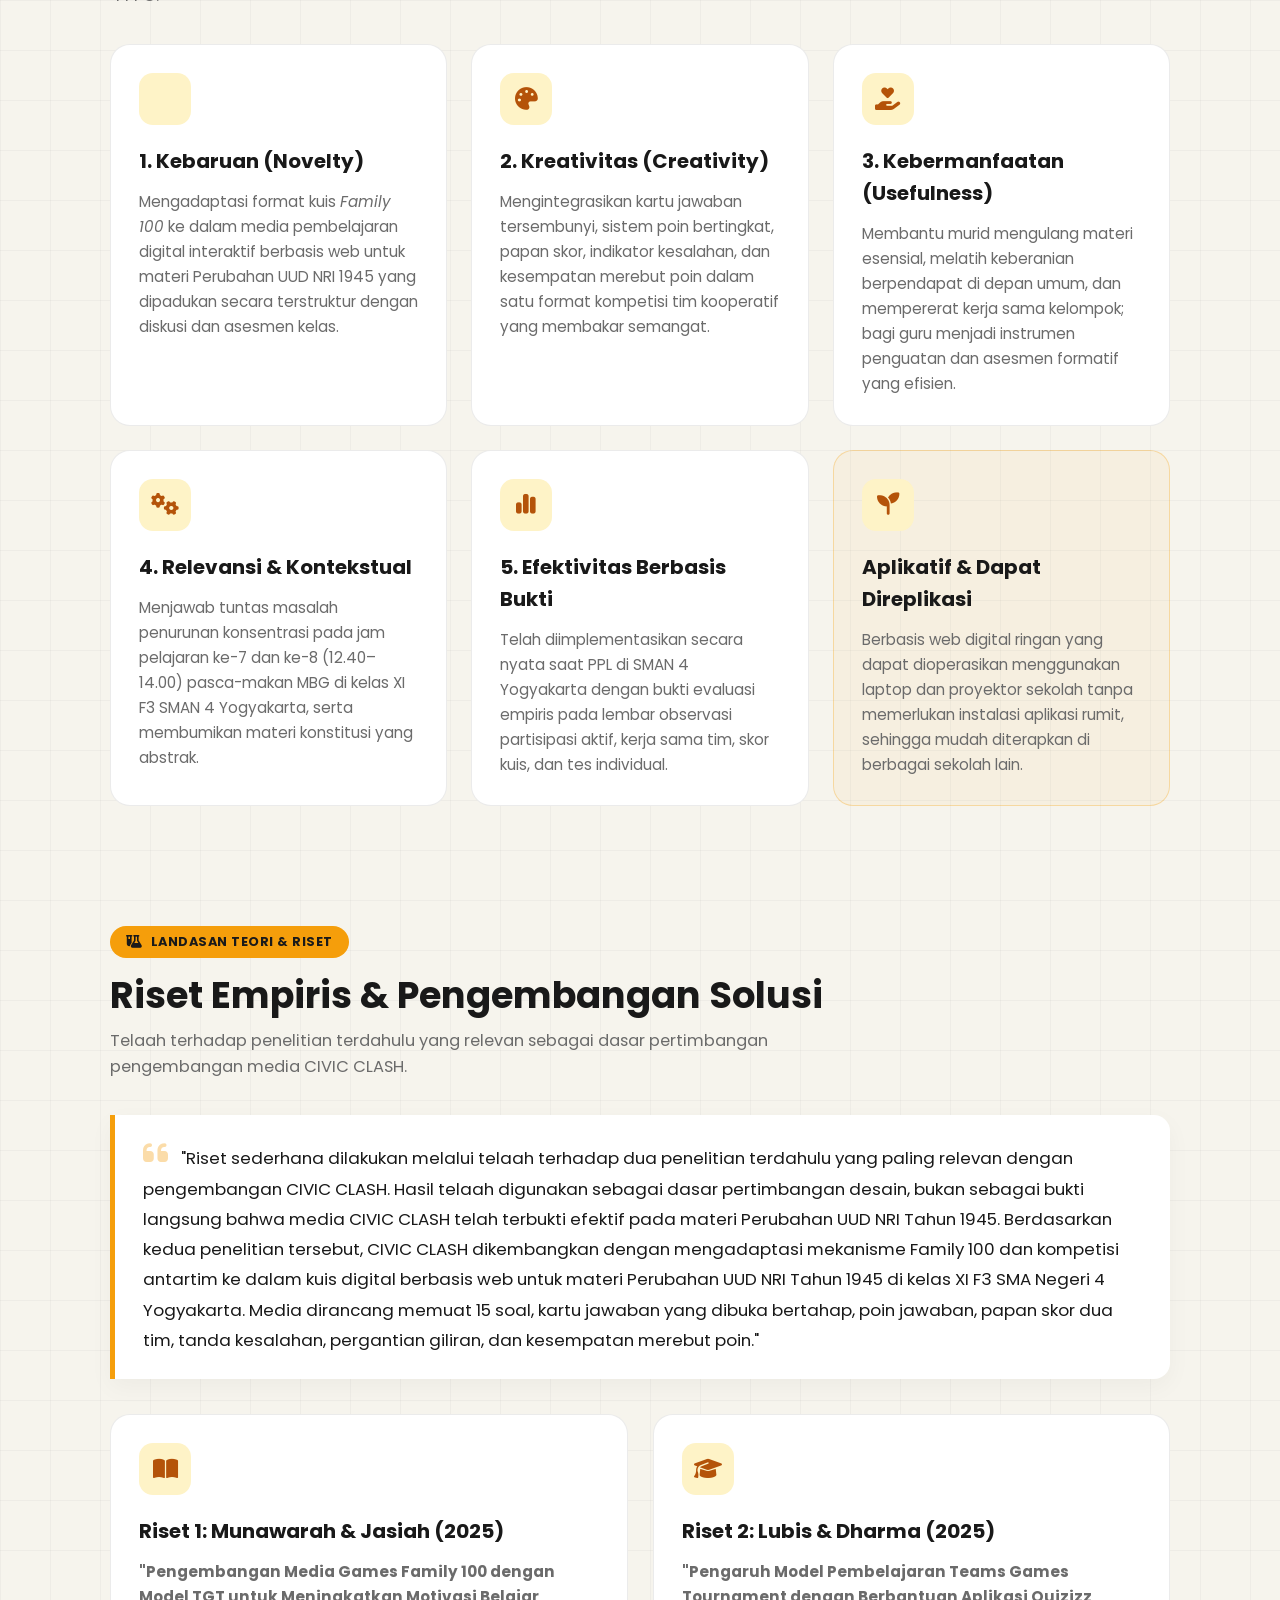
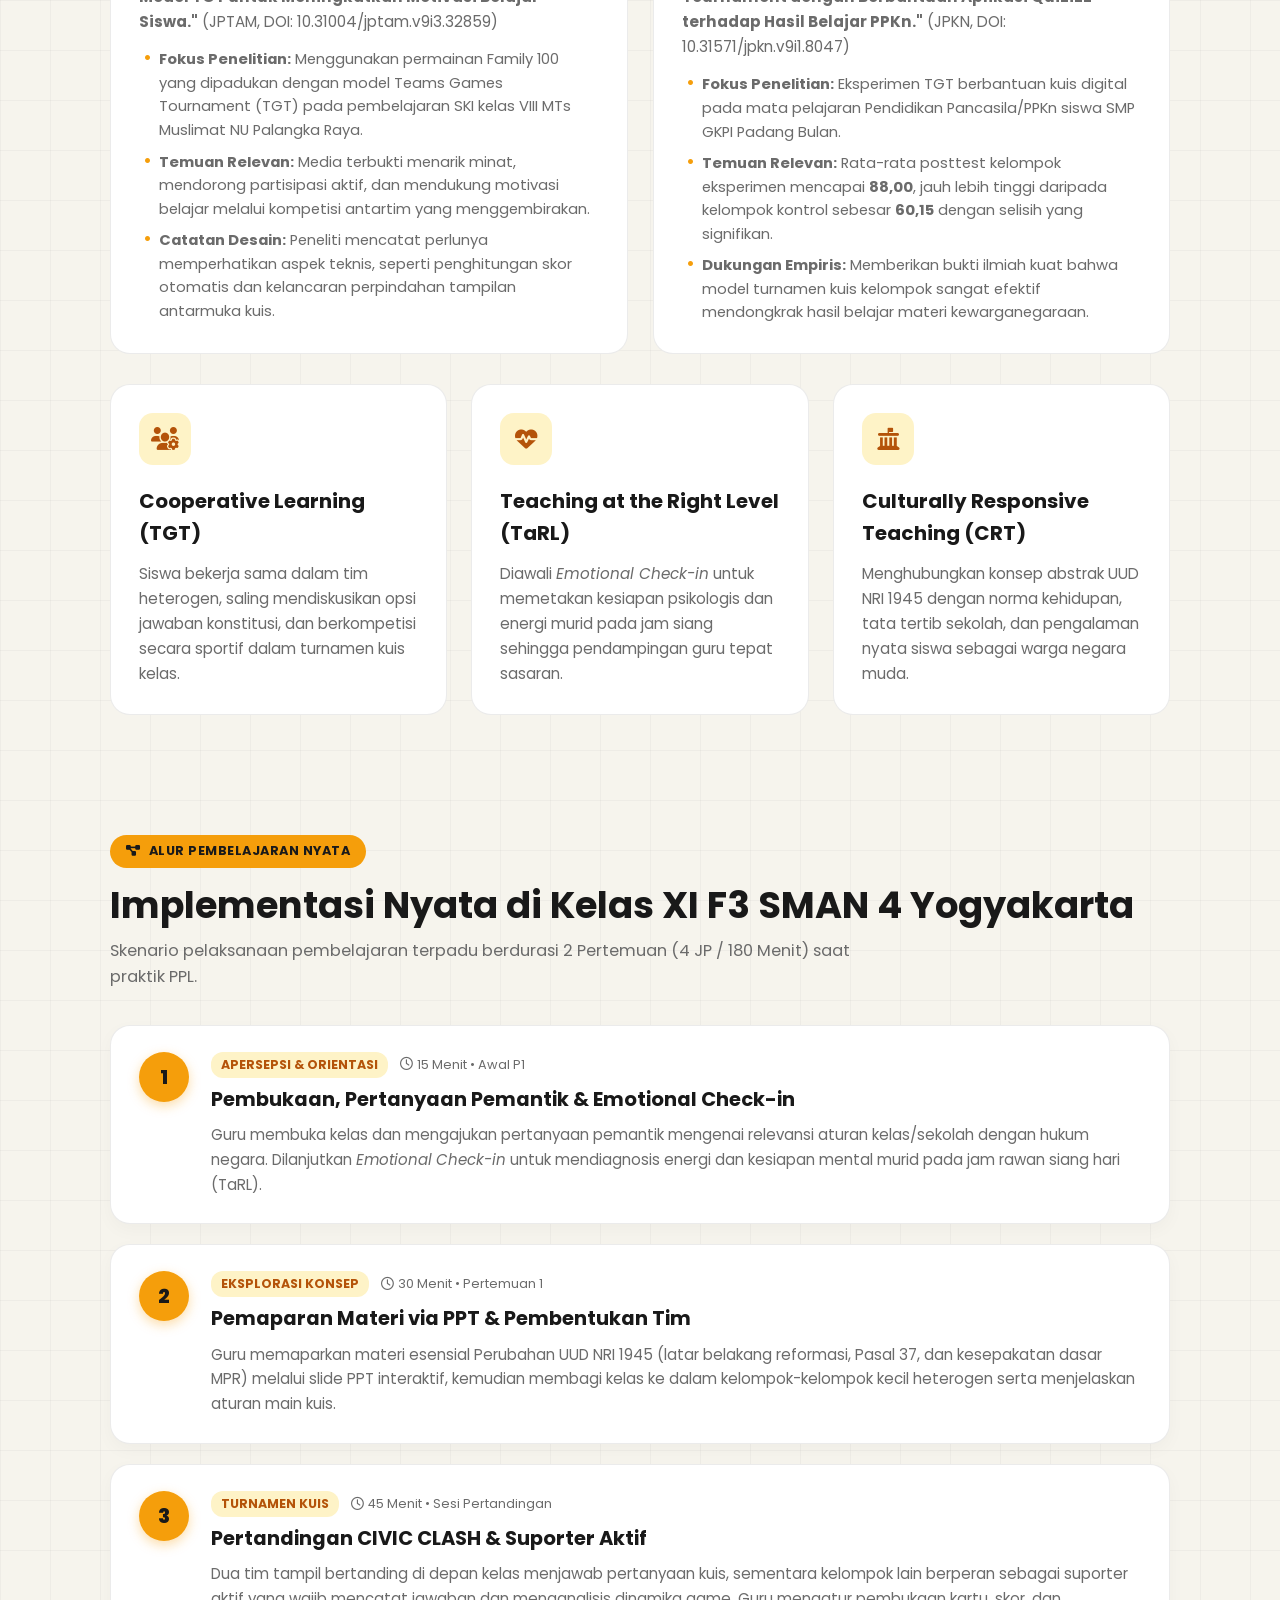
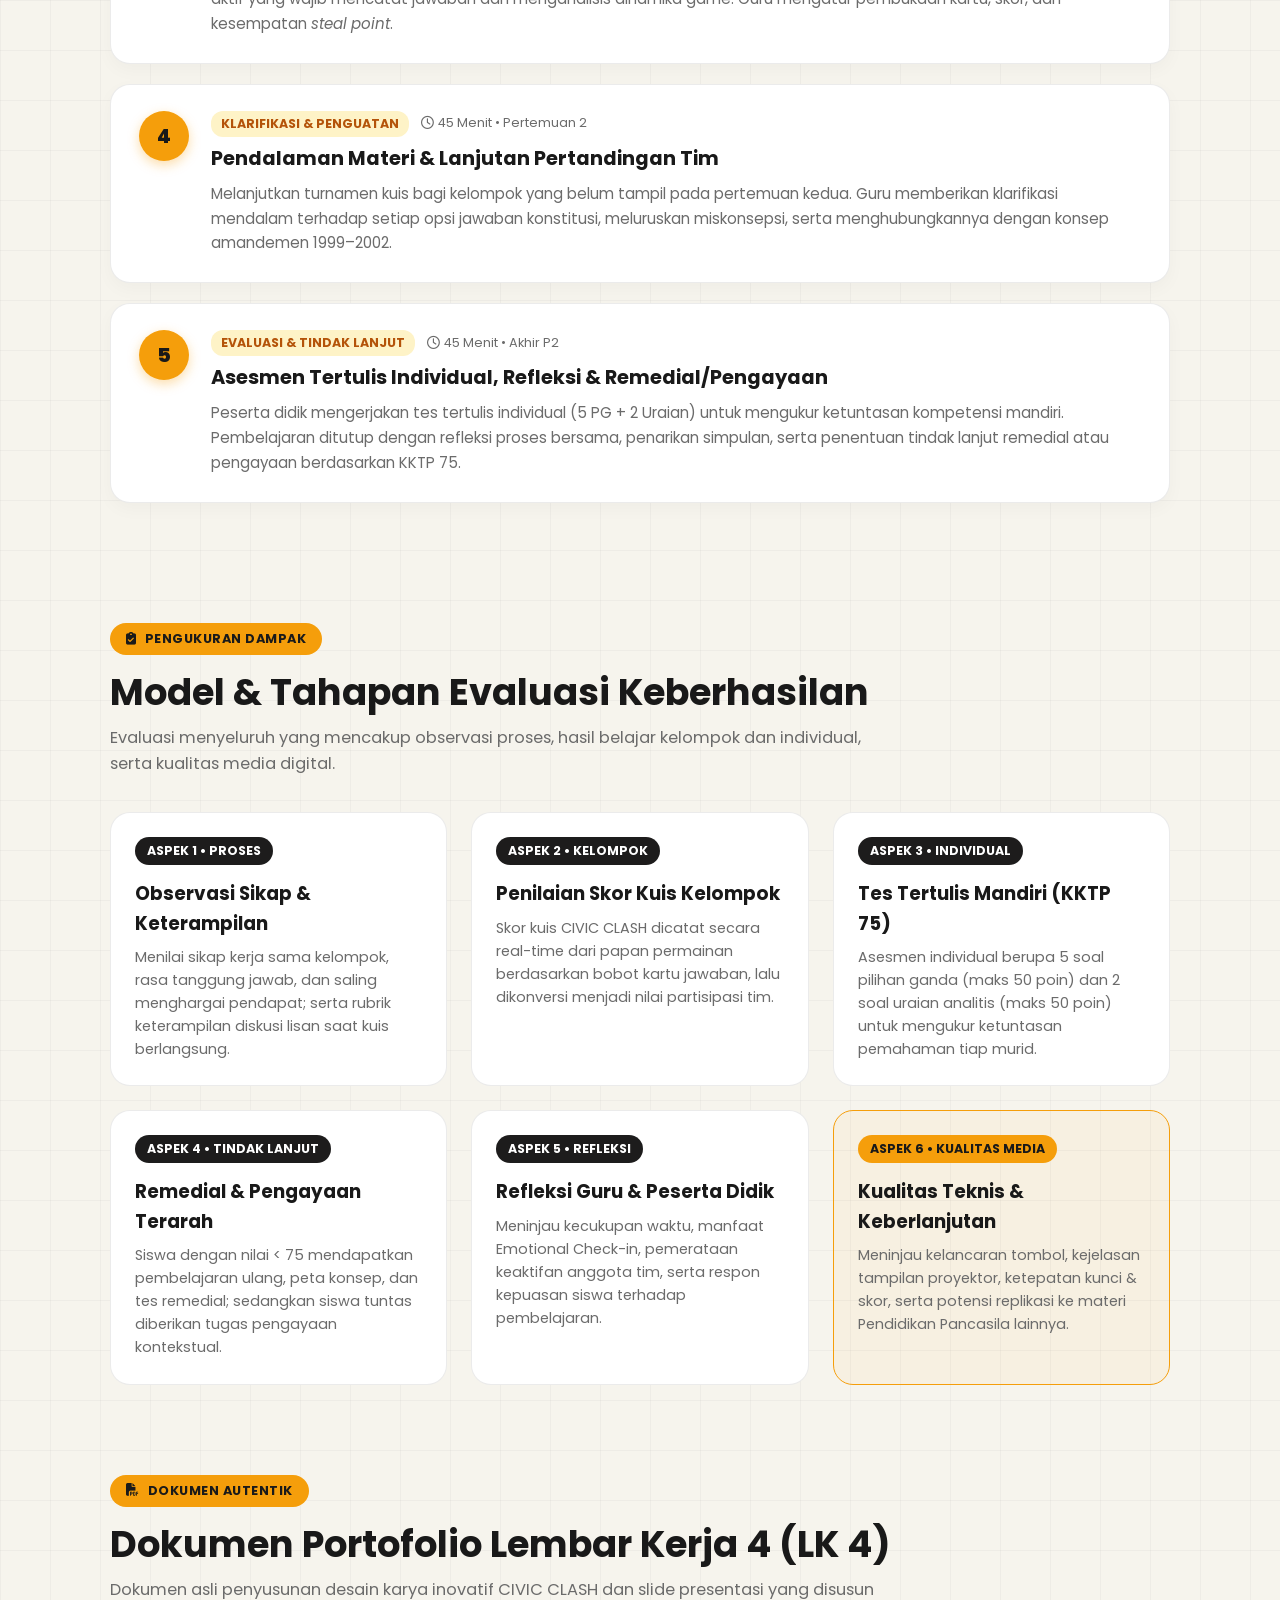
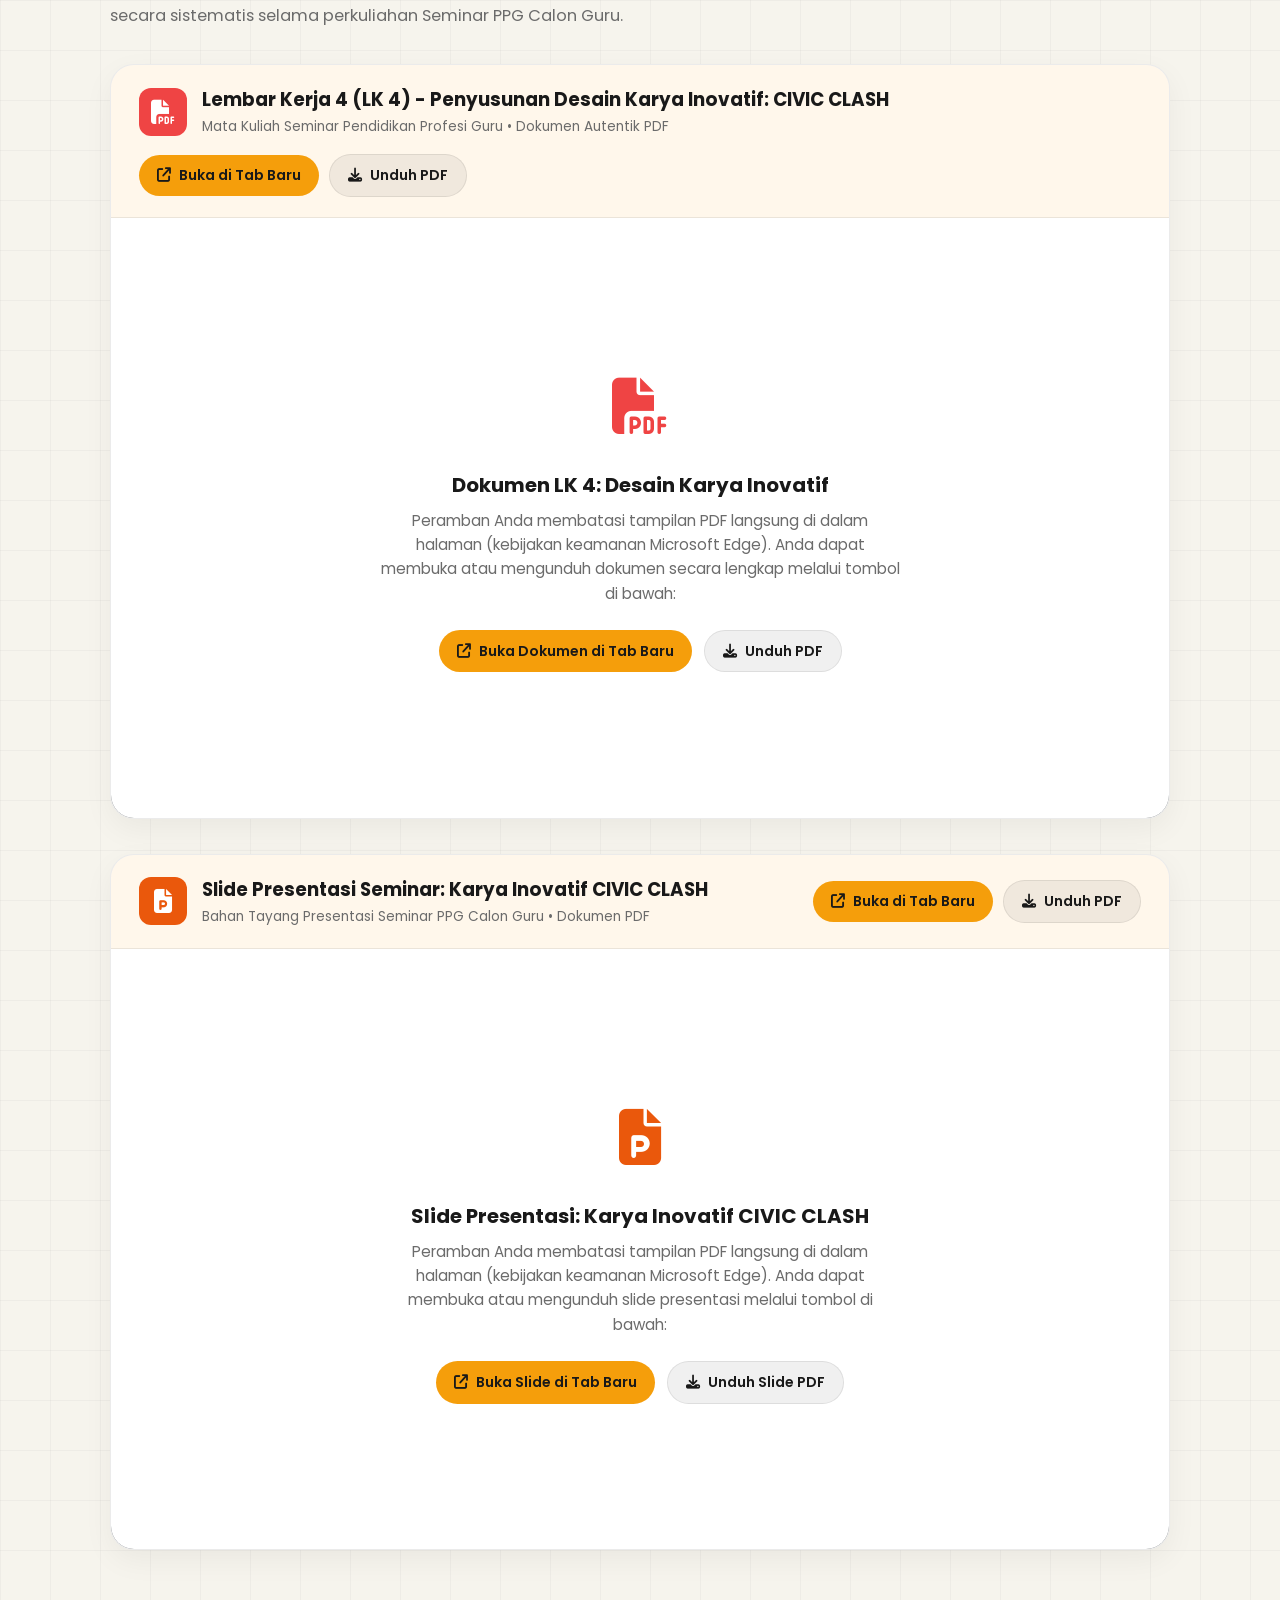
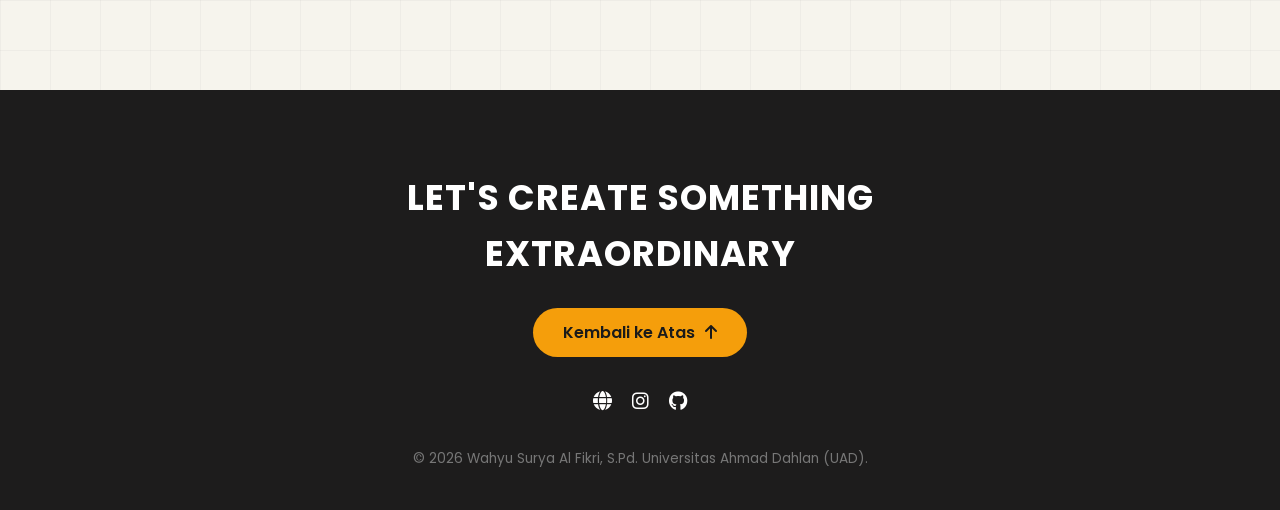
==== commit 9b04782e: "Update2" ====
--- a/karya.html
+++ b/karya.html
@@ -698,6 +698,7 @@
         <p>Dokumen asli penyusunan desain karya inovatif CIVIC CLASH dan slide presentasi yang disusun secara sistematis selama perkuliahan Seminar PPG Calon Guru.</p>
       </div>
 
+      <!-- LK 4 Doc Card -->
       <div class="doc-showcase-card reveal">
         <div class="doc-showcase-header">
           <div class="doc-title-group">
@@ -708,12 +709,26 @@
             </div>
           </div>
           <div class="doc-actions">
-            <a href="document/Karya Inovasi.pdf" target="_blank" class="doc-btn doc-btn-primary"> <i class="fa-solid fa-arrow-up-right-from-square"></i> Buka di Tab Baru </a>
-            <a href="document/Karya Inovasi.pdf" download="LK_4_Karya_Inovatif_Wahyu_Surya_Al_Fikri.pdf" class="doc-btn doc-btn-secondary"> <i class="fa-solid fa-download"></i> Unduh PDF </a>
+            <a href="document/Karya%20Inovasi.pdf" target="_blank" class="doc-btn doc-btn-primary"> <i class="fa-solid fa-arrow-up-right-from-square"></i> Buka di Tab Baru </a>
+            <a href="document/Karya%20Inovasi.pdf" download="LK_4_Karya_Inovatif_Wahyu_Surya_Al_Fikri.pdf" class="doc-btn doc-btn-secondary"> <i class="fa-solid fa-download"></i> Unduh PDF </a>
           </div>
         </div>
         <div class="doc-frame-wrap">
-          <iframe src="document/Karya Inovasi.pdf" class="doc-iframe" title="Dokumen LK 4 Desain Karya Inovatif - Wahyu Surya Al Fikri"></iframe>
+          <object data="document/Karya%20Inovasi.pdf#toolbar=1&navpanes=0" type="application/pdf" class="doc-iframe" title="Dokumen LK 4 Desain Karya Inovatif - Wahyu Surya Al Fikri">
+            <div class="pdf-fallback-card">
+              <div class="fallback-icon"><i class="fa-solid fa-file-pdf"></i></div>
+              <h4>Dokumen LK 4: Desain Karya Inovatif</h4>
+              <p>Peramban Anda membatasi tampilan PDF langsung di dalam halaman (kebijakan keamanan Microsoft Edge). Anda dapat membuka atau mengunduh dokumen secara lengkap melalui tombol di bawah:</p>
+              <div class="fallback-btns">
+                <a href="document/Karya%20Inovasi.pdf" target="_blank" class="doc-btn doc-btn-primary">
+                  <i class="fa-solid fa-arrow-up-right-from-square"></i> Buka Dokumen di Tab Baru
+                </a>
+                <a href="document/Karya%20Inovasi.pdf" download="LK_4_Karya_Inovatif_Wahyu_Surya_Al_Fikri.pdf" class="doc-btn doc-btn-secondary">
+                  <i class="fa-solid fa-download"></i> Unduh PDF
+                </a>
+              </div>
+            </div>
+          </object>
         </div>
       </div>
 
@@ -728,12 +743,26 @@
             </div>
           </div>
           <div class="doc-actions">
-            <a href="document/PPT Seminar PPG.pdf" target="_blank" class="doc-btn doc-btn-primary"> <i class="fa-solid fa-arrow-up-right-from-square"></i> Buka di Tab Baru </a>
-            <a href="document/PPT Seminar PPG.pdf" download="Slide_Presentasi_Karya_Inovatif_CIVIC_CLASH.pdf" class="doc-btn doc-btn-secondary"> <i class="fa-solid fa-download"></i> Unduh PDF </a>
+            <a href="document/PPT%20Seminar%20PPG.pdf" target="_blank" class="doc-btn doc-btn-primary"> <i class="fa-solid fa-arrow-up-right-from-square"></i> Buka di Tab Baru </a>
+            <a href="document/PPT%20Seminar%20PPG.pdf" download="Slide_Presentasi_Karya_Inovatif_CIVIC_CLASH.pdf" class="doc-btn doc-btn-secondary"> <i class="fa-solid fa-download"></i> Unduh PDF </a>
           </div>
         </div>
         <div class="doc-frame-wrap">
-          <iframe src="document/PPT Seminar PPG.pdf" class="doc-iframe" title="Slide Presentasi Karya Inovatif - Wahyu Surya Al Fikri"></iframe>
+          <object data="document/PPT%20Seminar%20PPG.pdf#toolbar=1&navpanes=0" type="application/pdf" class="doc-iframe" title="Slide Presentasi Karya Inovatif - Wahyu Surya Al Fikri">
+            <div class="pdf-fallback-card">
+              <div class="fallback-icon" style="color: #ea580c"><i class="fa-solid fa-file-powerpoint"></i></div>
+              <h4>Slide Presentasi: Karya Inovatif CIVIC CLASH</h4>
+              <p>Peramban Anda membatasi tampilan PDF langsung di dalam halaman (kebijakan keamanan Microsoft Edge). Anda dapat membuka atau mengunduh slide presentasi melalui tombol di bawah:</p>
+              <div class="fallback-btns">
+                <a href="document/PPT%20Seminar%20PPG.pdf" target="_blank" class="doc-btn doc-btn-primary">
+                  <i class="fa-solid fa-arrow-up-right-from-square"></i> Buka Slide di Tab Baru
+                </a>
+                <a href="document/PPT%20Seminar%20PPG.pdf" download="Slide_Presentasi_Karya_Inovatif_CIVIC_CLASH.pdf" class="doc-btn doc-btn-secondary">
+                  <i class="fa-solid fa-download"></i> Unduh Slide PDF
+                </a>
+              </div>
+            </div>
+          </object>
         </div>
       </div>
     </section>
--- a/css/karya.css
+++ b/css/karya.css
@@ -315,6 +315,50 @@
   height: 100%;
   border: none;
 }
+
+/* PDF FALLBACK CARD */
+.pdf-fallback-card {
+  width: 100%;
+  height: 100%;
+  min-height: 480px;
+  background-color: var(--box-bg);
+  display: flex;
+  flex-direction: column;
+  align-items: center;
+  justify-content: center;
+  text-align: center;
+  padding: 40px 24px;
+  box-sizing: border-box;
+}
+
+.pdf-fallback-card .fallback-icon {
+  font-size: 3.5rem;
+  color: #ef4444;
+  margin-bottom: 16px;
+}
+
+.pdf-fallback-card h4 {
+  font-size: 1.25rem;
+  font-weight: 700;
+  color: var(--text-dark);
+  margin-bottom: 8px;
+}
+
+.pdf-fallback-card p {
+  font-size: 0.95rem;
+  color: var(--text-gray);
+  max-width: 520px;
+  margin-bottom: 24px;
+  line-height: 1.6;
+}
+
+.pdf-fallback-card .fallback-btns {
+  display: flex;
+  gap: 12px;
+  flex-wrap: wrap;
+  justify-content: center;
+}
+
 
 /* --- CANVA SLIDE EMBED --- */
 .canva-embed-wrapper {
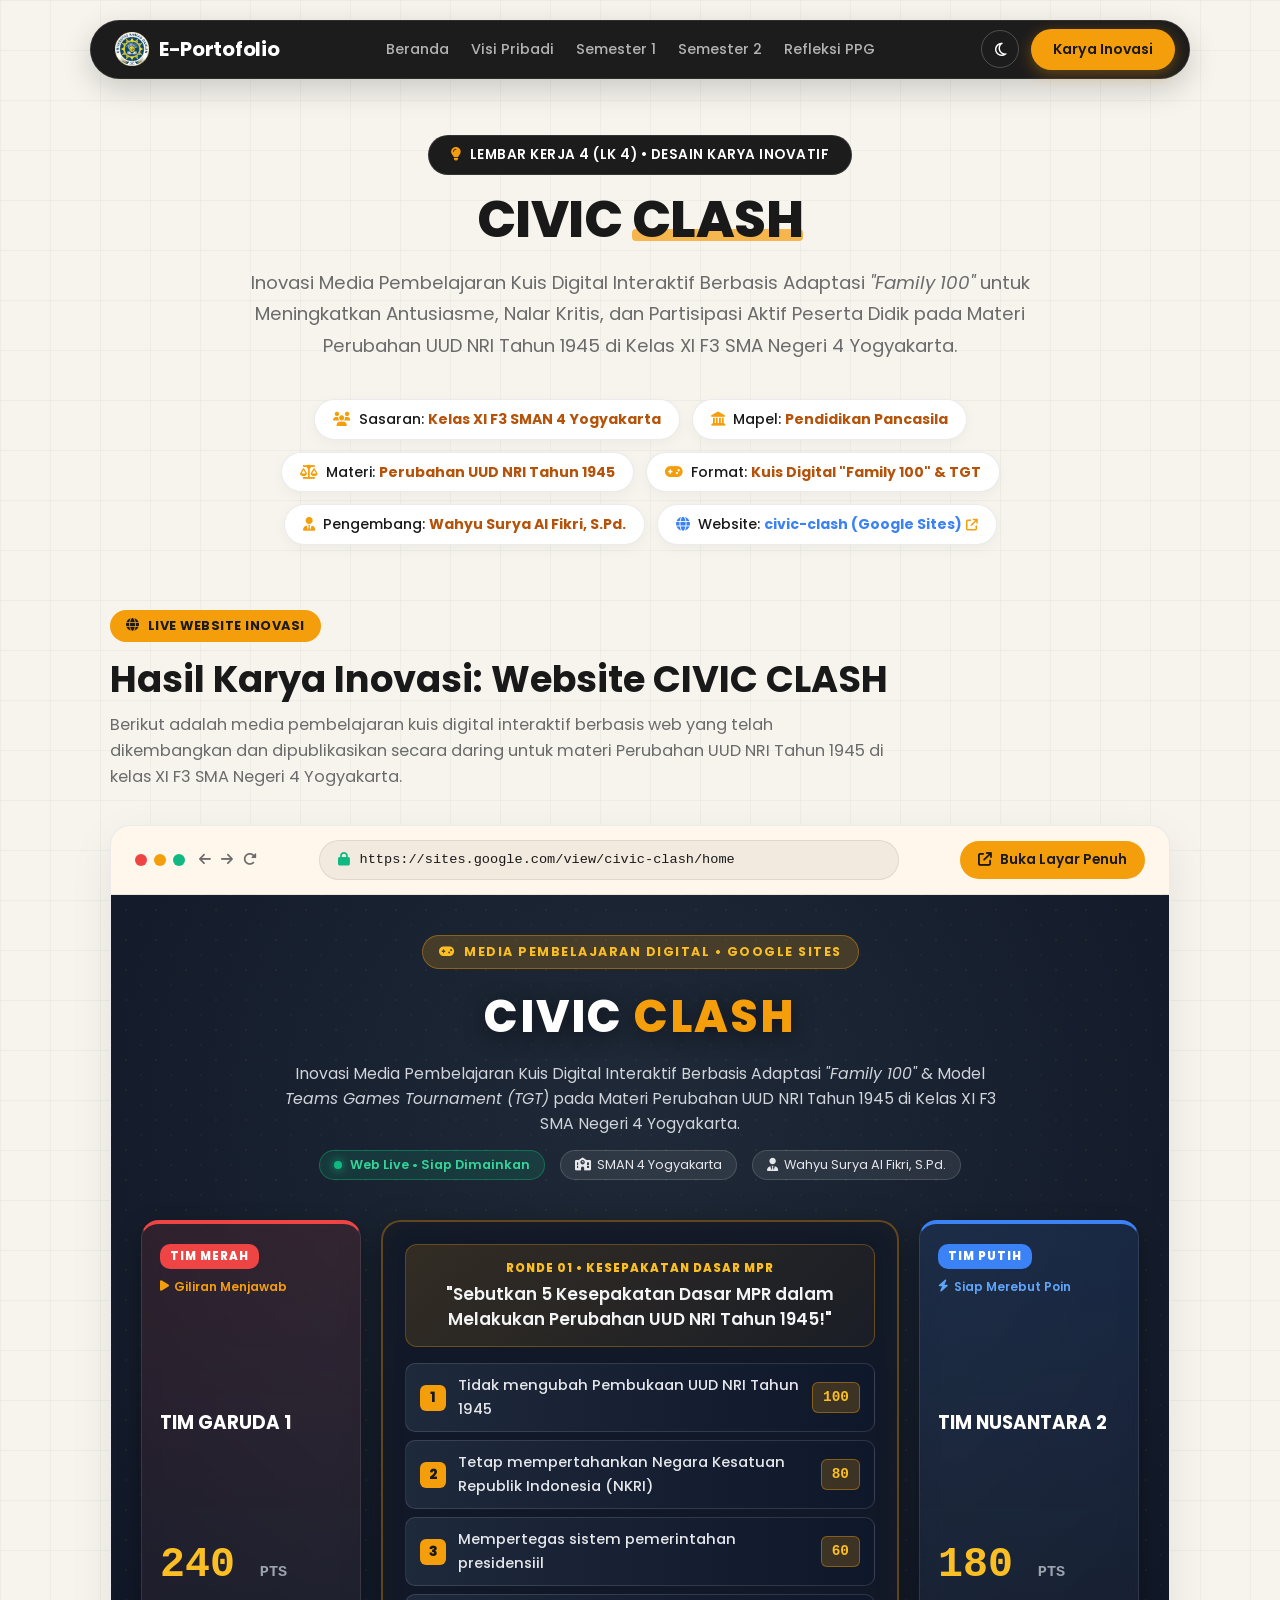
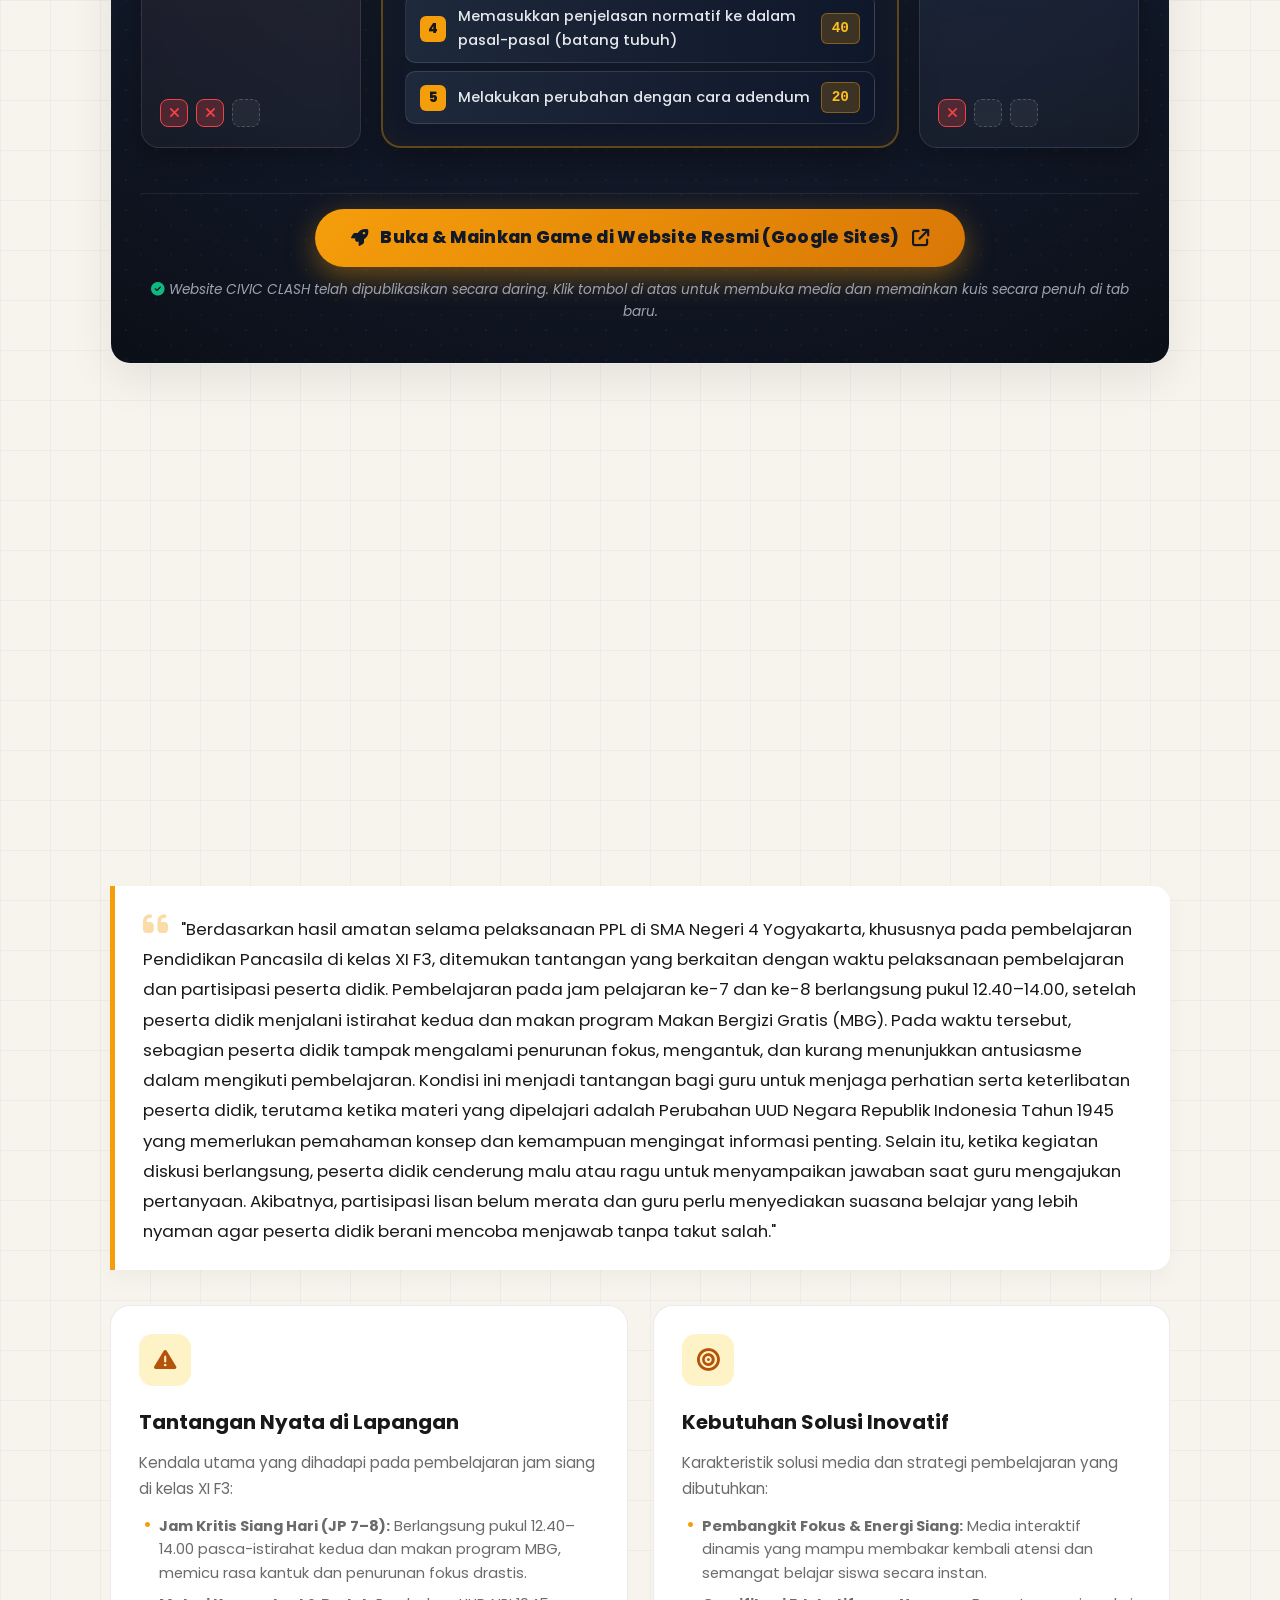
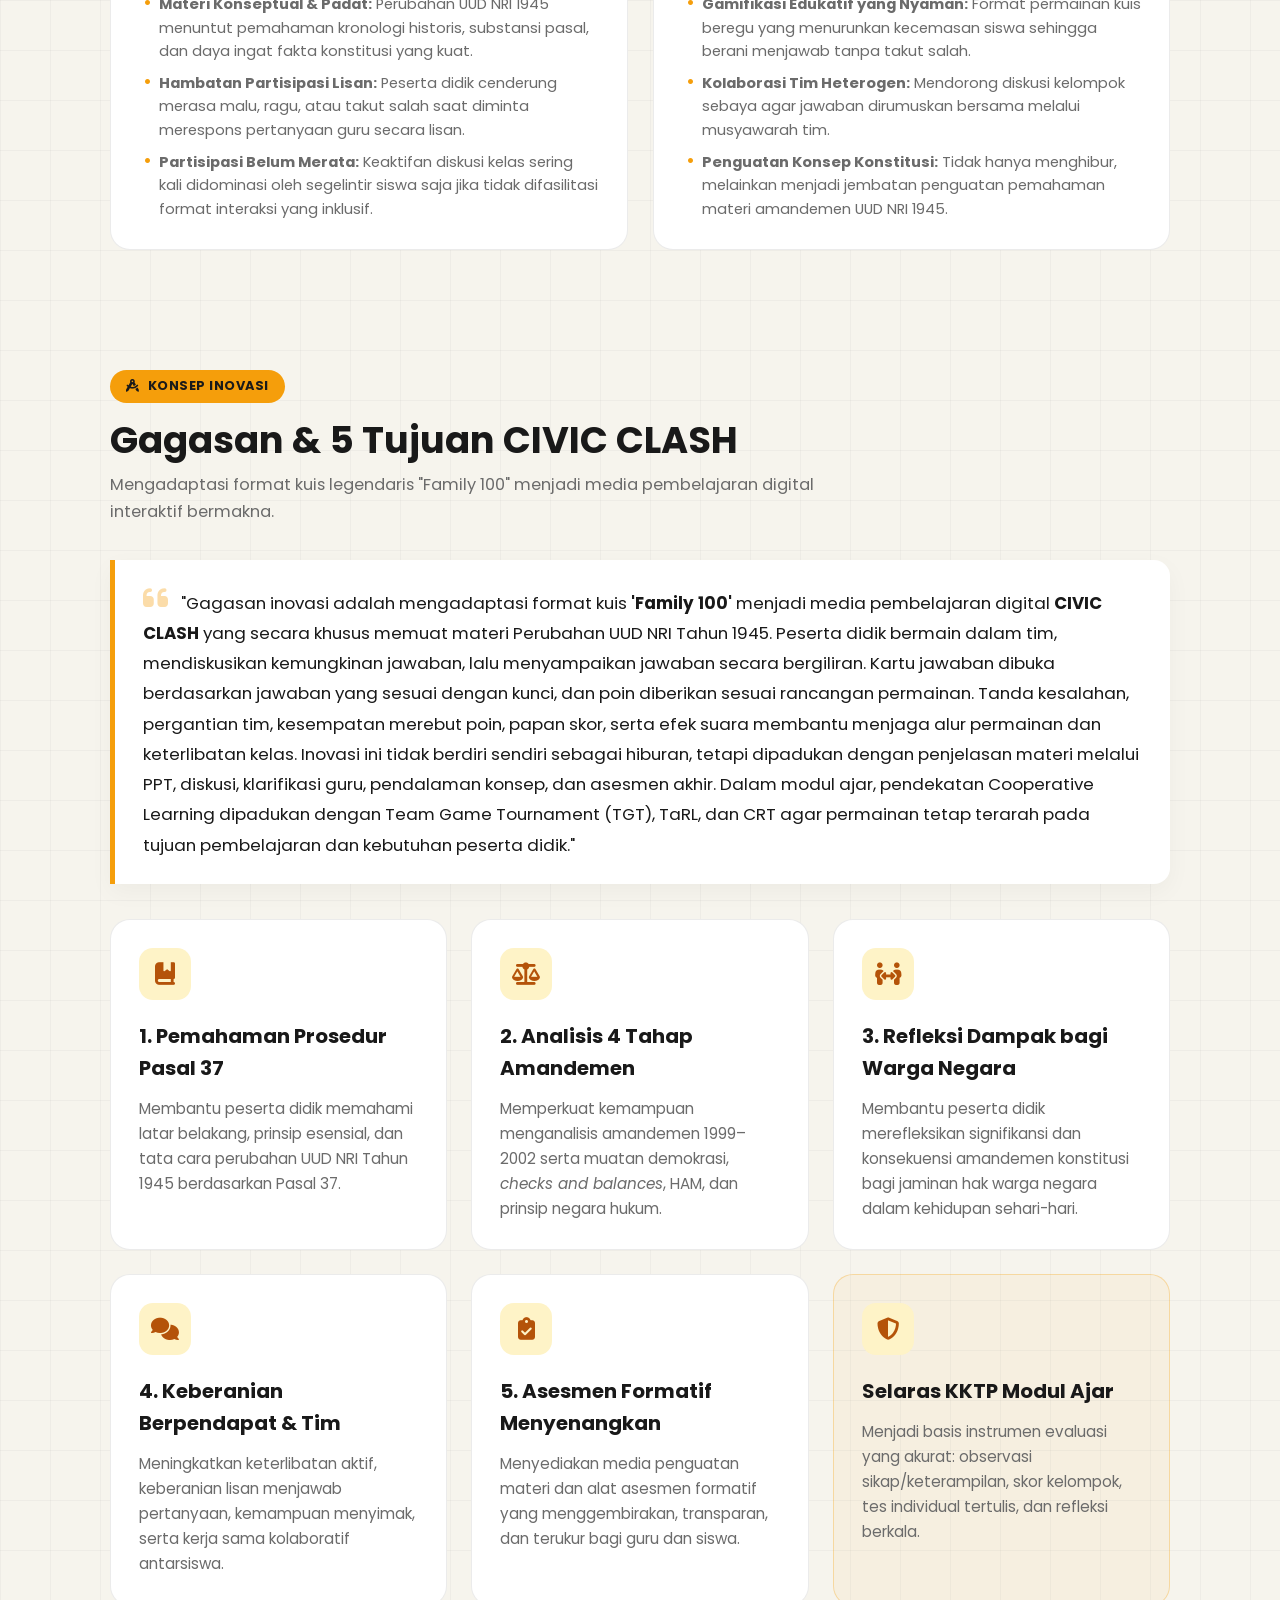
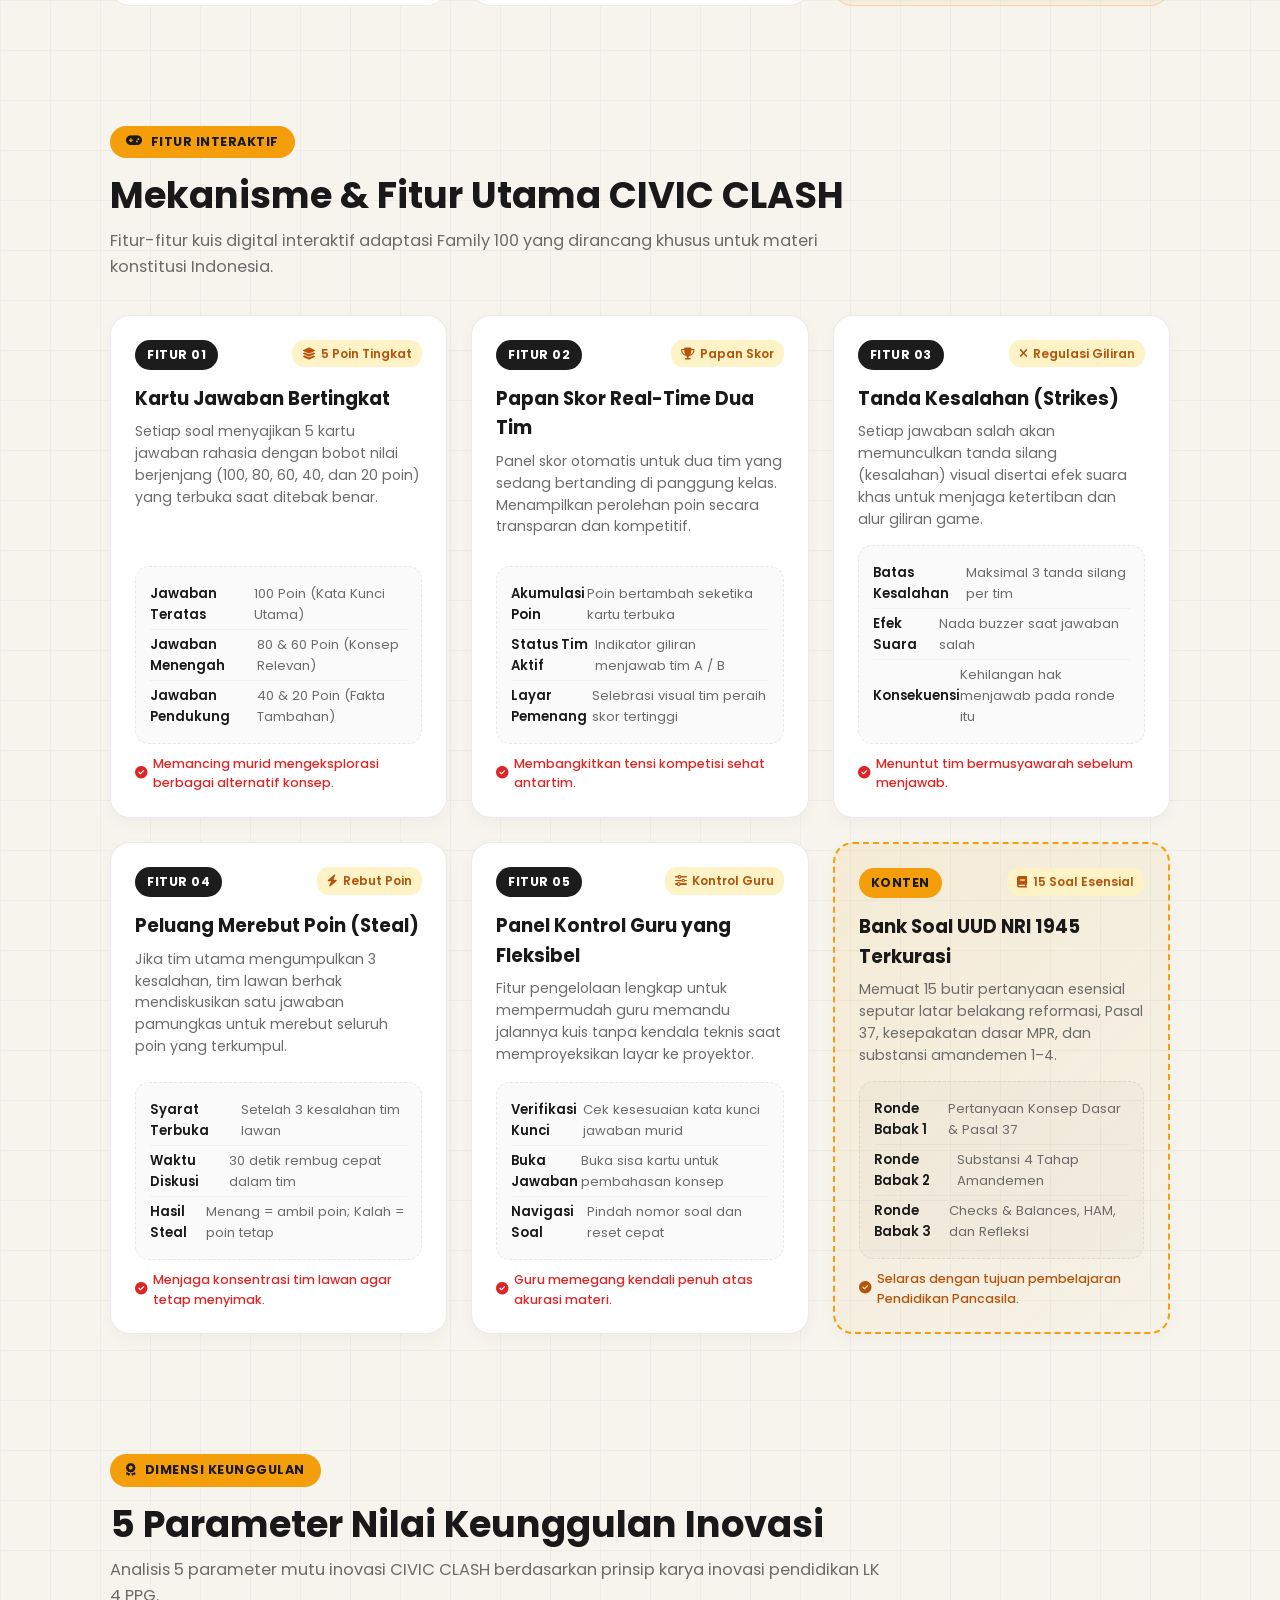
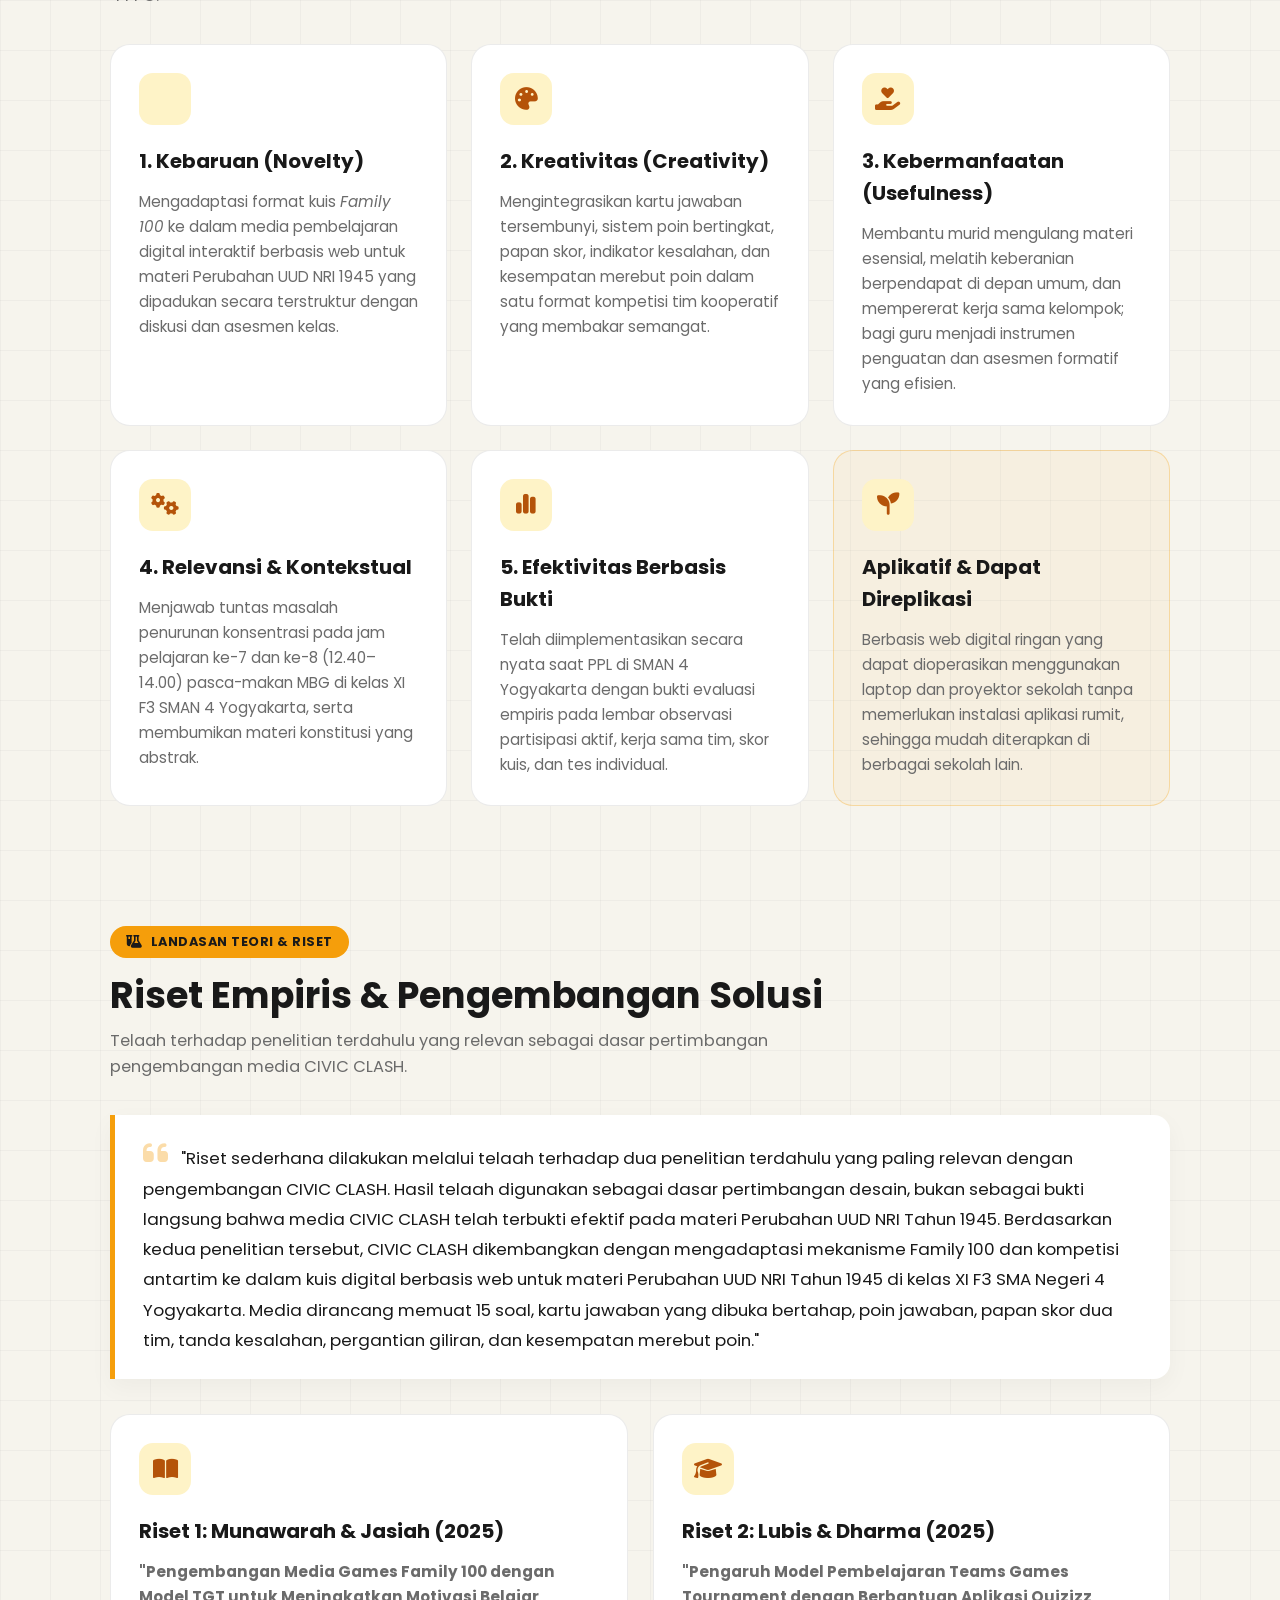
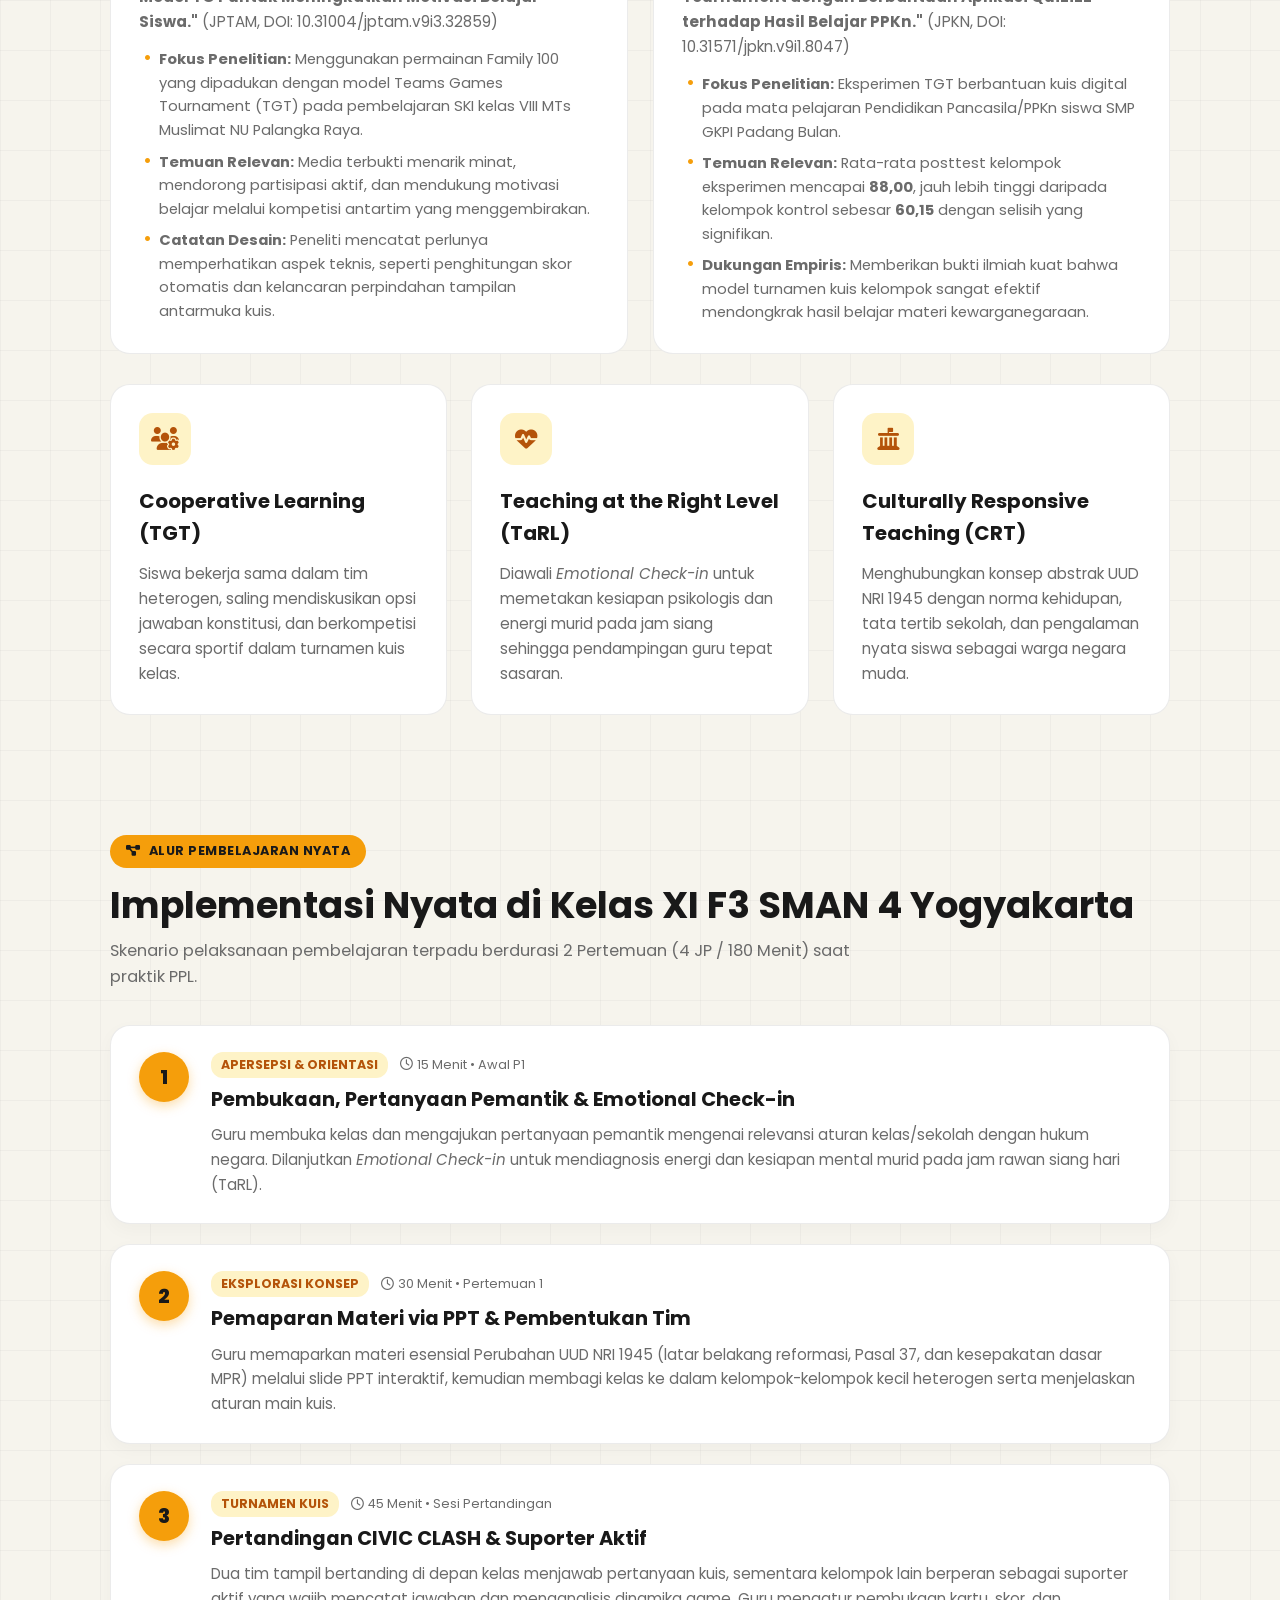
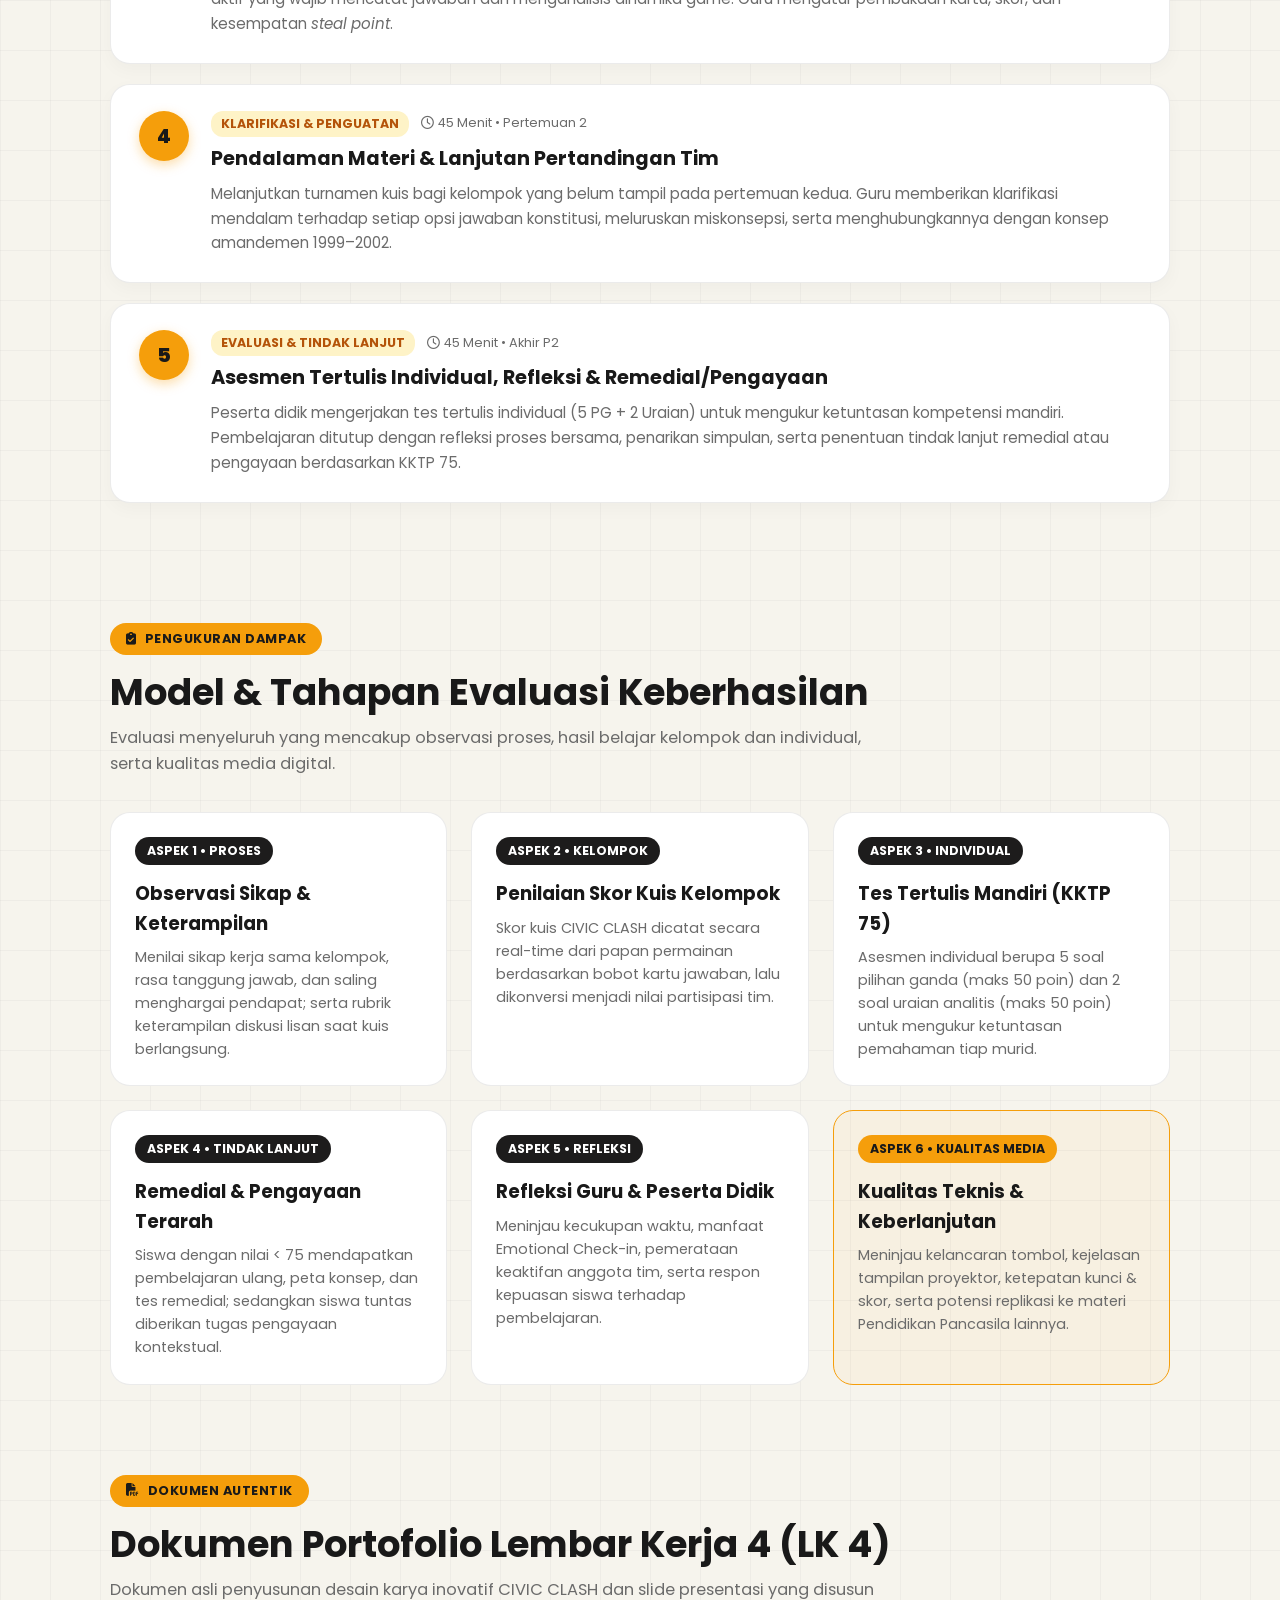
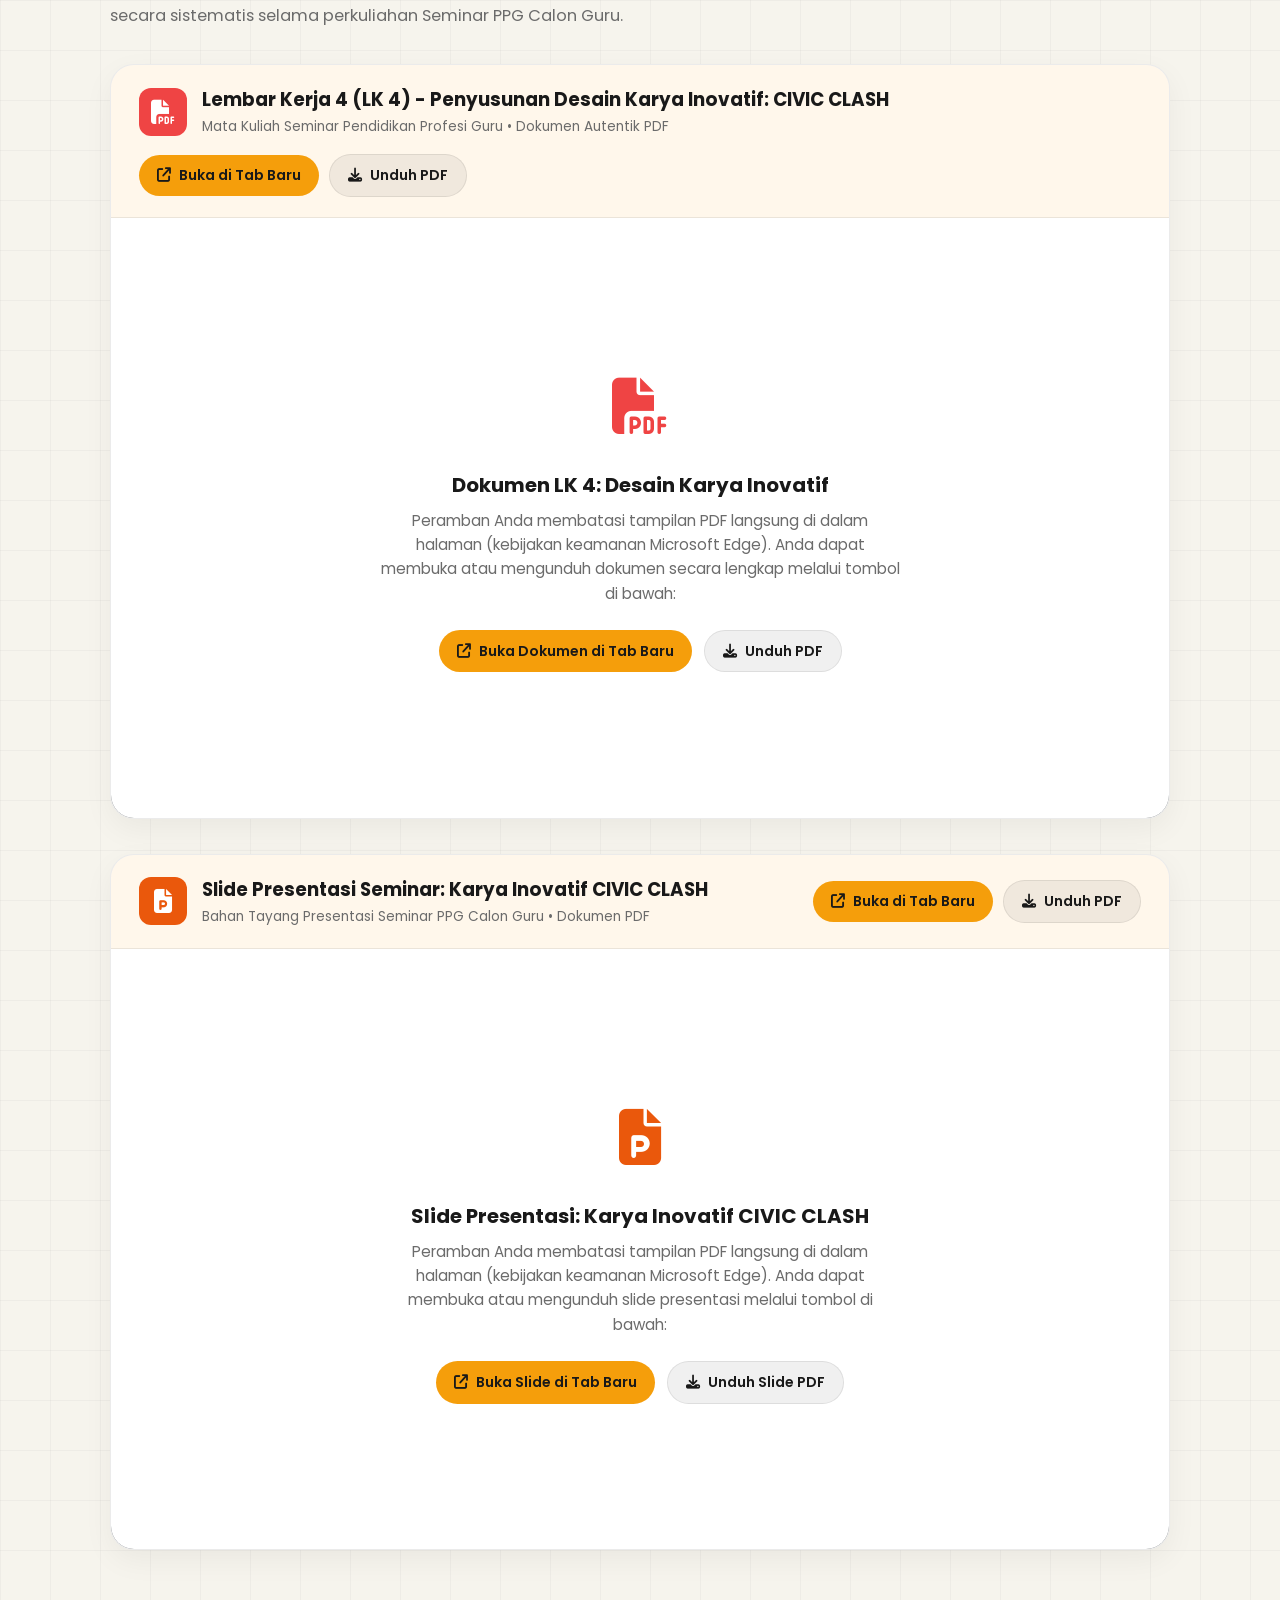
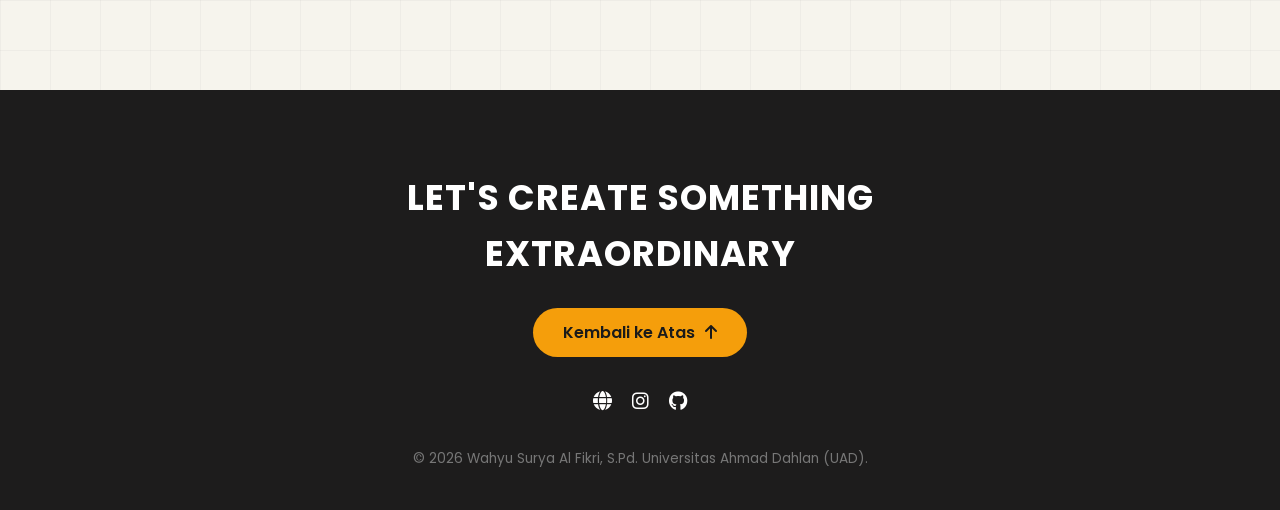
==== commit 83de423f: "Update3" ====
--- a/karya.html
+++ b/karya.html
@@ -22,7 +22,7 @@
           <img src="images/logo navbar.png" alt="Logo" class="nav-logo-img" />
           <span class="logo-text">E-Portofolio</span>
         </a>
-                <ul class="nav-links" id="navLinks">
+        <ul class="nav-links" id="navLinks">
           <li><a href="index.html">Beranda</a></li>
           <li><a href="visi.html">Visi Pribadi</a></li>
           <li><a href="sem1.html">Semester 1</a></li>
@@ -74,9 +74,9 @@
             <i class="fa-solid fa-user-tie"></i>
             <span>Pengembang: <strong>Wahyu Surya Al Fikri, S.Pd.</strong></span>
           </div>
-          <a href="https://sites.google.com/view/civic-clash/home" target="_blank" class="meta-chip" style="text-decoration: none; color: inherit; cursor: pointer; transition: all 0.2s ease;">
-            <i class="fa-solid fa-globe" style="color: #3b82f6;"></i>
-            <span>Website: <strong style="color: #3b82f6;">civic-clash (Google Sites)</strong> <i class="fa-solid fa-arrow-up-right-from-square" style="font-size: 0.75rem;"></i></span>
+          <a href="https://sites.google.com/view/civic-clash/home" target="_blank" class="meta-chip" style="text-decoration: none; color: inherit; cursor: pointer; transition: all 0.2s ease">
+            <i class="fa-solid fa-globe" style="color: #3b82f6"></i>
+            <span>Website: <strong style="color: #3b82f6">civic-clash (Google Sites)</strong> <i class="fa-solid fa-arrow-up-right-from-square" style="font-size: 0.75rem"></i></span>
           </a>
         </div>
       </div>
@@ -87,9 +87,7 @@
       <div class="section-header reveal">
         <div class="section-badge"><i class="fa-solid fa-globe"></i> Live Website Inovasi</div>
         <h2>Hasil Karya Inovasi: <span class="highlight">Website CIVIC CLASH</span></h2>
-        <p>
-          Berikut adalah media pembelajaran kuis digital interaktif berbasis web yang telah dikembangkan dan dipublikasikan secara daring untuk materi Perubahan UUD NRI Tahun 1945 di kelas XI F3 SMA Negeri 4 Yogyakarta.
-        </p>
+        <p>Berikut adalah media pembelajaran kuis digital interaktif berbasis web yang telah dikembangkan dan dipublikasikan secara daring untuk materi Perubahan UUD NRI Tahun 1945 di kelas XI F3 SMA Negeri 4 Yogyakarta.</p>
       </div>
 
       <!-- Browser Mockup Window -->
@@ -112,13 +110,11 @@
             <span class="url-text">https://sites.google.com/view/civic-clash/home</span>
           </div>
           <div class="browser-actions">
-            <a href="https://sites.google.com/view/civic-clash/home" target="_blank" class="browser-open-btn">
-              <i class="fa-solid fa-arrow-up-right-from-square"></i> Buka Layar Penuh
-            </a>
-          </div>
-        </div>
-
-        <div class="browser-frame-wrap" style="height: auto; min-height: unset; background: transparent;">
+            <a href="https://sites.google.com/view/civic-clash/home" target="_blank" class="browser-open-btn"> <i class="fa-solid fa-arrow-up-right-from-square"></i> Buka Layar Penuh </a>
+          </div>
+        </div>
+
+        <div class="browser-frame-wrap" style="height: auto; min-height: unset; background: transparent">
           <div class="app-showcase-container">
             <!-- App Hero Banner -->
             <div class="app-hero-banner">
@@ -208,7 +204,7 @@
                 <i class="fa-solid fa-rocket"></i> Buka &amp; Mainkan Game di Website Resmi (Google Sites) <i class="fa-solid fa-arrow-up-right-from-square"></i>
               </a>
               <p class="launch-footnote">
-                <i class="fa-solid fa-circle-check" style="color: #10b981;"></i> <em>Website CIVIC CLASH telah dipublikasikan secara daring. Klik tombol di atas untuk membuka media dan memainkan kuis secara penuh di tab baru.</em>
+                <i class="fa-solid fa-circle-check" style="color: #10b981"></i> <em>Website CIVIC CLASH telah dipublikasikan secara daring. Klik tombol di atas untuk membuka media dan memainkan kuis secara penuh di tab baru.</em>
               </p>
             </div>
           </div>
@@ -217,15 +213,16 @@
 
       <!-- Quick Action Buttons -->
       <div style="display: flex; gap: 15px; flex-wrap: wrap; align-items: center; justify-content: center; margin-top: 25px" class="reveal">
-        <a href="https://sites.google.com/view/civic-clash/home" target="_blank" class="btn-primary" style="display: inline-flex; align-items: center; gap: 10px; padding: 12px 30px; font-size: 1rem; border-radius: 50px; text-decoration: none">
+        <a
+          href="https://sites.google.com/view/civic-clash/home"
+          target="_blank"
+          class="btn-primary"
+          style="display: inline-flex; align-items: center; gap: 10px; padding: 12px 30px; font-size: 1rem; border-radius: 50px; text-decoration: none"
+        >
           <i class="fa-solid fa-globe"></i> Kunjungi Website Resmi CIVIC CLASH <i class="fa-solid fa-arrow-up-right-from-square"></i>
         </a>
-        <a href="document/PPT Seminar PPG.pdf" target="_blank" class="doc-btn doc-btn-secondary" style="padding: 12px 24px; border-radius: 50px">
-          <i class="fa-solid fa-file-powerpoint" style="color: #ea580c"></i> Slide Presentasi (PDF)
-        </a>
-        <a href="#dokumen-lk4" class="doc-btn doc-btn-secondary" style="padding: 12px 24px; border-radius: 50px">
-          <i class="fa-solid fa-file-pdf" style="color: #ef4444"></i> Dokumen LK 4 Lengkap
-        </a>
+        <a href="document/PPT Seminar PPG.pdf" target="_blank" class="doc-btn doc-btn-secondary" style="padding: 12px 24px; border-radius: 50px"> <i class="fa-solid fa-file-powerpoint" style="color: #ea580c"></i> Slide Presentasi (PDF) </a>
+        <a href="#dokumen-lk4" class="doc-btn doc-btn-secondary" style="padding: 12px 24px; border-radius: 50px"> <i class="fa-solid fa-file-pdf" style="color: #ef4444"></i> Dokumen LK 4 Lengkap </a>
       </div>
 
       <!-- Browser Notice Box -->
@@ -233,7 +230,9 @@
         <div class="notice-icon"><i class="fa-solid fa-circle-info"></i></div>
         <div class="notice-text">
           <p>
-            <strong>Informasi Akses &amp; Keamanan Web:</strong> Tampilan di atas merupakan simulasi panggung permainan digital <em>CIVIC CLASH</em>. Karena kebijakan keamanan resmi Google (<em>X-Frame-Options: DENY</em>) yang melindungi halaman Google Sites dari penyematan bingkai liar (anti-clickjacking), permainan interaktif dapat dimainkan secara utuh dan responsif dengan mengklik tombol <strong>"Buka &amp; Mainkan Game di Website Resmi"</strong> di atas untuk membuka Google Sites di tab baru.
+            <strong>Informasi Akses &amp; Keamanan Web:</strong> Tampilan di atas merupakan simulasi panggung permainan digital <em>CIVIC CLASH</em>. Karena kebijakan keamanan resmi Google (<em>X-Frame-Options: DENY</em>) yang melindungi
+            halaman Google Sites dari penyematan bingkai liar (anti-clickjacking), permainan interaktif dapat dimainkan secara utuh dan responsif dengan mengklik tombol <strong>"Buka &amp; Mainkan Game di Website Resmi"</strong> di atas
+            untuk membuka Google Sites di tab baru.
           </p>
         </div>
       </div>
@@ -720,12 +719,8 @@
               <h4>Dokumen LK 4: Desain Karya Inovatif</h4>
               <p>Peramban Anda membatasi tampilan PDF langsung di dalam halaman (kebijakan keamanan Microsoft Edge). Anda dapat membuka atau mengunduh dokumen secara lengkap melalui tombol di bawah:</p>
               <div class="fallback-btns">
-                <a href="document/Karya%20Inovasi.pdf" target="_blank" class="doc-btn doc-btn-primary">
-                  <i class="fa-solid fa-arrow-up-right-from-square"></i> Buka Dokumen di Tab Baru
-                </a>
-                <a href="document/Karya%20Inovasi.pdf" download="LK_4_Karya_Inovatif_Wahyu_Surya_Al_Fikri.pdf" class="doc-btn doc-btn-secondary">
-                  <i class="fa-solid fa-download"></i> Unduh PDF
-                </a>
+                <a href="document/Karya%20Inovasi.pdf" target="_blank" class="doc-btn doc-btn-primary"> <i class="fa-solid fa-arrow-up-right-from-square"></i> Buka Dokumen di Tab Baru </a>
+                <a href="document/Karya%20Inovasi.pdf" download="LK_4_Karya_Inovatif_Wahyu_Surya_Al_Fikri.pdf" class="doc-btn doc-btn-secondary"> <i class="fa-solid fa-download"></i> Unduh PDF </a>
               </div>
             </div>
           </object>
@@ -754,12 +749,8 @@
               <h4>Slide Presentasi: Karya Inovatif CIVIC CLASH</h4>
               <p>Peramban Anda membatasi tampilan PDF langsung di dalam halaman (kebijakan keamanan Microsoft Edge). Anda dapat membuka atau mengunduh slide presentasi melalui tombol di bawah:</p>
               <div class="fallback-btns">
-                <a href="document/PPT%20Seminar%20PPG.pdf" target="_blank" class="doc-btn doc-btn-primary">
-                  <i class="fa-solid fa-arrow-up-right-from-square"></i> Buka Slide di Tab Baru
-                </a>
-                <a href="document/PPT%20Seminar%20PPG.pdf" download="Slide_Presentasi_Karya_Inovatif_CIVIC_CLASH.pdf" class="doc-btn doc-btn-secondary">
-                  <i class="fa-solid fa-download"></i> Unduh Slide PDF
-                </a>
+                <a href="document/PPT%20Seminar%20PPG.pdf" target="_blank" class="doc-btn doc-btn-primary"> <i class="fa-solid fa-arrow-up-right-from-square"></i> Buka Slide di Tab Baru </a>
+                <a href="document/PPT%20Seminar%20PPG.pdf" download="Slide_Presentasi_Karya_Inovatif_CIVIC_CLASH.pdf" class="doc-btn doc-btn-secondary"> <i class="fa-solid fa-download"></i> Unduh Slide PDF </a>
               </div>
             </div>
           </object>
